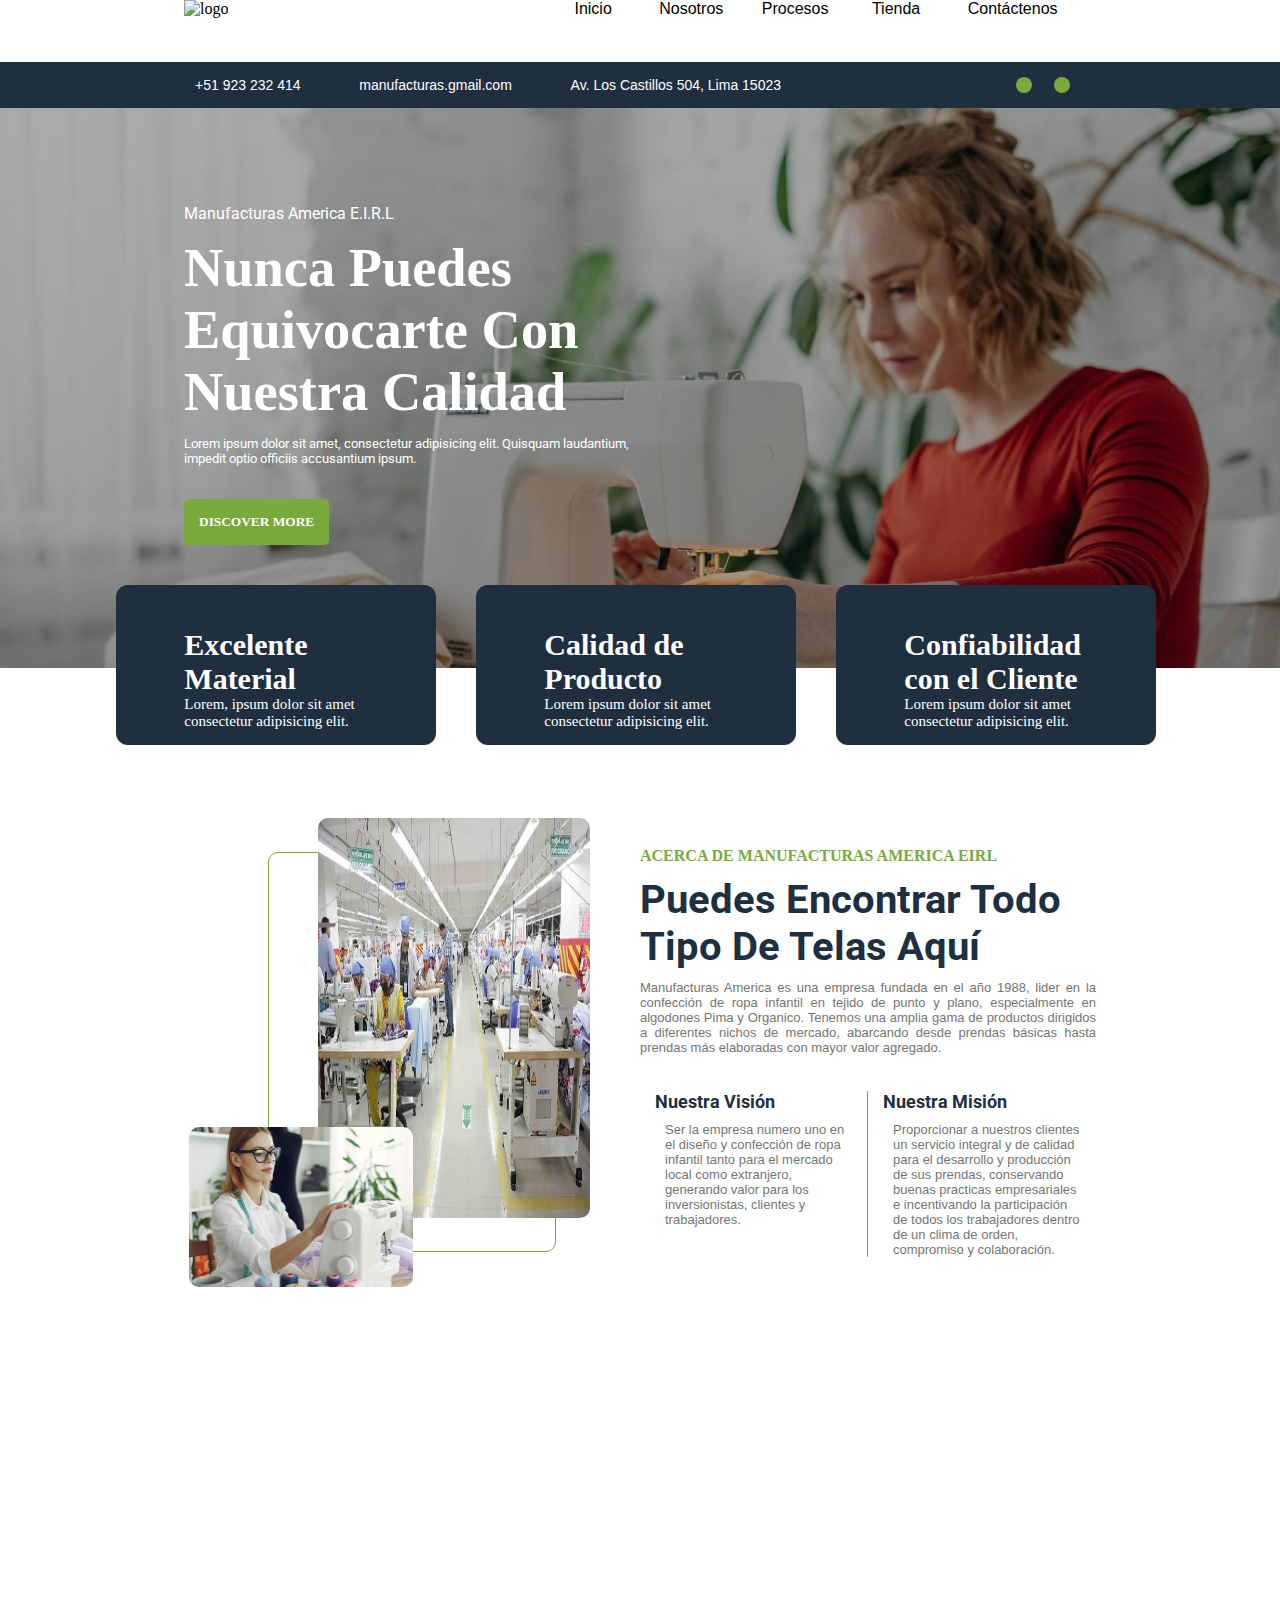
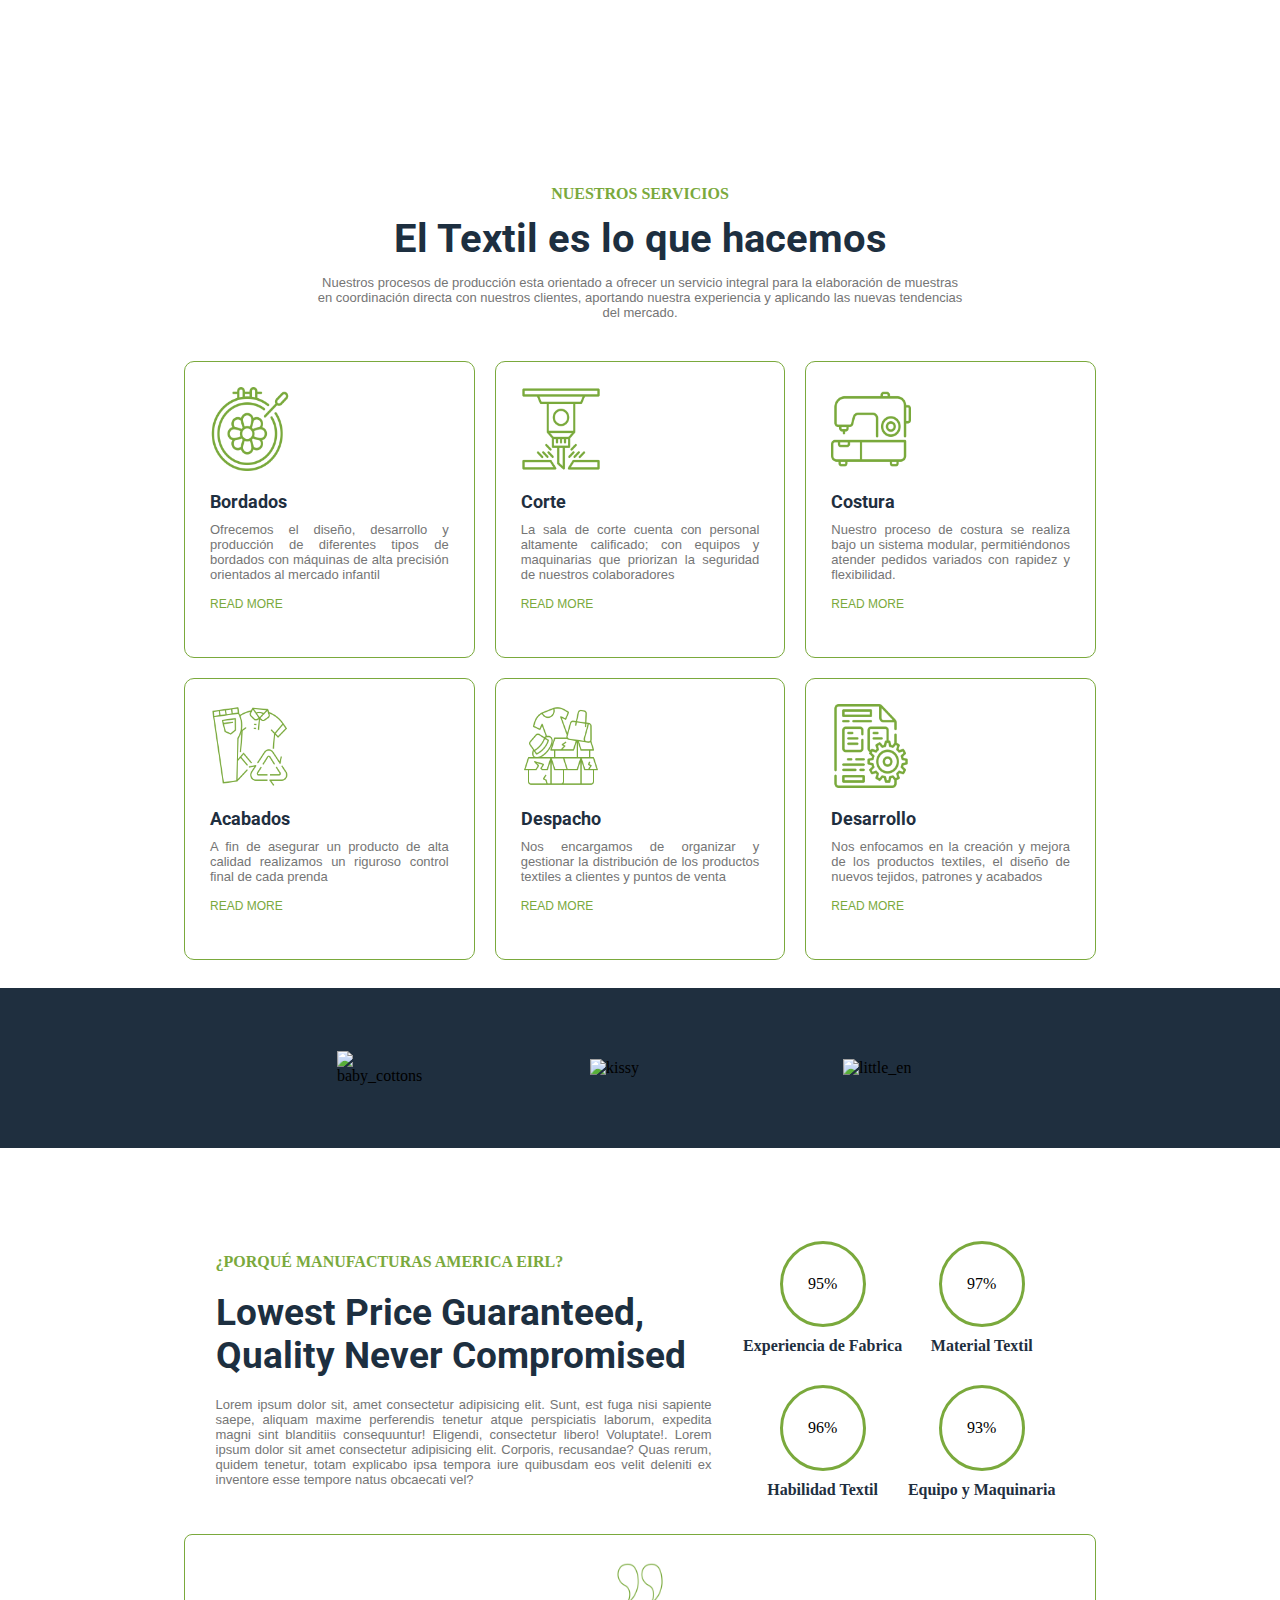
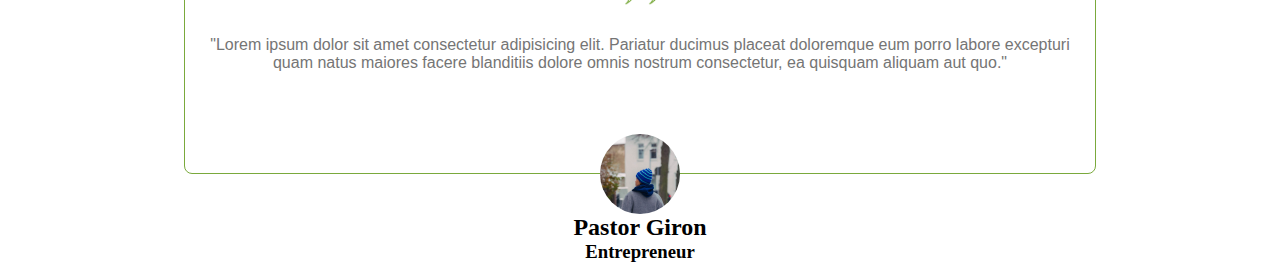
==== index.html @ d5b66b64 "Penultimos cambios 22-05" ====
<!DOCTYPE html>
<html lang="es">
<head>
    <meta charset="UTF-8">
    <meta name="viewport" content="width=device-width, initial-scale=1.0">
    <title>Manufacturas America EIRL</title>
    <link rel="icon" type="image/png" href="./pics/logo-man.png">
    <link rel="stylesheet" href="style.css">
    <link rel="preconnect" href="https://fonts.googleapis.com">
    <link rel="preconnect" href="https://fonts.gstatic.com" crossorigin>
    <link href="https://fonts.googleapis.com/css2?family=Roboto:wght@400;500&display=swap" rel="stylesheet">
    <link href="https://fonts.googleapis.com/css2?family=Montserrat:ital,wght@0,100..900;1,100..900&family=Ubuntu+Sans:ital,wght@0,100..800;1,100..800&display=swap" rel="stylesheet">
    <script src="https://kit.fontawesome.com/326d6d93eb.js" crossorigin="anonymous"></script>
</head>
<body>
    <header class="header">
        <div class="box-right">
            <nav class="nav-right">
                <figure class="card-logo">
                    <img class="img" src="./pics/logotipo.png" alt="logo">
                </figure>
                <ul class="menu-horizontal">
                    <li><a class="primary" href="#">Inicio</a></li>
                    <li><a class="primary" href="#nosotros">Nosotros</a></li>
                    <li>
                        <a class="secondary" href="#procesos">Procesos<i class="fa-solid fa-chevron-down"></i></a>
                        <ul class="menu-vertical">
                            <li><a href="#">Bordados</a></li>
                            <li><a href="#">Corte</a></li>
                            <li><a href="#">Costura</a></li>
                            <li><a href="#">Acabados</a></li>
                            <li><a href="#">Despacho</a></li>
                            <li><a href="#">Desarrollo</a></li>
                        </ul>
                    </li>
                    <li><a class="primary" href="#">Tienda</a></li>
                    <li><a class="primary" href="#">Contáctenos</a></li>
                </ul>
            </nav>
        </div>
        <div class="box-left">
            <nav class="nav-left">
                <div class="info-details">
                    <ul class="op-found">
                        <li><i class="fa-solid fa-phone"></i>+51 923 232 414</li>
                        <li><i class="fa-regular fa-envelope"></i>manufacturas.gmail.com</li>
                        <li><i class="fa-solid fa-location-dot"></i>Av. Los Castillos 504, Lima 15023</li>
                    </ul>
                </div>
                <div class="social-details">
                    <a href="#"><i class="fa-brands fa-twitter"></i></a>
                    <a href="#"><i class="fa-brands fa-facebook"></i></a>
                </div>
            </nav>
        </div>
    </header>
    <main class="main">
        <section class="first-part">
            <section class="one-box">
                <div class="descrip-left">
                    <h2>Manufacturas America E.I.R.L</h2>
                    <h1>Nunca Puedes Equivocarte Con Nuestra Calidad</h1>
                    <p class="p-one">Lorem ipsum dolor sit amet, consectetur adipisicing elit. Quisquam laudantium, impedit optio officiis accusantium ipsum.</p>
                </div>
                <div class="descrip-right">
                    <button class="initial-button" type="button">DISCOVER MORE</button>
                </div>
                <div class="card-info">
                    <div class="one-info card">
                        <i class="fa-solid fa-wand-magic-sparkles"></i>
                        <div class="front-text">
                            <h1>Excelente Material</h1>
                            <p>Lorem, ipsum dolor sit amet consectetur adipisicing elit. </p>
                        </div>
                    </div>
                    <div class="two-info card">
                        <i class="fa-solid fa-star"></i>
                        <div class="front-text">
                            <h1>Calidad de Producto</h1>
                            <p>Lorem ipsum dolor sit amet consectetur adipisicing elit.</p>
                        </div>
                    </div>
                    <div class="three-info card">
                        <i class="fa-solid fa-leaf"></i>
                        <div class="front-text">
                            <h1>Confiabilidad con el Cliente</h1>
                            <p>Lorem ipsum dolor sit amet consectetur adipisicing elit.</p>
                        </div>
                    </div>
                </div>
            </section>
        </section>
        <section class="two-part" id="nosotros">
            <section class="two-box">
                <div class="card-preview">
                    <figure class="phto1 box">
                        <img class="img" src="./pics/fond_3.jpg" alt="2">
                    </figure>
                    <figure class="phto2 box">
                        <img class="img" src="./pics/fond_2.jpg" alt="3">
                    </figure>
                    <div class="phto3 box"></div>
                </div>
                <div class="card-descrip">
                    <div class="descrip-up">
                        <h2 class="tittle-h2">ACERCA DE MANUFACTURAS AMERICA EIRL</h2>
                        <h1 class="tittle-h1">Puedes Encontrar Todo Tipo De Telas Aquí</h1>
                        <p class="parrafo">Manufacturas America es una empresa fundada en el año 1988, lider en la confección de ropa infantil en tejido de punto y plano, especialmente en algodones Pima y Organico. Tenemos una amplia gama de productos dirigidos a diferentes nichos de mercado, abarcando desde prendas básicas hasta prendas más elaboradas con mayor valor agregado.</p>
                    </div>
                    <div class="descrip-down">
                        <div class="vision my">
                            <h2 class="subtitle">Nuestra Visión</h2>
                            <ul class="info-ame">
                                <i class="fa-regular fa-circle-check"></i>
                                <p>Ser la empresa numero uno en el diseño y confección de ropa infantil tanto para el mercado local como extranjero, generando valor para los inversionistas, clientes y trabajadores.</p>
                            </ul>
                        </div>
                        <div class="mision my">
                            <h2 class="subtitle">Nuestra Misión</h2>
                            <ul class="info-ame">
                                <i class="fa-regular fa-circle-check"></i>
                                <p>Proporcionar a nuestros clientes un servicio integral y de calidad para el desarrollo y producción de sus prendas, conservando buenas practicas empresariales e incentivando la participación de todos los trabajadores dentro de un clima de orden, compromiso y colaboración.</p>
                            </ul>
                        </div>
                    </div>
                </div>
            </section>
        </section>
        <section class="three-part">
            <div class="counter-info">
                <h1>Our Industry In Number</h1>
                <div class="box-counter">
                    <i class="fa-solid fa-plus"></i>
                    <h2 class="counter" data-target="3000">0</h2>
                    <h3>Completed Project</h3>
                </div>
                <div class="box-counter">
                    <i class="fa-solid fa-plus"></i>
                    <h2 class="counter" data-target="80">0</h2>
                    <h3>Export Country</h3>
                </div>
                <div class="box-counter">
                    <i class="fa-solid fa-plus"></i>
                    <h2 class="counter" data-target="2500">0</h2>
                    <h3>Satisfied Customer</h3>
                </div>
            </div>
        </section>
        <section class="four-part" id="procesos">
            <div class="service-info">
                <h2 class="tittle-h2">NUESTROS SERVICIOS</h2>
                <h1 class="tittle-h1">El Textil es lo que hacemos</h1>
                <p class="parrafo">Nuestros procesos de producción esta orientado a ofrecer un servicio integral para la elaboración de muestras en coordinación directa con nuestros clientes, aportando nuestra experiencia y aplicando las nuevas tendencias del mercado.</p>
            </div>
            <div class="box-areas">
                <div class="container">
                    <figure class="img-area">
                        <img src="./pics/bordado.png" alt="bordado">
                    </figure>
                    <h2 class="subtitle">Bordados</h2>
                    <div class="descrip-area">
                        <p class="parrafo">Ofrecemos el diseño, desarrollo y producción de diferentes tipos de bordados con máquinas de alta precisión orientados al mercado infantil</p>
                        <a href="#">READ MORE <i class="fa-regular fa-circle-right"></i></a>
                    </div>
                </div>
                <div class="container">
                    <figure class="img-area">
                        <img src="./pics/corte.png" alt="corte">
                    </figure>
                    <h2 class="subtitle">Corte</h2>
                    <div class="descrip-area">
                        <p class="parrafo">La sala de corte cuenta con personal altamente calificado; con equipos y maquinarias que priorizan la seguridad de nuestros colaboradores</p>
                        <a href="#">READ MORE <i class="fa-regular fa-circle-right"></i></a>
                    </div>
                </div>
                <div class="container">
                    <figure class="img-area">
                        <img src="./pics/costura.png" alt="costura">
                    </figure>
                    <h2 class="subtitle">Costura</h2>
                    <div class="descrip-area">
                        <p class="parrafo">Nuestro proceso de costura se realiza bajo un sistema modular, permitiéndonos atender pedidos variados con rapidez y flexibilidad.</p>
                        <a href="#">READ MORE <i class="fa-regular fa-circle-right"></i></a>
                    </div>
                </div>
                <div class="container">
                    <figure class="img-area">
                        <img src="./pics/acabados.png" alt="acabados">
                    </figure>
                    <h2 class="subtitle">Acabados</h2>
                    <div class="descrip-area">
                        <p class="parrafo">A fin de asegurar un producto de alta calidad realizamos un riguroso control final de cada prenda</p>
                        <a href="#">READ MORE <i class="fa-regular fa-circle-right"></i></a>
                    </div>
                </div>
                <div class="container">
                    <figure class="img-area">
                        <img src="./pics/despacho.png" alt="despacho">
                    </figure>
                    <h2 class="subtitle">Despacho</h2>
                    <div class="descrip-area">
                        <p class="parrafo">Nos encargamos de organizar y gestionar la distribución de los productos textiles a clientes y puntos de venta</p>
                        <a href="#">READ MORE <i class="fa-regular fa-circle-right"></i></a>
                    </div>
                </div>
                <div class="container">
                    <figure class="img-area">
                        <img src="./pics/desarrollo.png" alt="desarrollo">
                    </figure>
                    <h2 class="subtitle">Desarrollo</h2>
                    <div class="descrip-area">
                        <p class="parrafo">Nos enfocamos en la creación y mejora de los productos textiles, el diseño de nuevos tejidos, patrones y acabados</p>
                        <a href="#">READ MORE <i class="fa-regular fa-circle-right"></i></a>
                    </div>
                </div>
            </div>
        </section>
        <section class="five-part">
            <div class="container-clients">
                <figure class="card-client">
                    <img src="./pics/baby_cottons.png" alt="baby_cottons">
                </figure>
                <figure class="card-client">
                    <img src="./pics/kissy.png" alt="kissy">
                </figure>
                <figure class="card-client">
                    <img src="./pics/little_en.png" alt="little_en">
                </figure>
            </div>
        </section>
        <section class="six-part">
            <article class="container-caract">
                <div class="caract-box">
                    <h2 class="tittle-h2">¿PORQUÉ MANUFACTURAS AMERICA EIRL?</h2>
                    <h1 class="tittle-h1">Lowest Price Guaranteed, Quality Never Compromised</h1>
                    <p class="parrafo">Lorem ipsum dolor sit, amet consectetur adipisicing elit. Sunt, est fuga nisi sapiente saepe, aliquam maxime perferendis tenetur atque perspiciatis laborum, expedita magni sint blanditiis consequuntur! Eligendi, consectetur libero! Voluptate!. Lorem ipsum dolor sit amet consectetur adipisicing elit. Corporis, recusandae? Quas rerum, quidem tenetur, totam explicabo ipsa tempora iure quibusdam eos velit deleniti ex inventore esse tempore natus obcaecati vel?</p>
                </div>
                <div class="caract-porcent">
                    <div class="porcent">
                        <li>95%</li>
                        <h2 class="tittle-h2">Experiencia de Fabrica</h2>
                    </div>
                    <div class="porcent">
                        <li>97%</li>
                        <h2 class="tittle-h2">Material Textil</h2>
                    </div>
                    <div class="porcent">
                        <li>96%</li>
                        <h2 class="tittle-h2">Habilidad Textil</h2>
                    </div>
                    <div class="porcent">
                        <li>93%</li>
                        <h2 class="tittle-h2">Equipo y Maquinaria</h2>
                    </div>
                </div>
            </article>
            <article class="container-coments">
                <div class="box-coments">
                    <figure class="icon-coments">
                        <img src="./pics/comilla.png" alt="comillas">
                    </figure>
                    <p class="parrafo">"Lorem ipsum dolor sit amet consectetur adipisicing elit. Pariatur ducimus placeat doloremque eum porro labore excepturi quam natus maiores facere blanditiis dolore omnis nostrum consectetur, ea quisquam aliquam aut quo."</p>
                    <div class="card-person">
                        <figure class="figure-person">
                            <img src="./pics/pastore.jpg" alt="admi">
                        </figure>
                        <h2>Pastor Giron</h2>
                        <h3>Entrepreneur</h3>
                    </div>
                </div>
            </article>
        </section>
    </main>
    <footer class="footer"></footer>
    <script src="./script.js"></script>
</body>
</html>
---- style.css ----
:root {
    --main-color: #1F2F3F;
    --main-two-color: #7AA93C;
}

* {
    margin: 0;
    padding: 0;
    box-sizing: border-box;
    list-style: none;
}

html {
    font-size: 62.5;
    scroll-behavior: smooth;
}

.header {
    display: flex;
    justify-content: center;
}
/* Primer nav */
.box-left {
    width: 100%;
    padding: 10px;
    display: grid;
    margin-top: 62px;
    background-color: var(--main-color);
    place-content: center;
}

.nav-left {
    width: 57rem;
    padding: 5px;
    display: flex;
    color: white;
    justify-content: space-between;
    align-items: center;
}
.social-details {
    width: 6rem;
    display: flex;
    justify-content: space-evenly;
    align-items: center;
}
.social-details a{
    font-size: 15px;
    color: white;
    background-color: var(--main-two-color);
    border-radius: 50%;
    padding: 8px;
}
.op-found {
    display: flex;
    justify-content: space-between;
    width: 37rem;
    font-family: "Ubuntu", sans-serif;
    font-size: 14px;
}
.fa-phone, .fa-envelope, .fa-location-dot {
    margin-right: 6px;
}

/* Segundo nav */
.box-right {
    width: 100%;
    height: 3.8em;
    position: fixed;
    top: 0;
    background-color: white;
    z-index: 5;
}
.nav-right {
    display: flex;
    margin: 0 auto;
    justify-content: space-between;
    width: 57rem;
}

.card-logo {
    width: 12rem;
}
.menu-horizontal {
    width: 35rem;
    display: flex;
    justify-content: space-evenly;
    align-items: center;
    font-family: 'Poppins', sans-serif;
}
.menu-horizontal .primary {
    color: black;
    position: relative;
    padding: 0 9px;

    transition: 0.3s;
}
.menu-horizontal .primary:after {
    content: "";
    position: absolute;
    background-color: var(--main-two-color);
    height: 3px;
    width: 0;
    left: 0;
    bottom: -10px;

    transition: 0.3s;
}
.menu-vertical {
    position: absolute;
    display: none;
    bottom: -240.7px;
    width: 105px;
    height: 240px;
    border-top: 3px solid var(--main-two-color);
    background-color: var(--main-color);
}
.menu-vertical li a {
    display: block;
    padding: 10px;
    color: white;
}
.secondary {
    padding-bottom: 25px;
}
.secondary .fa-chevron-down {
    margin-left: 5px;
    transition: all 0.3s ease-out;
}
.secondary .fa-chevron-down:hover {
    transform: rotateY(-180deg);
}

/* Bloque main */
.main {
    display: grid;
    place-items: center;
}
/*first body*/
.first-part{
    background-image: linear-gradient(rgba(4, 5, 9, 0.3),
    rgba(4, 5, 9, 0.4)), url(./pics/fond-textil.jpg);
    background-size: cover;
    background-repeat: no-repeat;
    background-position: center;
    background-attachment: fixed;
    width: 100%;
    height: 35em;
    display: grid;
    place-items: center;
}

.one-box {
    width: 57rem;
    position: relative;
}
.descrip-left {
    width: 30rem;
    height: 18em;
    display: flex;
    color: white;
    flex-direction: column;
    justify-content: space-evenly;
    margin-bottom: 20px;
}
.descrip-left h2 {
    font-family: 'Roboto';
    font-size: 16px;
    font-weight: 400;
}
.descrip-left h1 {
    font-size: 3.4em;
    font-family: "Ubuntu Sans";
}
.p-one {
    font-family: 'Roboto';
    font-size: 13px;
}

.descrip-right {
    width: 20rem;
    display: flex;
    justify-content: space-between;
    align-items: center;
    padding-right: 10px;
    margin-bottom: 40px;
}
.initial-button {
    background-color: var(--main-two-color);
    padding: 15px;
    border: 0;
    border-radius: 5px;
    font-weight: bold;
    font-family: 'Segoe UI';
    cursor: pointer;
    color: white;
}

.card-info {
    width: 70em;
    position: absolute;
    right: -100px;
    display: flex;
    justify-content: space-evenly;
}
.card {
    width: 20em;
    height: 10em;
    background-color: var(--main-color);
    border-radius: 12px;
    display: flex;
    justify-content: space-evenly;
    align-items: center;
    color: white;
}
.card .fa-solid {
    font-size: 25px;
    color: var(--main-two-color);
    margin-left: 15px;
}
.front-text {
    font-size: 15px;
    display: flex;
    width: 15em;
    height: 5em;
    flex-direction: column;
    justify-content: space-evenly;
}

/* second body */
.two-part {
    display: grid;
    place-items: center;
    width: 57em;
    height: 48em;
}
.two-box {
    display: flex;
    height: 30rem;
}

.card-preview {
    width: 50%;
    display: flex;
    justify-content: center;
    align-items: center;
    flex-direction: column;
    position: relative;
}
.box {
    position: absolute;
    border-radius: 10px;
    overflow: hidden;
}

.phto1 {
    top: 315px;
    left: 5px;
    width: 14em;
    height: 10em;
    z-index: 3;
}
.phto2 {
    top: 6px;
    right: 50px;
    width: 17em;
    height: 25em;
    z-index: 2;
}
.phto3 {
    width: 18em;
    height: 25em;
    border: 1px solid var(--main-two-color);
}

.card-descrip {
    width: 50%;
    display: flex;
    flex-direction: column;
    justify-content: space-evenly;
}

.descrip-up {
    height: 13em;
    display: flex;
    flex-direction: column;
    justify-content: space-between;
}
.tittle-h2 {
    color: var(--main-two-color);
    font-size: 16px;
}
.tittle-h1 {
    font-size: 40px;
    font-family: 'Roboto';
    color: #1D2F40;
}
.parrafo {
    text-align: justify;
    font-size: 13px;
    font-family: Helvetica;
    color: #757575;
}

.descrip-down {
    display: flex;
}
.my {
    width: 50%;
    padding: 0px 15px;
}
.subtitle {
    margin-bottom: 10px;
    font-size: 18px;
    font-family: 'Roboto';
    color: var(--main-color);
}
.vision {
    border-right: 1px solid var(--main-two-color);
}
.info-ame {
    display: flex;
    justify-content: space-evenly;
    font-family: Helvetica;
    font-size: 13px;
    color: #757575;
}
.fa-circle-check {
    margin-right: 10px;
    color: var(--main-two-color);
}

/* three part */
.three-part {
    background-image: linear-gradient(rgba(4, 5, 9, 0.2),
    rgba(4, 5, 9, 0.3)), url(./pics/fond_4.jpg);
    background-size: cover;
    background-repeat: no-repeat;
    background-position: center;
    background-attachment: fixed;
    width: 100%;
    height: 18em;
    display: grid;
    place-items: center;
}
.counter-info {
    margin: 0 auto;
    width: 57em;
    display: flex;
    justify-content: space-evenly;
    align-items: center;
    color: white;
}
.counter-info h1 {
    width: 6em;
    font-size: 40px;
    font-family: 'Roboto';
    font-weight: 500;
}
.box-counter {
    display: flex;
    flex-direction: column;
    align-items: center;
    position: relative;
    padding: 15px;
    font-size: 19px;
    font-family: Helvetica;

    transition: all 0.5s ease-in-out;
}
.box-counter
.fa-plus {
    color: var(--main-two-color);
    position: absolute;
    right: 45px;
    top: 10px;
}

/* four part */
.four-part {
    width: 57em;
    height: 54em;
    display: flex;
    flex-direction: column;
    justify-content: space-evenly;
}

.service-info {
    height: 10em;
    text-align: center;
    display: flex;
    flex-direction: column;
    justify-content: space-evenly;
    align-items: center;
    margin-top: 20px;
}
.service-info .parrafo {
    text-align: center;
    width: 50em;
}
.box-areas {
    display: grid;
    gap: 20px;
    grid-template-columns: repeat(3, 1fr);
}
.container {
    border: 1px solid var(--main-two-color);
    border-radius: 10px;
    display: grid;
    grid-template-rows: repeat(3,0.5fr);
    padding: 25px;

    transition: 0.4s;
}
.img-area {
    width: 5em;
    margin-bottom: 20px;
    filter: invert(61%) sepia(51%) saturate(519%) hue-rotate(44deg) brightness(90%) contrast(84%);
}
.descrip-area {
    display: flex;
    flex-direction: column;
}
.descrip-area a {
    margin-top: 15px;
    color: var(--main-two-color);
    font-size: 12px;
    font-family: 'Helvetica';
}

/* five part */
.five-part {
    width: 100%;
    height: 10em;
    display: grid;
    place-items: center;
    background-color: var(--main-color);
}
.container-clients {
    /* border: 2px solid red; */
    margin: 0 auto;
    width: 57em;
    display: flex;
    justify-content: space-evenly;
    align-items: center;
}
.card-client {
    width: 100px;
}

/* six part */
.six-part {
    width: 57rem;
    height: 44em;
    display: flex;
    flex-direction: column;
    justify-content: center;
}
.container-caract {
    width: 56.8em;
    height: 18em;
    display: flex;
    justify-content: space-evenly;
}
.caract-box {
    width: 31em;
    display: flex;
    flex-direction: column;
    justify-content: center;
    gap: 20px;
}
.caract-porcent {
    display: grid;
    align-items: center;
    grid-template-columns: repeat(2, 1fr);
}
.porcent {
    display: flex;
    flex-direction: column;
    align-items: center;
    text-align: center;
}
.porcent li {
    border: 3px solid var(--main-two-color);
    padding: 40px;
    display: flex;
    justify-content: center;
    align-items: center;
    width: 4em;
    height: 5em;
    border-radius: 50%;
}
.porcent .tittle-h2 {
    color: var(--main-color);
    margin-top: 10px;
    font-size: 16px;
}
.caract-box .tittle-h1 {
    font-size: 37px;
}
.container-coments {
    margin-top: 20px;
}
.box-coments {
    border: 1px solid var(--main-two-color);
    border-radius: 8px;
    display: flex;
    height: 15em;
    position: relative;
    padding: 22px;
    flex-direction: column;
    align-items: center;
}
.card-person {
    display: flex;
    align-items: center;
    flex-direction: column;
    position: absolute;
    bottom: -90px;
}
.card-person img {
    object-fit: cover;
}
.figure-person {
    width: 5em;
    height: 5em;
    border-radius: 50%;
    overflow: hidden;
}
.icon-coments {
    width: 50px;
    filter: invert(61%) sepia(51%) saturate(519%) hue-rotate(44deg) brightness(90%) contrast(84%);
    margin-bottom: 25px;
}
.box-coments .parrafo {
    text-align: center;
    font-size: 16px;
}

.container:hover {
    border: 1px solid black;
}
.descrip-area a:hover {
    color: black;
}
.menu-horizontal a:hover
.menu-horizontal a.active {
    color: var(--main-two-color);
}
.menu-horizontal a:hover:after {
    width: 100%;
}
.menu-horizontal a:hover {
    color: var(--main-two-color);
}
.menu-horizontal li:hover .menu-vertical {
    display: block;
}

img {
    width: 100%;
    height: 100%;
}

a {
    text-decoration: none;
    color: black;
}
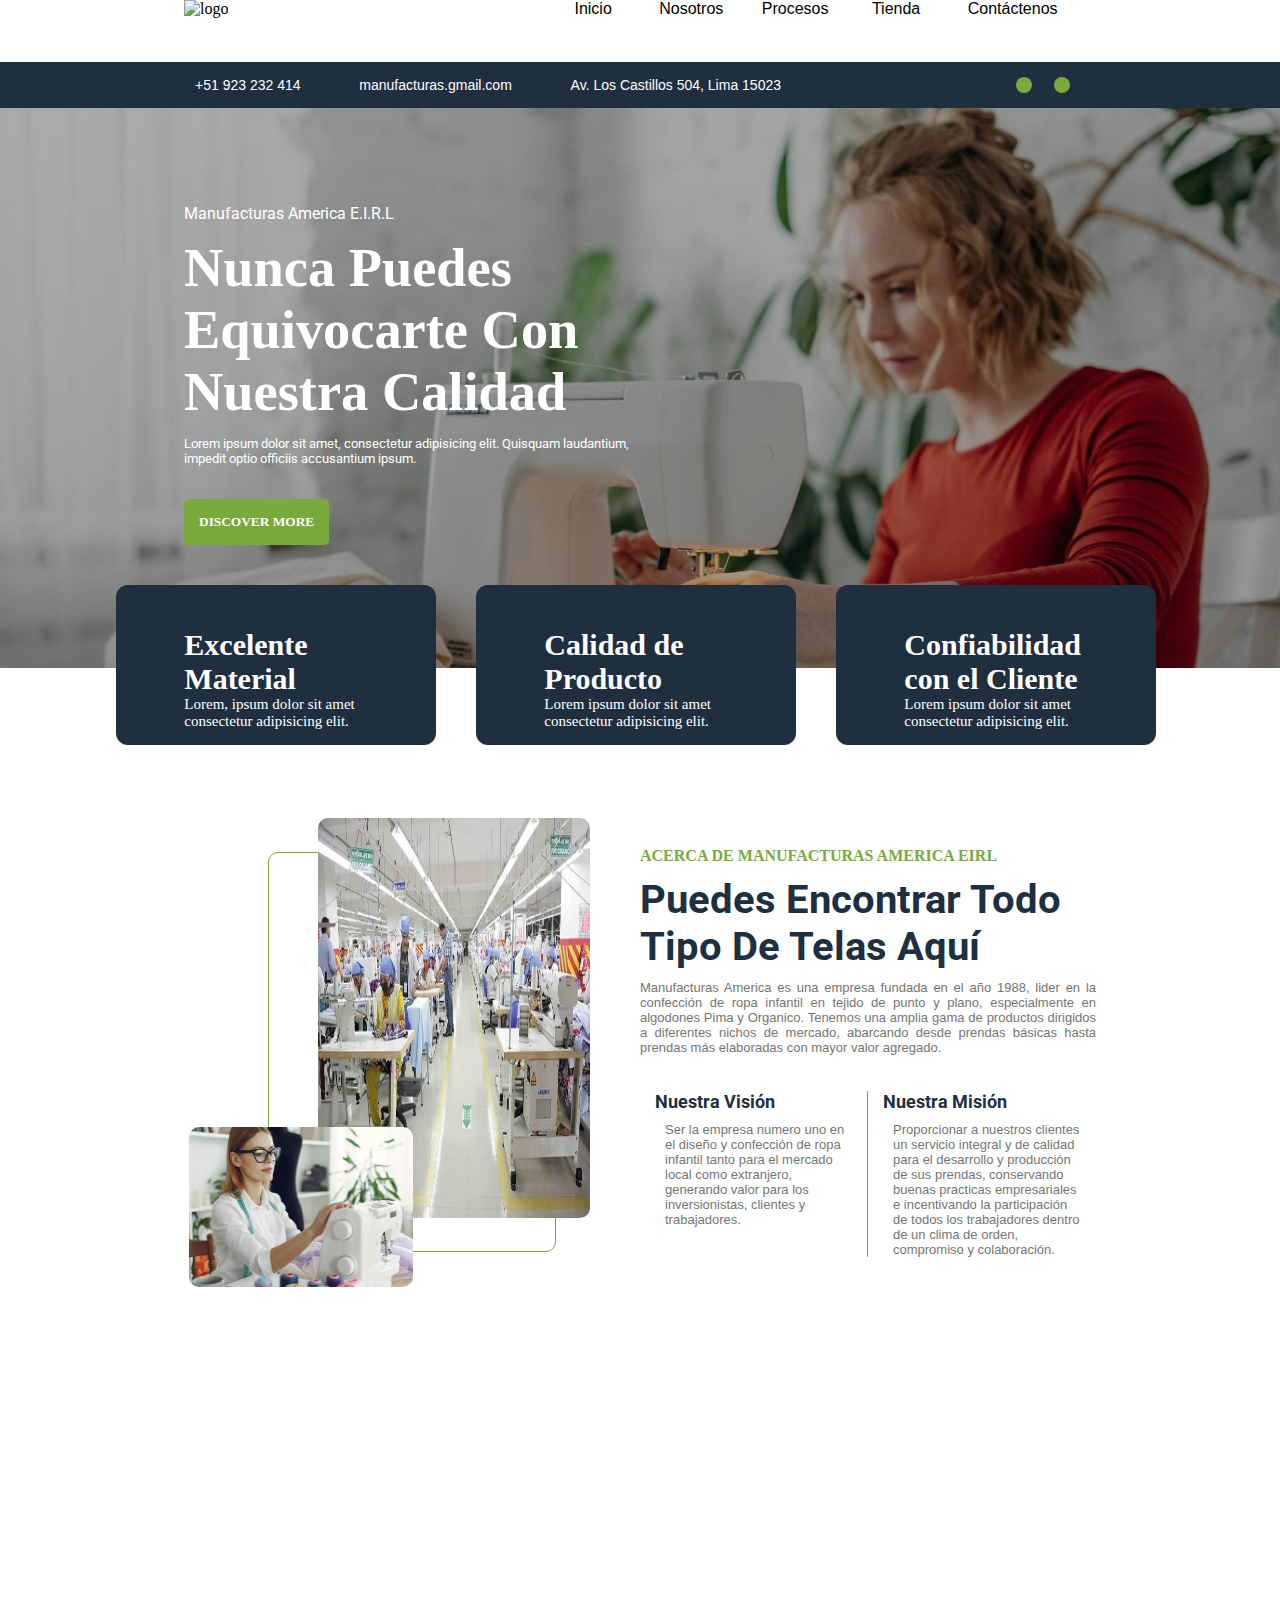
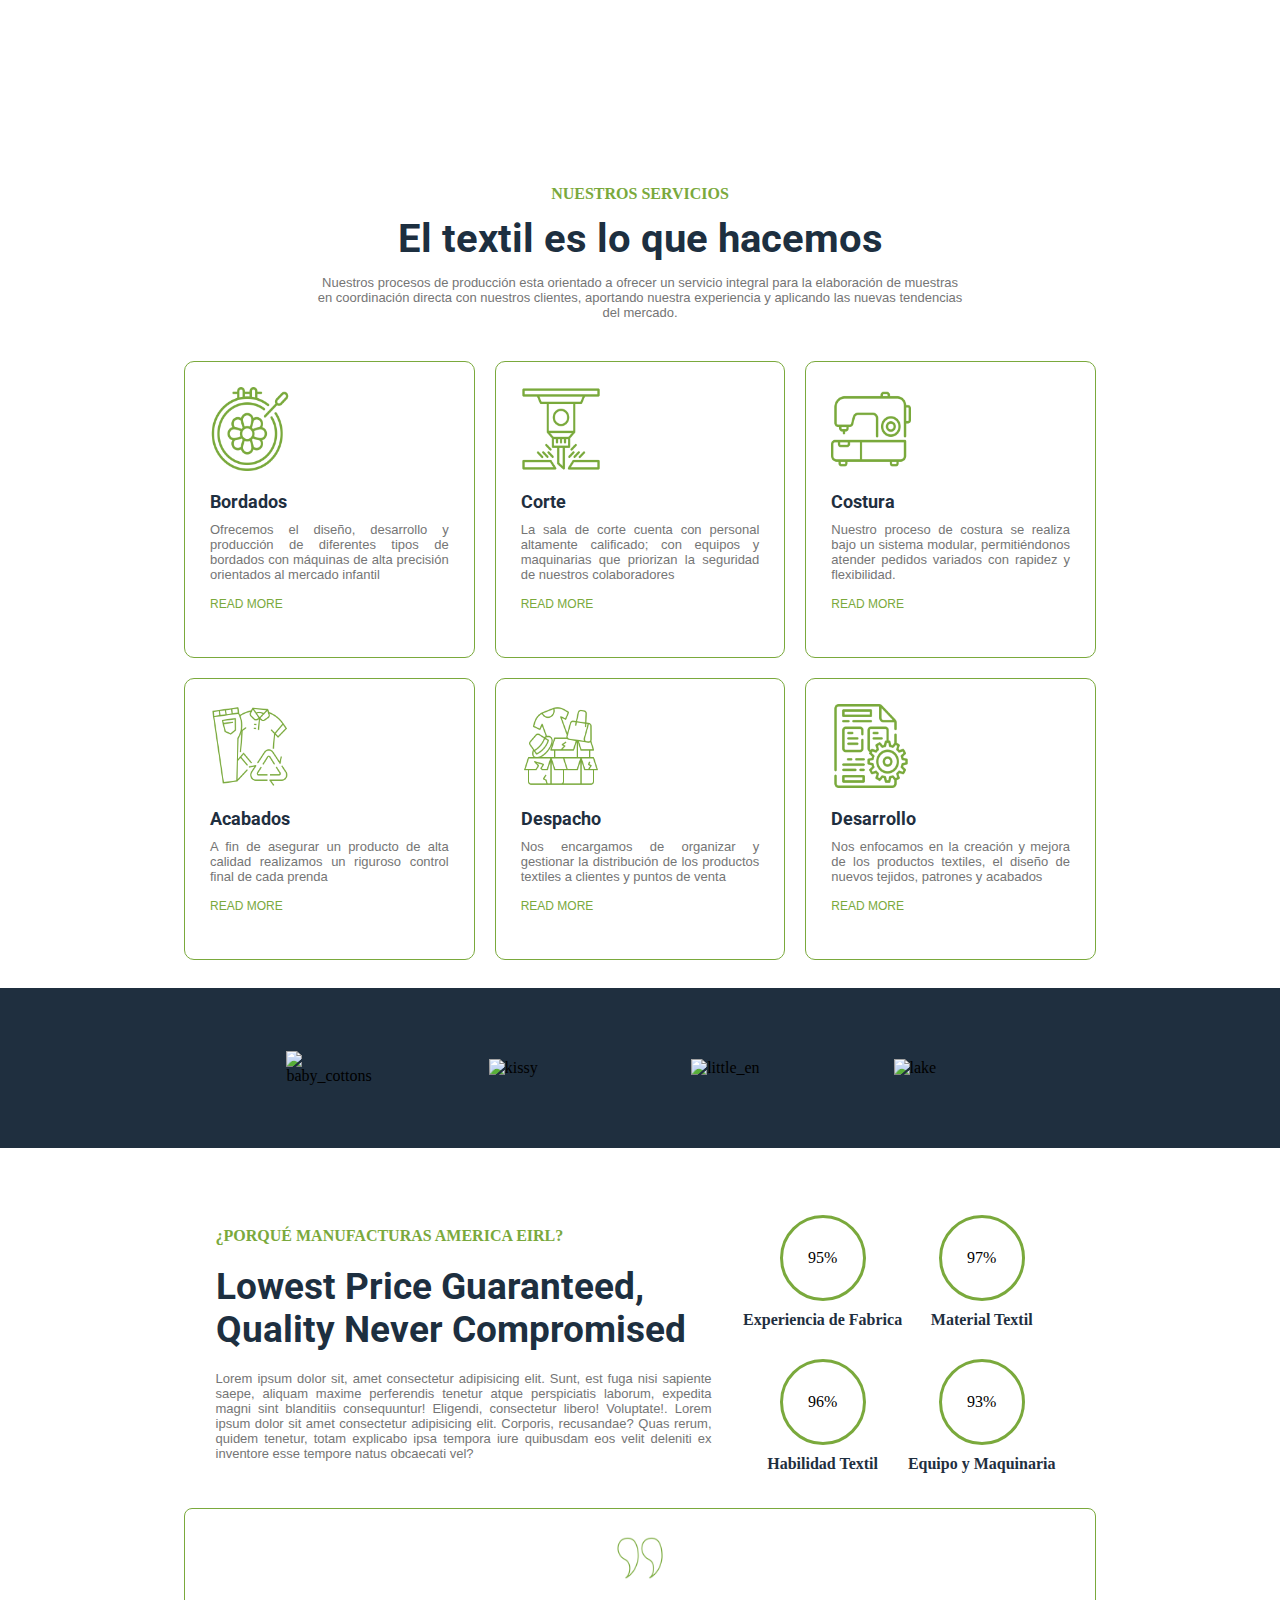
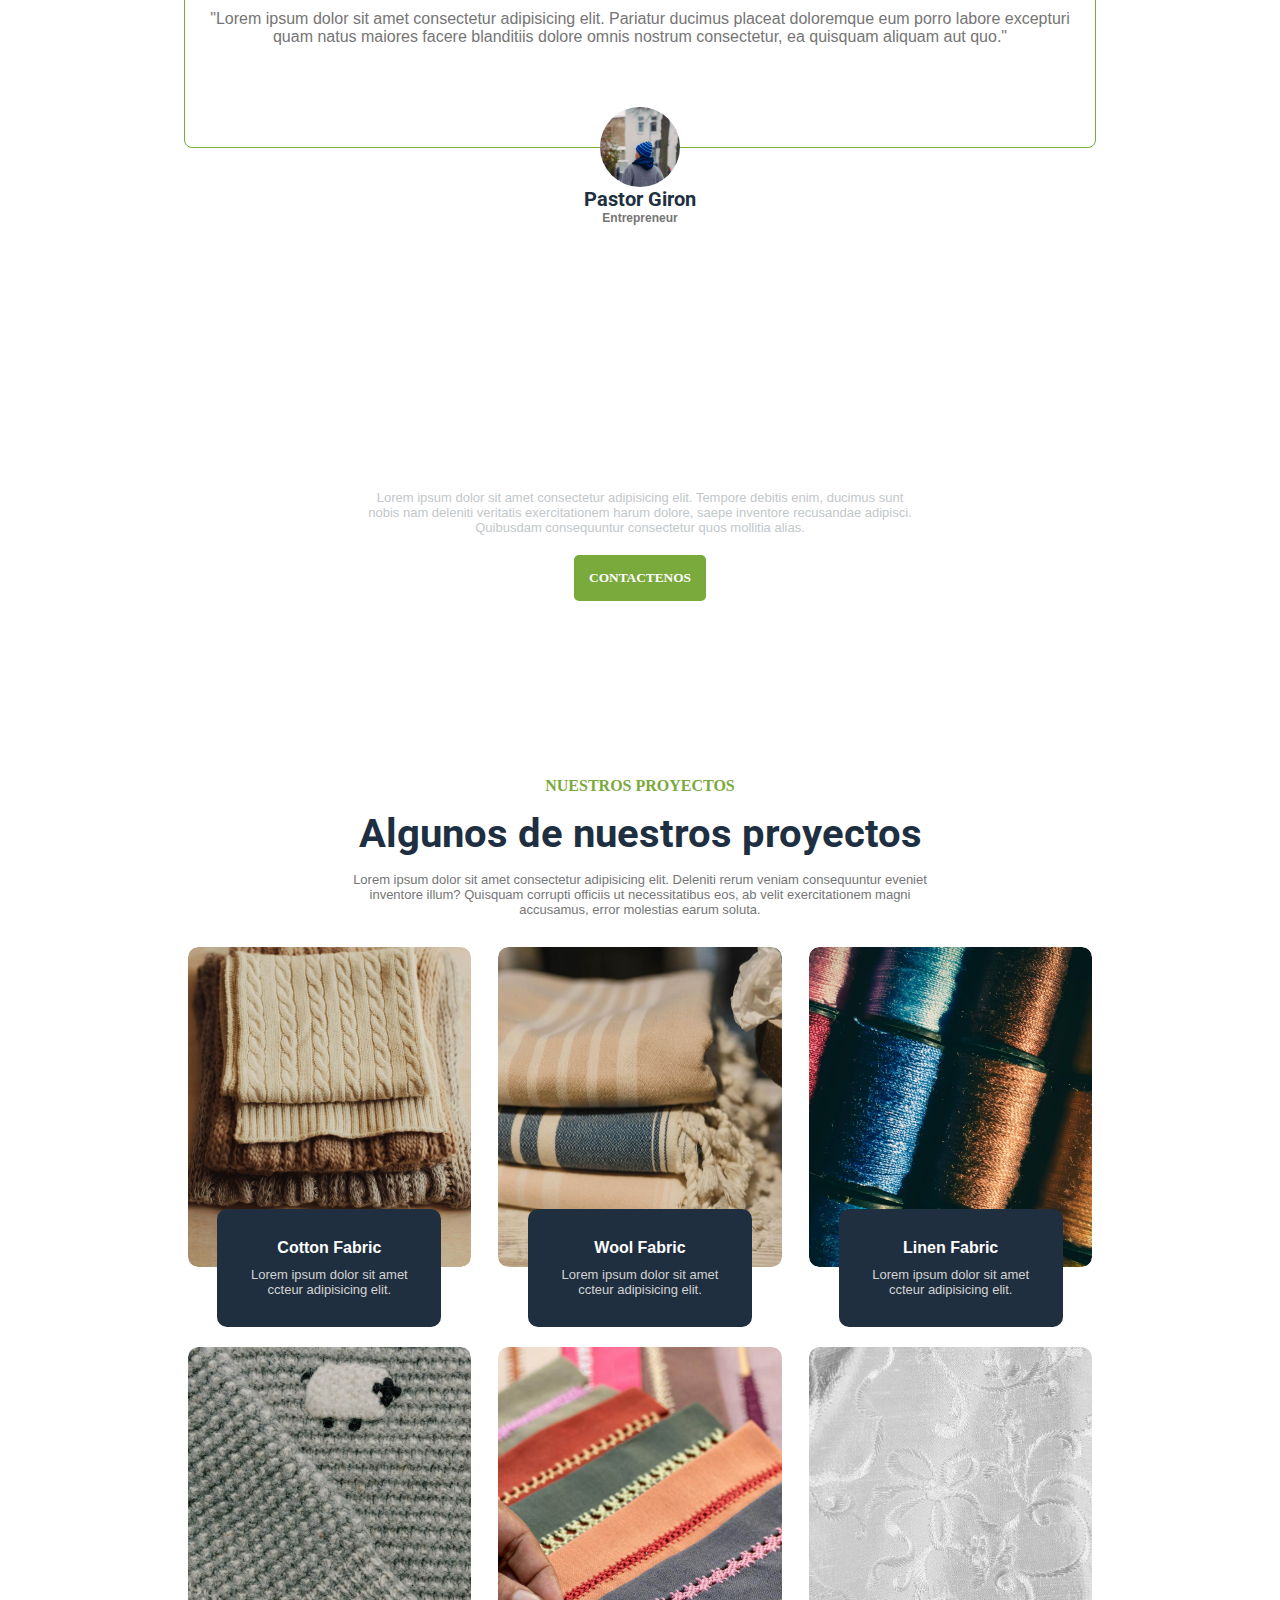
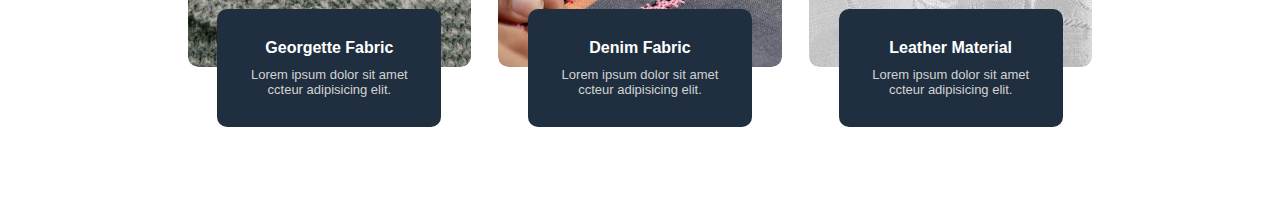
==== commit 4d778cbf: "Penultimos cambios - finish main 23-05" ====
--- a/index.html
+++ b/index.html
@@ -128,29 +128,29 @@
         </section>
         <section class="three-part">
             <div class="counter-info">
-                <h1>Our Industry In Number</h1>
+                <h1>Nuestro Trabajo en Números</h1>
                 <div class="box-counter">
                     <i class="fa-solid fa-plus"></i>
                     <h2 class="counter" data-target="3000">0</h2>
-                    <h3>Completed Project</h3>
+                    <h3>Proyectos Completados</h3>
                 </div>
                 <div class="box-counter">
                     <i class="fa-solid fa-plus"></i>
                     <h2 class="counter" data-target="80">0</h2>
-                    <h3>Export Country</h3>
+                    <h3>Paises Exportados</h3>
                 </div>
                 <div class="box-counter">
                     <i class="fa-solid fa-plus"></i>
                     <h2 class="counter" data-target="2500">0</h2>
-                    <h3>Satisfied Customer</h3>
+                    <h3>Clientes Satisfechos</h3>
                 </div>
             </div>
         </section>
         <section class="four-part" id="procesos">
             <div class="service-info">
                 <h2 class="tittle-h2">NUESTROS SERVICIOS</h2>
-                <h1 class="tittle-h1">El Textil es lo que hacemos</h1>
-                <p class="parrafo">Nuestros procesos de producción esta orientado a ofrecer un servicio integral para la elaboración de muestras en coordinación directa con nuestros clientes, aportando nuestra experiencia y aplicando las nuevas tendencias del mercado.</p>
+                <h1 class="tittle-h1">El textil es lo que hacemos</h1>
+                <p class="parrafito">Nuestros procesos de producción esta orientado a ofrecer un servicio integral para la elaboración de muestras en coordinación directa con nuestros clientes, aportando nuestra experiencia y aplicando las nuevas tendencias del mercado.</p>
             </div>
             <div class="box-areas">
                 <div class="container">
@@ -225,6 +225,9 @@
                 </figure>
                 <figure class="card-client">
                     <img src="./pics/little_en.png" alt="little_en">
+                </figure>
+                <figure class="card-client">
+                    <img src="./pics/lake.png" alt="lake">
                 </figure>
             </div>
         </section>
@@ -259,19 +262,93 @@
                     <figure class="icon-coments">
                         <img src="./pics/comilla.png" alt="comillas">
                     </figure>
-                    <p class="parrafo">"Lorem ipsum dolor sit amet consectetur adipisicing elit. Pariatur ducimus placeat doloremque eum porro labore excepturi quam natus maiores facere blanditiis dolore omnis nostrum consectetur, ea quisquam aliquam aut quo."</p>
+                    <p class="parrafito">"Lorem ipsum dolor sit amet consectetur adipisicing elit. Pariatur ducimus placeat doloremque eum porro labore excepturi quam natus maiores facere blanditiis dolore omnis nostrum consectetur, ea quisquam aliquam aut quo."</p>
                     <div class="card-person">
                         <figure class="figure-person">
                             <img src="./pics/pastore.jpg" alt="admi">
                         </figure>
-                        <h2>Pastor Giron</h2>
-                        <h3>Entrepreneur</h3>
+                        <h2 class="tittle-h1">Pastor Giron</h2>
+                        <h3 class="parrafo">Entrepreneur</h3>
                     </div>
                 </div>
             </article>
         </section>
+        <section class="seven-part">
+            <article class="container-contc">
+                <h1 class="tittle-h1">Consulta con nosotros el material adecuado para tu proyecto.</h1>
+                <p class="parrafito">Lorem ipsum dolor sit amet consectetur adipisicing elit. Tempore debitis enim, ducimus sunt nobis nam deleniti veritatis exercitationem harum dolore, saepe inventore recusandae adipisci. Quibusdam consequuntur consectetur quos mollitia alias.</p>
+                <button type="button" class="initial-button">CONTACTENOS</button>
+            </article>
+        </section>
+        <section class="eight-part">
+            <article class="container-tela">
+                <div class="box-descrip-tela">
+                    <h2 class="tittle-h2">NUESTROS PROYECTOS</h2>
+                    <h1 class="tittle-h1">Algunos de nuestros proyectos</h1>
+                    <p class="parrafo">Lorem ipsum dolor sit amet consectetur adipisicing elit. Deleniti rerum veniam consequuntur eveniet inventore illum? Quisquam corrupti officiis ut necessitatibus eos, ab velit exercitationem magni accusamus, error molestias earum soluta.</p>
+                </div>
+                <div class="box-type-tela">
+                    <div class="card-tela">
+                        <figure class="box-tela-img">
+                            <img src="./pics/telas/t1.jpg" alt="t1">
+                        </figure>
+                        <div class="descrip-tela">
+                            <h2 class="tittle-h2">Cotton Fabric</h2>
+                            <p class="parrafito">Lorem ipsum dolor sit amet ccteur adipisicing elit.</p>
+                        </div>
+                    </div>
+                    <div class="card-tela">
+                        <figure class="box-tela-img">
+                            <img src="./pics/telas/t2.jpg" alt="t2">
+                        </figure>
+                        <div class="descrip-tela">
+                            <h2 class="tittle-h2">Wool Fabric</h2>
+                            <p class="parrafito">Lorem ipsum dolor sit amet ccteur adipisicing elit.</p>
+                        </div>
+                    </div>
+                    <div class="card-tela">
+                        <figure class="box-tela-img">
+                            <img src="./pics/telas/t3.jpg" alt="t3">
+                        </figure>
+                        <div class="descrip-tela">
+                            <h2 class="tittle-h2">Linen Fabric</h2>
+                            <p class="parrafito">Lorem ipsum dolor sit amet ccteur adipisicing elit.</p>
+                        </div>
+                    </div>
+                    <div class="card-tela">
+                        <figure class="box-tela-img">
+                            <img src="./pics/telas/t4.jpg" alt="t4">
+                        </figure>
+                        <div class="descrip-tela">
+                            <h2 class="tittle-h2">Georgette Fabric</h2>
+                            <p class="parrafito">Lorem ipsum dolor sit amet ccteur adipisicing elit.</p>
+                        </div>
+                    </div>
+                    <div class="card-tela">
+                        <figure class="box-tela-img">
+                            <img src="./pics/telas/t5.jpg" alt="t5">
+                        </figure>
+                        <div class="descrip-tela">
+                            <h2 class="tittle-h2">Denim Fabric</h2>
+                            <p class="parrafito">Lorem ipsum dolor sit amet ccteur adipisicing elit.</p>
+                        </div>
+                    </div>
+                    <div class="card-tela">
+                        <figure class="box-tela-img">
+                            <img src="./pics/telas/t6.jpg" alt="t6">
+                        </figure>
+                        <div class="descrip-tela">
+                            <h2 class="tittle-h2">Leather Material</h2>
+                            <p class="parrafito">Lorem ipsum dolor sit amet ccteur adipisicing elit.</p>
+                        </div>
+                    </div>
+                </div>
+            </article>
+        </section>
     </main>
-    <footer class="footer"></footer>
+    <footer class="footer">
+        
+    </footer>
     <script src="./script.js"></script>
 </body>
 </html>--- a/style.css
+++ b/style.css
@@ -285,21 +285,6 @@
     flex-direction: column;
     justify-content: space-between;
 }
-.tittle-h2 {
-    color: var(--main-two-color);
-    font-size: 16px;
-}
-.tittle-h1 {
-    font-size: 40px;
-    font-family: 'Roboto';
-    color: #1D2F40;
-}
-.parrafo {
-    text-align: justify;
-    font-size: 13px;
-    font-family: Helvetica;
-    color: #757575;
-}
 
 .descrip-down {
     display: flex;
@@ -351,7 +336,7 @@
     color: white;
 }
 .counter-info h1 {
-    width: 6em;
+    width: 9em;
     font-size: 40px;
     font-family: 'Roboto';
     font-weight: 500;
@@ -362,16 +347,21 @@
     align-items: center;
     position: relative;
     padding: 15px;
-    font-size: 19px;
+    gap: 5px;
+    font-size: 20px;
     font-family: Helvetica;
+    text-align: center;
 
     transition: all 0.5s ease-in-out;
+}
+.box-counter h3 {
+    font-size: 18px;
 }
 .box-counter
 .fa-plus {
     color: var(--main-two-color);
     position: absolute;
-    right: 45px;
+    right: 25px;
     top: 10px;
 }
 
@@ -386,15 +376,13 @@
 
 .service-info {
     height: 10em;
-    text-align: center;
     display: flex;
     flex-direction: column;
     justify-content: space-evenly;
     align-items: center;
     margin-top: 20px;
 }
-.service-info .parrafo {
-    text-align: center;
+.service-info .parrafito {
     width: 50em;
 }
 .box-areas {
@@ -450,7 +438,7 @@
 /* six part */
 .six-part {
     width: 57rem;
-    height: 44em;
+    height: 47em;
     display: flex;
     flex-direction: column;
     justify-content: center;
@@ -499,6 +487,7 @@
 }
 .container-coments {
     margin-top: 20px;
+    margin-bottom: 100px;
 }
 .box-coments {
     border: 1px solid var(--main-two-color);
@@ -515,10 +504,13 @@
     align-items: center;
     flex-direction: column;
     position: absolute;
-    bottom: -90px;
+    bottom: -78px;
 }
 .card-person img {
     object-fit: cover;
+}
+.card-person .tittle-h1 {
+    font-size: 20px;
 }
 .figure-person {
     width: 5em;
@@ -531,11 +523,117 @@
     filter: invert(61%) sepia(51%) saturate(519%) hue-rotate(44deg) brightness(90%) contrast(84%);
     margin-bottom: 25px;
 }
-.box-coments .parrafo {
+.box-coments .parrafito {
+    font-size: 16px;
+}
+.card-person .parrafo {
+    font-size: 12px;
+}
+
+/* seven part */
+.seven-part {
+    width: 100%;
+    height: 25em;
+    background-image: linear-gradient(rgba(0, 0, 0, 0.5), rgba(0, 0, 0, 0.5)), url(./pics/team.jpeg);
+    background-size: cover;
+    background-repeat: no-repeat;
+    background-position: center;
+    background-attachment: fixed;
+    display: flex;
+    justify-content: center;
     text-align: center;
-    font-size: 16px;
-}
-
+}
+.container-contc {
+    width: 35em;
+    display: flex;
+    flex-direction: column;
+    align-items: center;
+    justify-content: center;
+    gap: 20px;
+}
+.container-contc .tittle-h1 {
+    color: white;
+    font-size: 30px;
+}
+.container-contc .parrafito {
+    color: #c2c7ca;
+}
+
+/* eight part */
+.eight-part {
+    width: 57rem;
+}
+.container-tela {
+    height: 69em;
+    display: flex;
+    flex-direction: column;
+    justify-content: center;
+}
+.box-descrip-tela {
+    display: flex;
+    flex-direction: column;
+    align-items: center;
+    gap: 15px;
+    margin-bottom: 30px;
+}
+.box-descrip-tela .parrafo {
+    width: 45em;
+    text-align: center;
+}
+.box-type-tela {
+    display: grid;
+    grid-template-columns: repeat(3, 1fr);
+    flex-wrap: wrap;
+    gap: 20px;
+}
+.card-tela {
+    display: flex;
+    flex-direction: column;
+    align-items: center;
+    position: relative;
+    margin-bottom: 60px;
+}
+.box-tela-img {
+    width: 17.7em;
+    height: 20em;
+    overflow: hidden;
+    border-radius: 10px;
+}
+.box-tela-img img {
+    object-fit: cover;
+    border-radius: 10px;
+    background-position: center;
+
+    transition: all 0.3s ease-in-out;
+}
+.descrip-tela {
+    width: 14em;
+    padding: 30px 20px;
+    color: white;
+    bottom: -60px;
+    position: absolute;
+    background-color: var(--main-color);
+    border-radius: 10px;
+    text-align: center;
+}
+.descrip-tela .tittle-h2 {
+    color: white;
+    margin-bottom: 10px;
+    font-weight: 700;
+    font-family: Helvetica;
+}
+.descrip-tela .parrafito {
+    color: lightgray;
+}
+
+.card-tela:hover .parrafito {
+    color: white;
+}
+.box-tela-img:hover img {
+    -webkit-transform: scale(1.1);
+    transform: scale(1.1);
+    filter: contrast(120%);
+}
 .container:hover {
     border: 1px solid black;
 }
@@ -556,12 +654,33 @@
     display: block;
 }
 
+.tittle-h2 {
+    color: var(--main-two-color);
+    font-size: 16px;
+}
+.tittle-h1 {
+    font-size: 40px;
+    font-family: 'Roboto';
+    color: #1D2F40;
+}
+.parrafo {
+    text-align: justify;
+    font-size: 13px;
+    font-family: Helvetica;
+    color: #757575;
+}
+.parrafito {
+    text-align: center;
+    font-size: 13px;
+    font-family: Helvetica;
+    color: #757575;
+}
+
 img {
     width: 100%;
     height: 100%;
 }
-
 a {
     text-decoration: none;
-    color: black;
+    color:black;
 }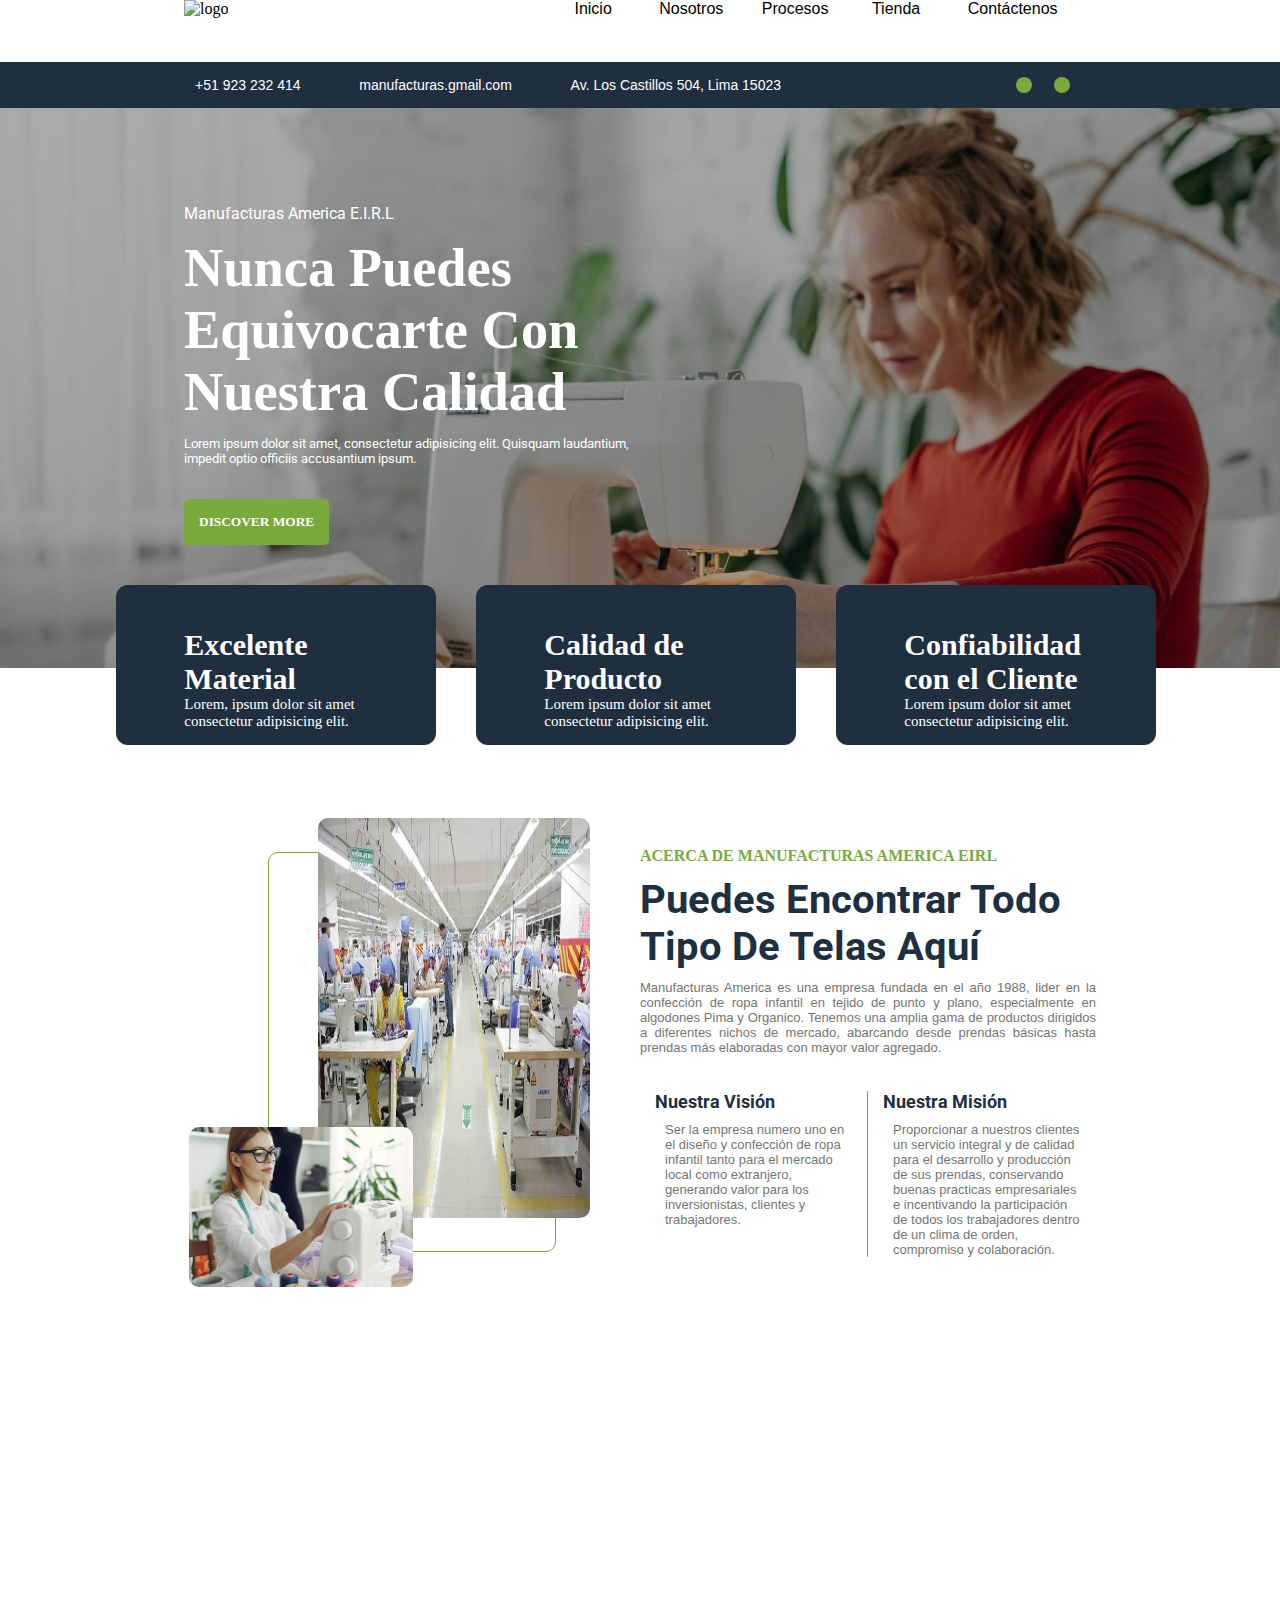
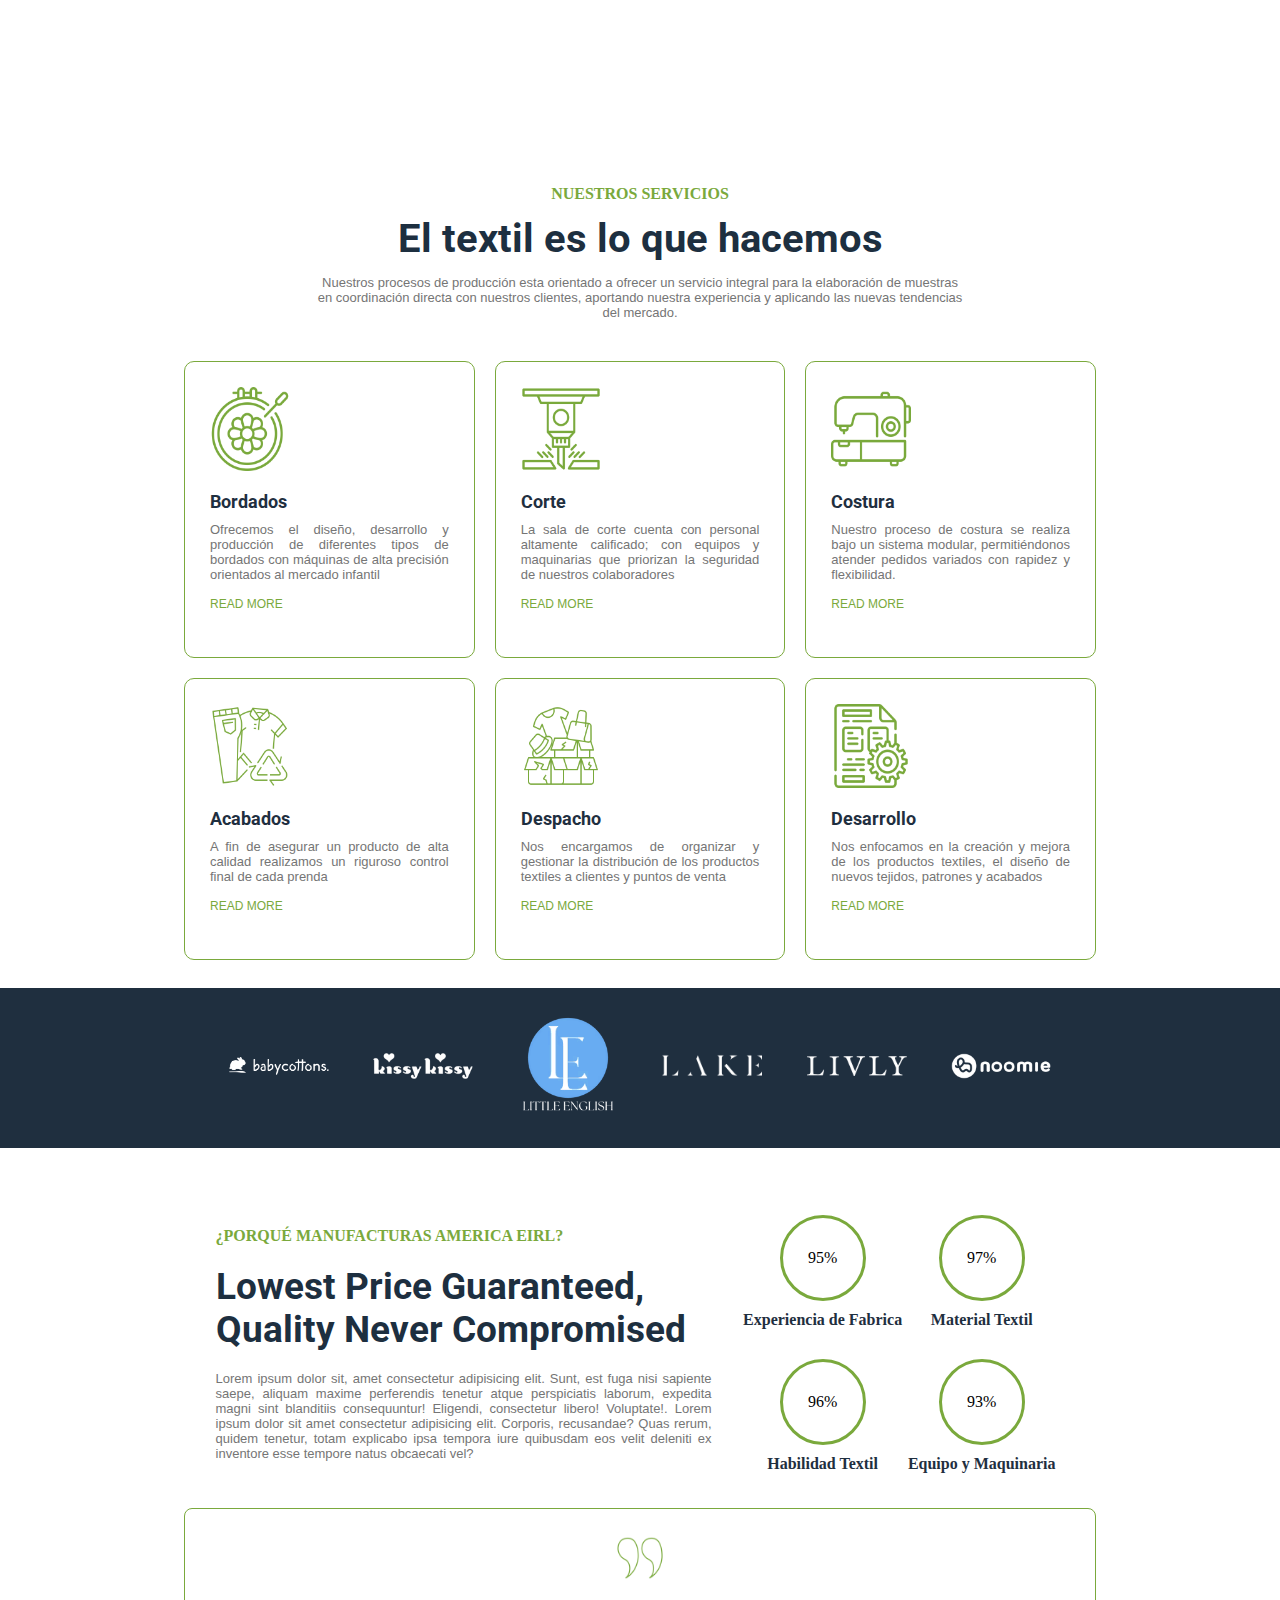
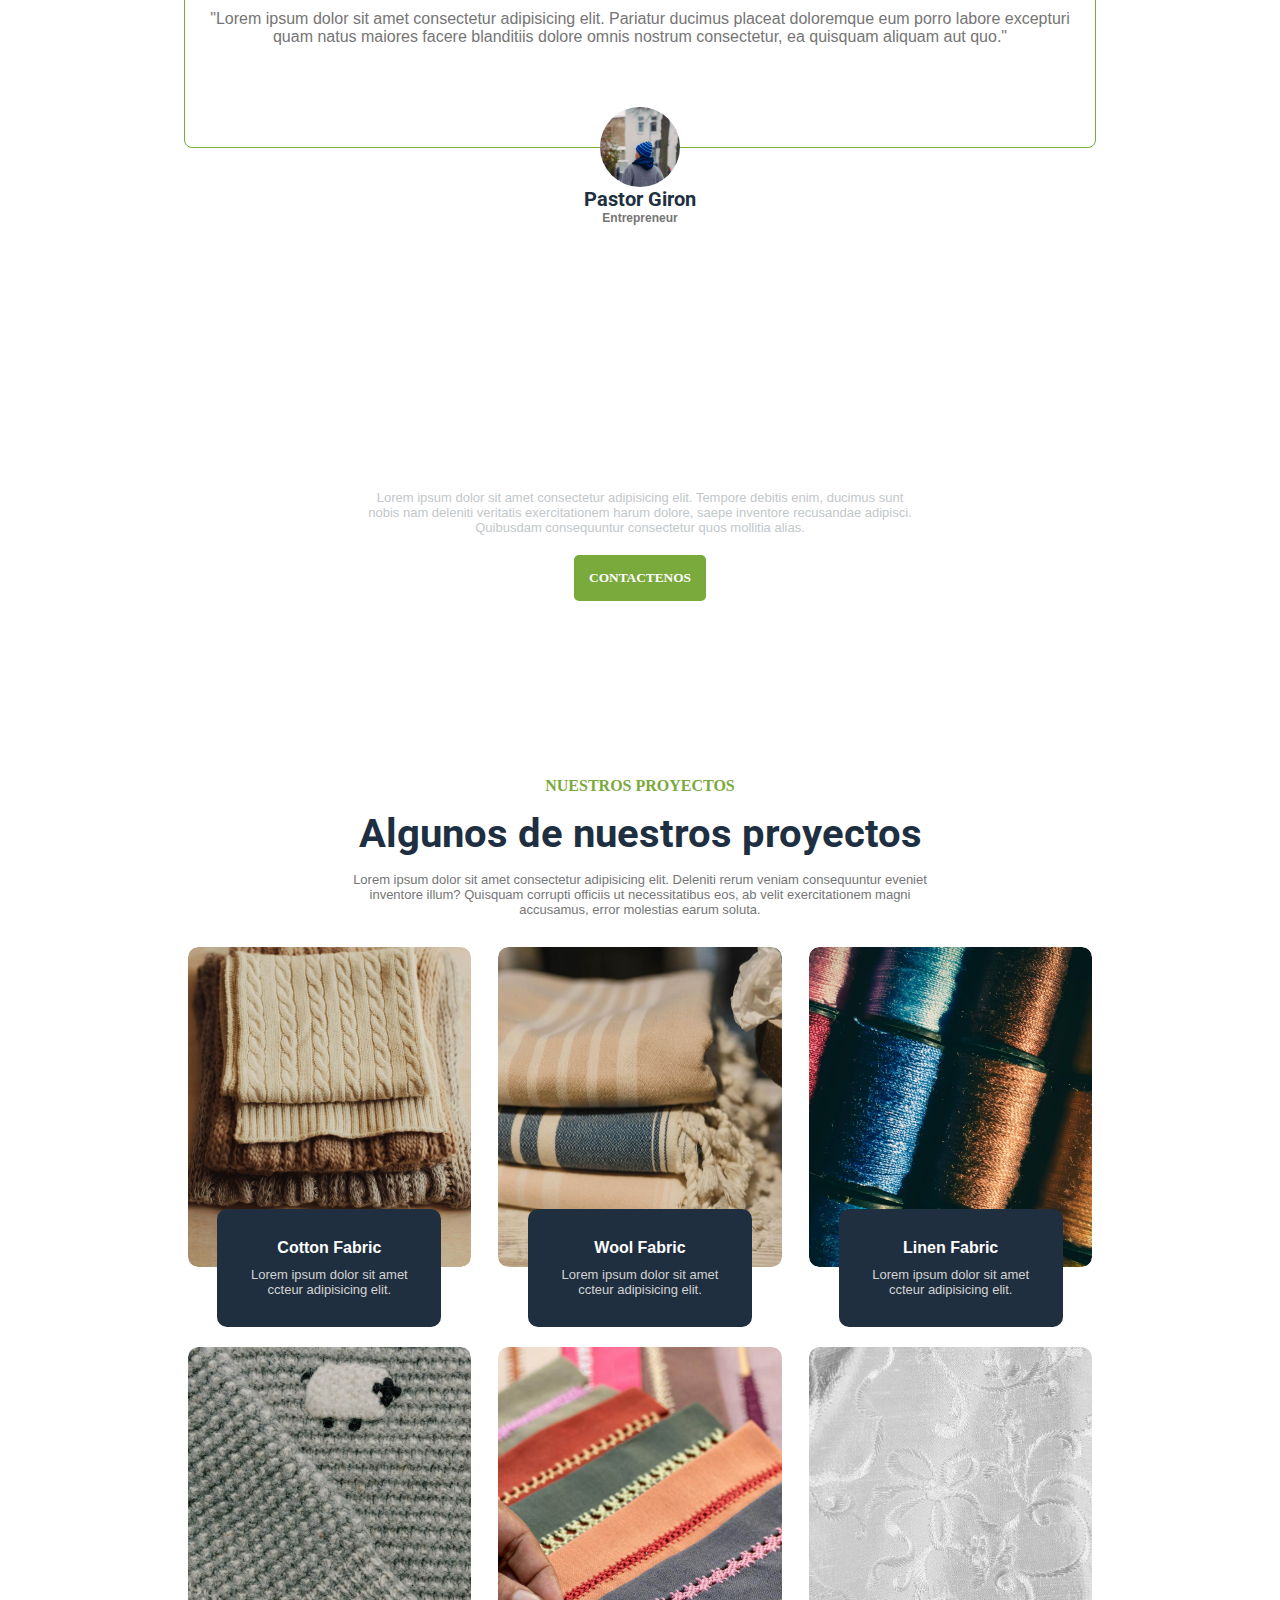
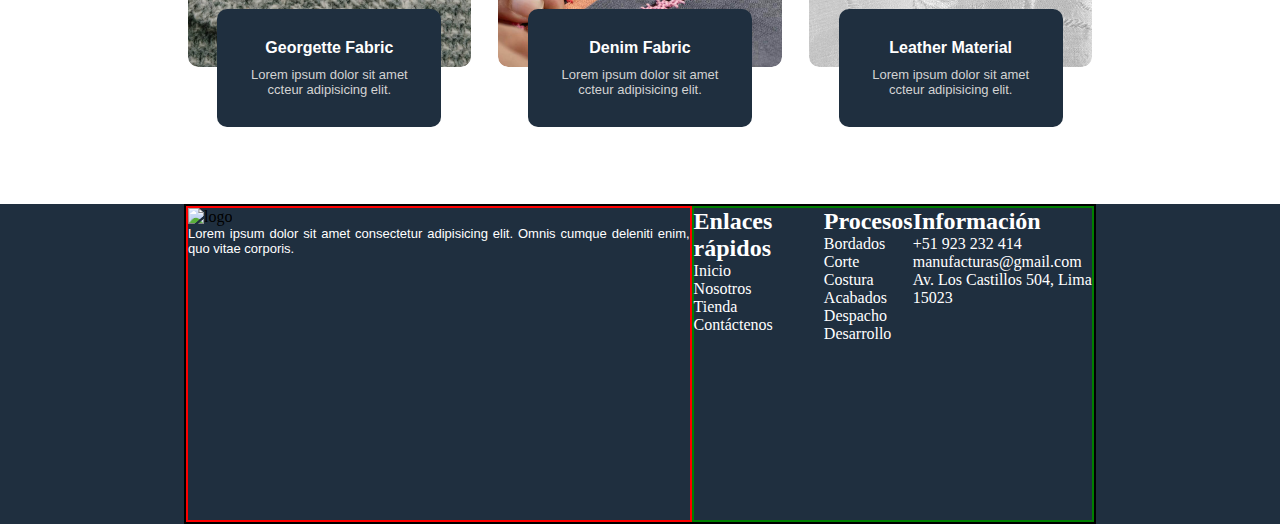
==== commit 0e38843f: "Last changes 23-05" ====
--- a/index.html
+++ b/index.html
@@ -155,7 +155,7 @@
             <div class="box-areas">
                 <div class="container">
                     <figure class="img-area">
-                        <img src="./pics/bordado.png" alt="bordado">
+                        <img src="./pics/iconos/bordado.png" alt="bordado">
                     </figure>
                     <h2 class="subtitle">Bordados</h2>
                     <div class="descrip-area">
@@ -165,7 +165,7 @@
                 </div>
                 <div class="container">
                     <figure class="img-area">
-                        <img src="./pics/corte.png" alt="corte">
+                        <img src="./pics/iconos/corte.png" alt="corte">
                     </figure>
                     <h2 class="subtitle">Corte</h2>
                     <div class="descrip-area">
@@ -175,7 +175,7 @@
                 </div>
                 <div class="container">
                     <figure class="img-area">
-                        <img src="./pics/costura.png" alt="costura">
+                        <img src="./pics/iconos/costura.png" alt="costura">
                     </figure>
                     <h2 class="subtitle">Costura</h2>
                     <div class="descrip-area">
@@ -185,7 +185,7 @@
                 </div>
                 <div class="container">
                     <figure class="img-area">
-                        <img src="./pics/acabados.png" alt="acabados">
+                        <img src="./pics/iconos/acabados.png" alt="acabados">
                     </figure>
                     <h2 class="subtitle">Acabados</h2>
                     <div class="descrip-area">
@@ -195,7 +195,7 @@
                 </div>
                 <div class="container">
                     <figure class="img-area">
-                        <img src="./pics/despacho.png" alt="despacho">
+                        <img src="./pics/iconos/despacho.png" alt="despacho">
                     </figure>
                     <h2 class="subtitle">Despacho</h2>
                     <div class="descrip-area">
@@ -205,7 +205,7 @@
                 </div>
                 <div class="container">
                     <figure class="img-area">
-                        <img src="./pics/desarrollo.png" alt="desarrollo">
+                        <img src="./pics/iconos/desarrollo.png" alt="desarrollo">
                     </figure>
                     <h2 class="subtitle">Desarrollo</h2>
                     <div class="descrip-area">
@@ -218,16 +218,28 @@
         <section class="five-part">
             <div class="container-clients">
                 <figure class="card-client">
-                    <img src="./pics/baby_cottons.png" alt="baby_cottons">
-                </figure>
-                <figure class="card-client">
-                    <img src="./pics/kissy.png" alt="kissy">
-                </figure>
-                <figure class="card-client">
-                    <img src="./pics/little_en.png" alt="little_en">
-                </figure>
-                <figure class="card-client">
-                    <img src="./pics/lake.png" alt="lake">
+                    <img src="./pics/marcas/baby_cottons.png" alt="baby_cottons">
+                </figure>
+                <figure class="card-client">
+                    <img src="./pics/marcas/kissy.png" alt="kissy">
+                </figure>
+                <figure class="card-client">
+                    <img src="./pics/marcas/little_en.png" alt="little_en">
+                </figure>
+                <figure class="card-client">
+                    <img src="./pics/marcas/lake.png" alt="lake">
+                </figure>
+                <figure class="card-client">
+                    <img src="./pics/marcas/livly.png" alt="livly">
+                </figure>
+                <figure class="card-client">
+                    <img src="./pics/marcas/baby_nomie.png" alt="baby_nomie">
+                </figure>
+                <!-- <figure class="card-client">
+                    <img src="./pics/marcas/oh_pima.png" alt="pima">
+                </figure>
+                <figure class="card-client">
+                    <img src="./pics/marcas/trousseau.png" alt="trousseau"> -->
                 </figure>
             </div>
         </section>
@@ -260,7 +272,7 @@
             <article class="container-coments">
                 <div class="box-coments">
                     <figure class="icon-coments">
-                        <img src="./pics/comilla.png" alt="comillas">
+                        <img src="./pics/iconos/comilla.png" alt="comillas">
                     </figure>
                     <p class="parrafito">"Lorem ipsum dolor sit amet consectetur adipisicing elit. Pariatur ducimus placeat doloremque eum porro labore excepturi quam natus maiores facere blanditiis dolore omnis nostrum consectetur, ea quisquam aliquam aut quo."</p>
                     <div class="card-person">
@@ -347,7 +359,44 @@
         </section>
     </main>
     <footer class="footer">
-        
+        <article class="container-footer">
+            <div class="info-left">
+                <figure class="card-logo">
+                    <img src="./pics/logotipo.png" alt="logo">
+                </figure>
+                <p class="parrafo">Lorem ipsum dolor sit amet consectetur adipisicing elit. Omnis cumque deleniti enim, quo vitae corporis.</p>
+            </div>
+            <div class="info-right">
+                <div class="box-enlaces">
+                    <h2>Enlaces rápidos</h2>
+                    <ul>
+                        <li><a href="#">Inicio</a></li>
+                        <li><a href="#">Nosotros</a></li>
+                        <li><a href="#">Tienda</a></li>
+                        <li><a href="#">Contáctenos</a></li>
+                    </ul>
+                </div>
+                <div class="box-enlaces">
+                    <h2>Procesos</h2>
+                    <ul>
+                        <li><a href="#">Bordados</a></li>
+                        <li><a href="#">Corte</a></li>
+                        <li><a href="#">Costura</a></li>
+                        <li><a href="#">Acabados</a></li>
+                        <li><a href="#">Despacho</a></li>
+                        <li><a href="#">Desarrollo</a></li>
+                    </ul>
+                </div>
+                <div class="box-enlaces">
+                    <h2>Información</h2>
+                    <ul>
+                        <li>+51 923 232 414</li>
+                        <li>manufacturas@gmail.com</li>
+                        <li>Av. Los Castillos 504, Lima 15023</li>
+                    </ul>
+                </div>
+            </div>
+        </article>
     </footer>
     <script src="./script.js"></script>
 </body>
--- a/style.css
+++ b/style.css
@@ -626,6 +626,37 @@
     color: lightgray;
 }
 
+
+/* pie de pagina */
+.footer {
+    width: 100%;
+    display: flex;
+    background-color: var(--main-color);
+    justify-content: center;
+}
+.container-footer {
+    width: 57rem;
+    height: 20em;
+    display: flex;
+    border: 2px solid black;
+}
+.info-left {
+    display: flex;
+    flex-direction: column;
+    border: 2px solid red;
+}
+.info-left .parrafo {
+    color: white;
+}
+.info-right {
+    border: 2px solid green;
+    display: flex;
+    color: white;
+}
+.info-right a {
+    color: white;
+}
+
 .card-tela:hover .parrafito {
     color: white;
 }
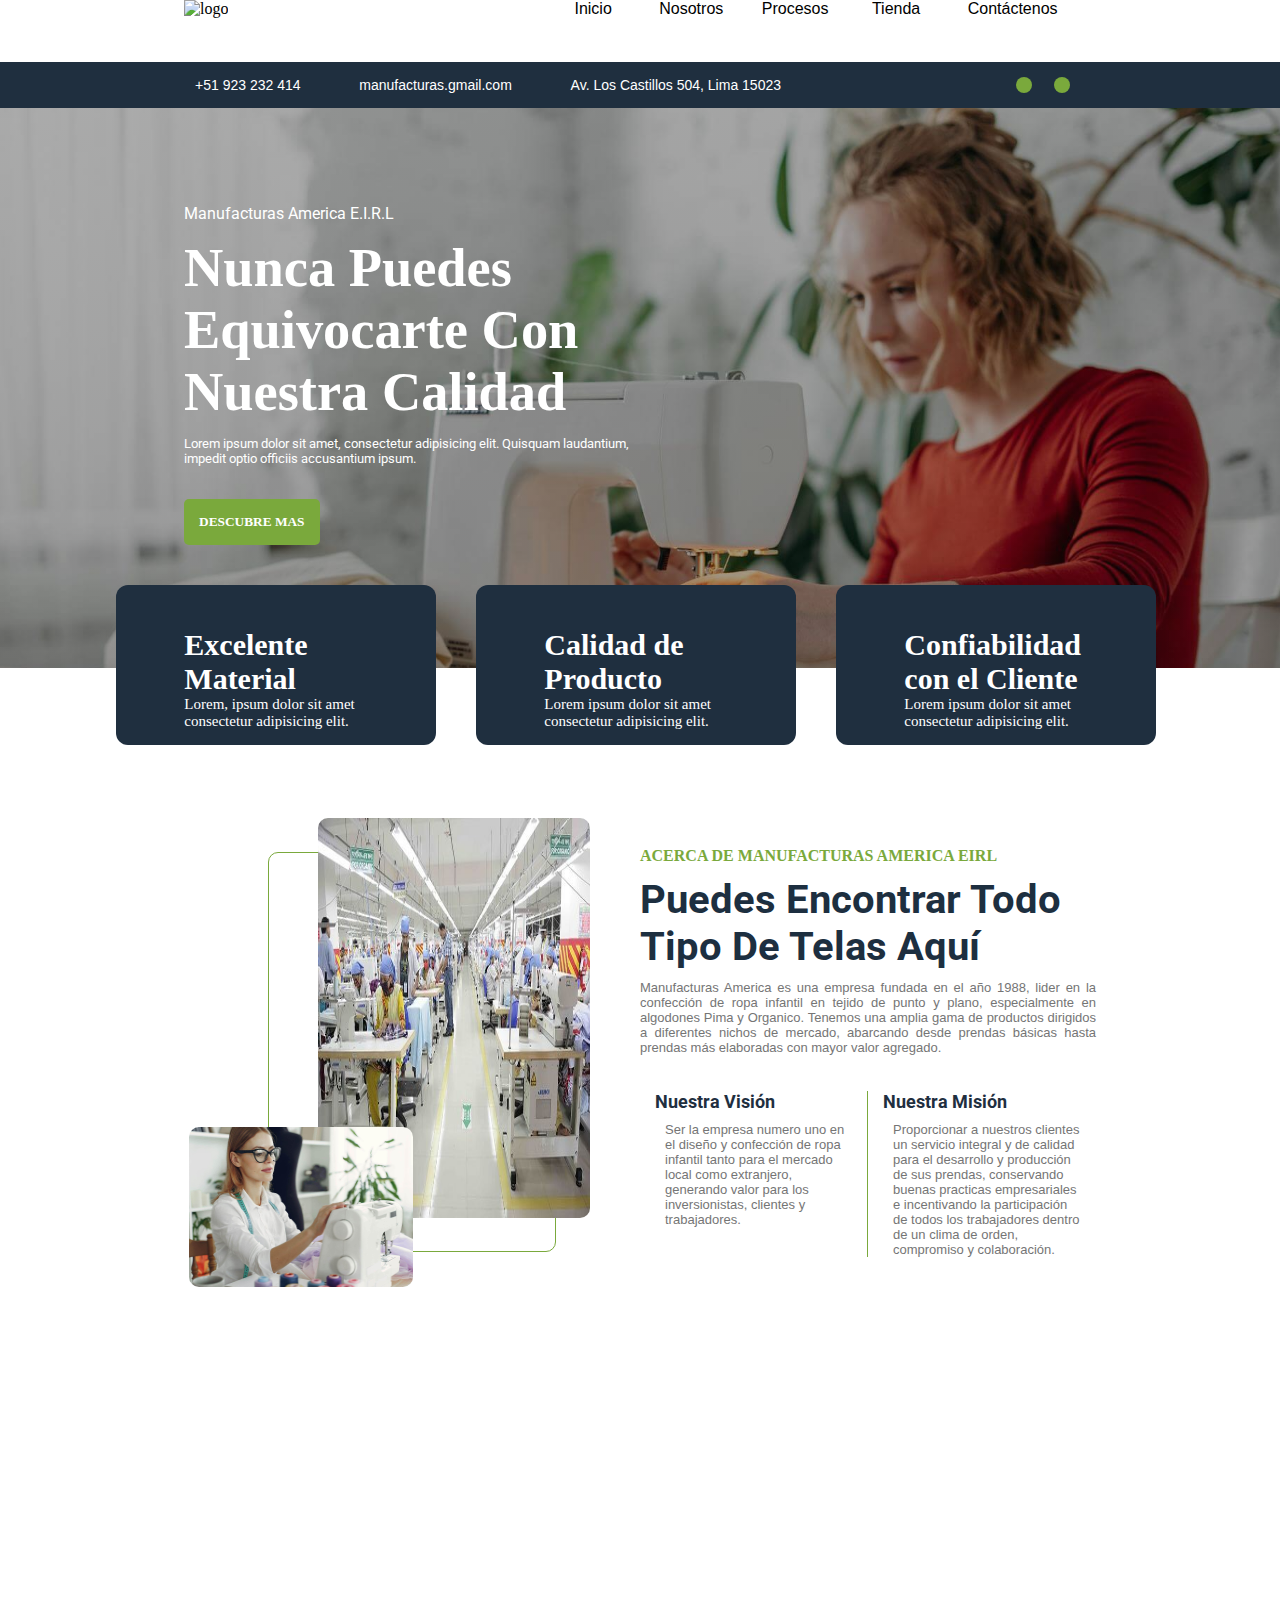
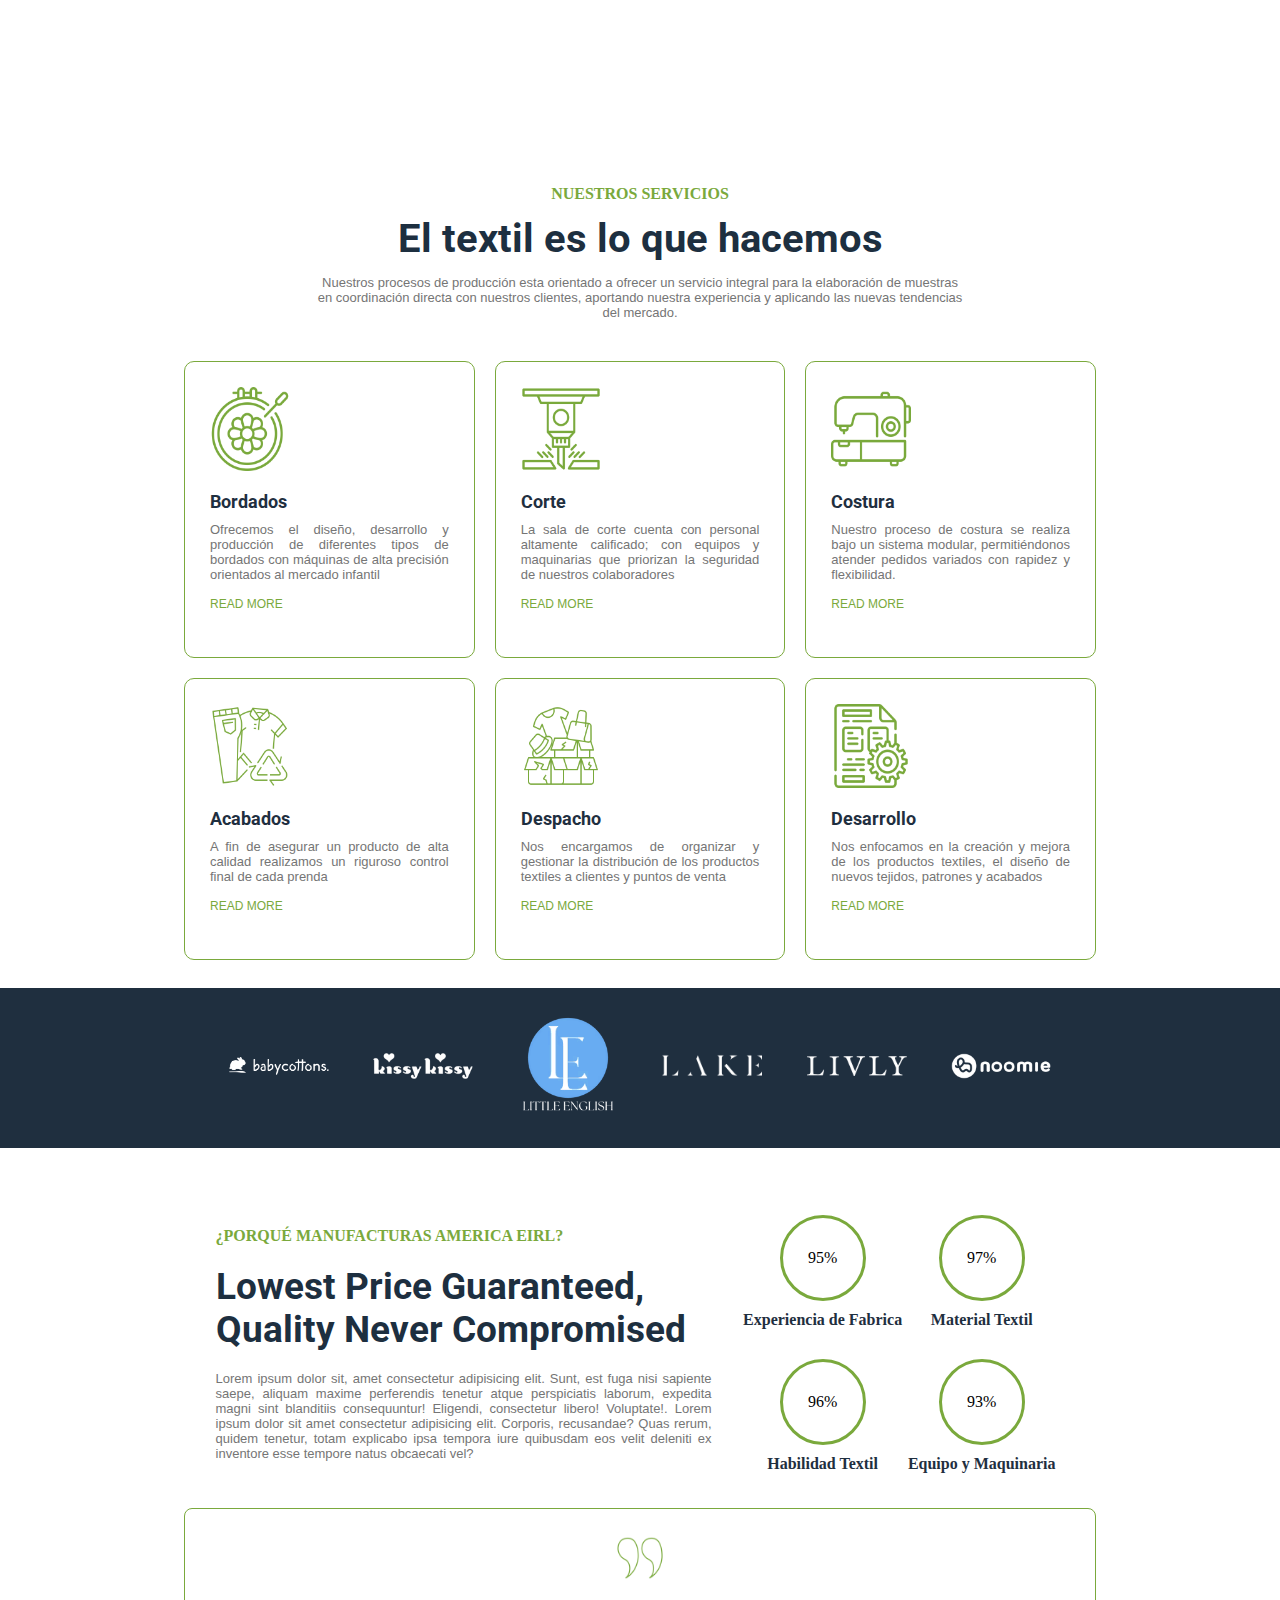
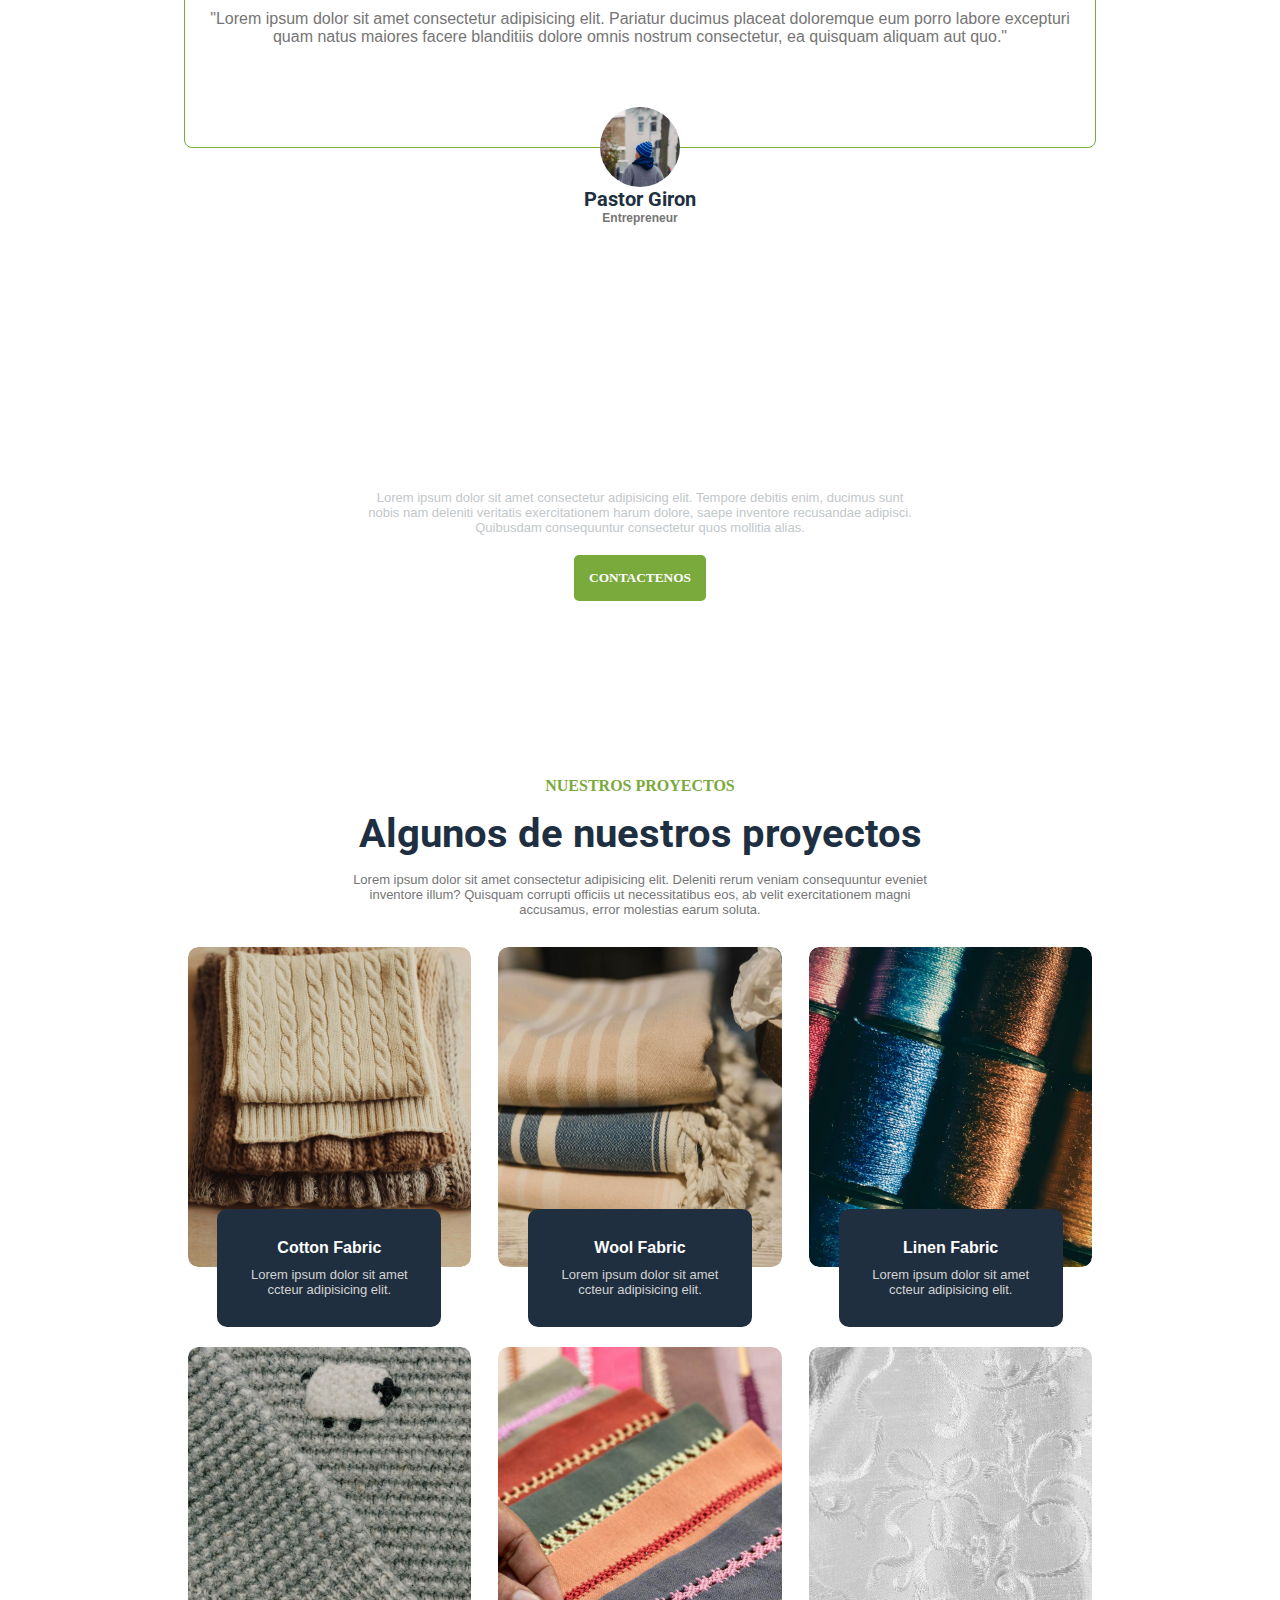
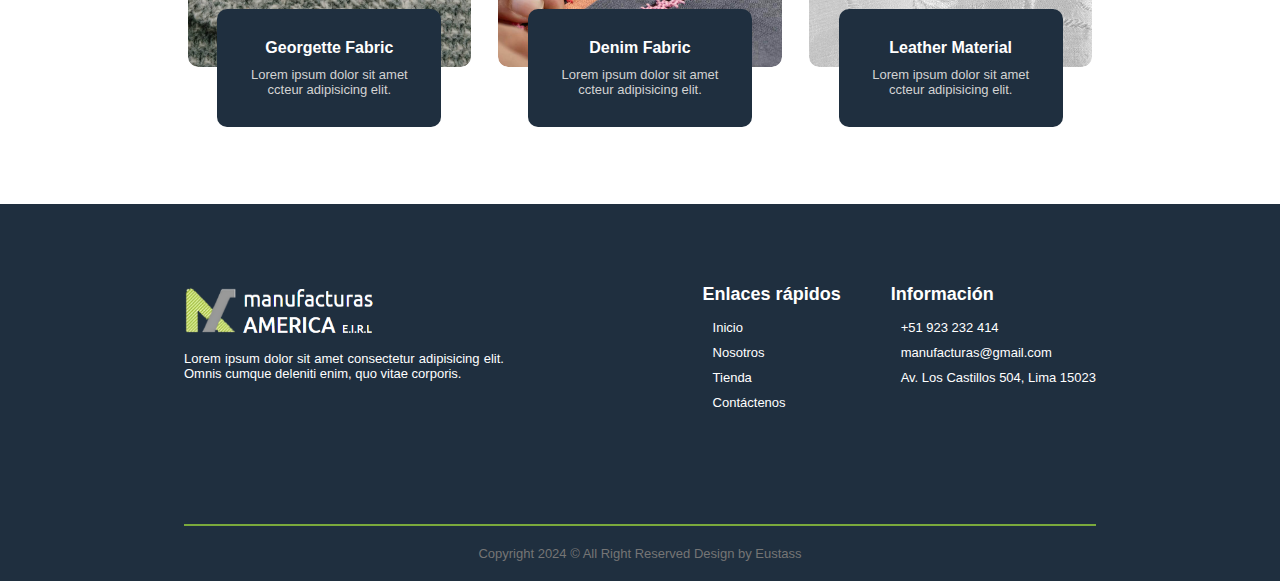
==== commit 4e591cc4: "Penultimos cambios en el archivo index" ====
--- a/index.html
+++ b/index.html
@@ -63,7 +63,7 @@
                     <p class="p-one">Lorem ipsum dolor sit amet, consectetur adipisicing elit. Quisquam laudantium, impedit optio officiis accusantium ipsum.</p>
                 </div>
                 <div class="descrip-right">
-                    <button class="initial-button" type="button">DISCOVER MORE</button>
+                    <button class="initial-button" type="button">DESCUBRE MAS</button>
                 </div>
                 <div class="card-info">
                     <div class="one-info card">
@@ -360,43 +360,35 @@
     </main>
     <footer class="footer">
         <article class="container-footer">
-            <div class="info-left">
+            <div class="info-left f1">
                 <figure class="card-logo">
-                    <img src="./pics/logotipo.png" alt="logo">
+                    <img src="./pics/logotipo-reel.png" alt="logotipo">
                 </figure>
                 <p class="parrafo">Lorem ipsum dolor sit amet consectetur adipisicing elit. Omnis cumque deleniti enim, quo vitae corporis.</p>
             </div>
-            <div class="info-right">
+            <div class="info-right f1">
                 <div class="box-enlaces">
                     <h2>Enlaces rápidos</h2>
-                    <ul>
-                        <li><a href="#">Inicio</a></li>
-                        <li><a href="#">Nosotros</a></li>
-                        <li><a href="#">Tienda</a></li>
-                        <li><a href="#">Contáctenos</a></li>
-                    </ul>
-                </div>
-                <div class="box-enlaces">
-                    <h2>Procesos</h2>
-                    <ul>
-                        <li><a href="#">Bordados</a></li>
-                        <li><a href="#">Corte</a></li>
-                        <li><a href="#">Costura</a></li>
-                        <li><a href="#">Acabados</a></li>
-                        <li><a href="#">Despacho</a></li>
-                        <li><a href="#">Desarrollo</a></li>
+                    <ul class="enlaces">
+                        <li><a href="#"><i class="fa-regular fa-circle-right"></i>Inicio</a></li>
+                        <li><a href="#nosotros"><i class="fa-regular fa-circle-right"></i>Nosotros</a></li>
+                        <li><a href="#"><i class="fa-regular fa-circle-right"></i>Tienda</a></li>
+                        <li><a href="#"><i class="fa-regular fa-circle-right"></i>Contáctenos</a></li>
                     </ul>
                 </div>
                 <div class="box-enlaces">
                     <h2>Información</h2>
-                    <ul>
-                        <li>+51 923 232 414</li>
-                        <li>manufacturas@gmail.com</li>
-                        <li>Av. Los Castillos 504, Lima 15023</li>
+                    <ul class="enlaces">
+                        <li><i class="fa-solid fa-phone"></i>+51 923 232 414</li>
+                        <li><i class="fa-regular fa-envelope"></i>manufacturas@gmail.com</li>
+                        <li><i class="fa-solid fa-location-dot"></i>Av. Los Castillos 504, Lima 15023</li>
                     </ul>
                 </div>
             </div>
         </article>
+        <div class="master">
+            <li class="parrafito">Copyright 2024 © All Right Reserved Design by Eustass</li>
+        </div>
     </footer>
     <script src="./script.js"></script>
 </body>
--- a/style.css
+++ b/style.css
@@ -1,6 +1,7 @@
 :root {
     --main-color: #1F2F3F;
     --main-two-color: #7AA93C;
+    --color-hover-button: #388E3C;
 }
 
 * {
@@ -632,31 +633,66 @@
     width: 100%;
     display: flex;
     background-color: var(--main-color);
-    justify-content: center;
+    align-items: center;
+    flex-direction: column;
 }
 .container-footer {
     width: 57rem;
     height: 20em;
     display: flex;
-    border: 2px solid black;
+    justify-content: space-between;
+}
+.f1 {
+    margin-top: 80px;
 }
 .info-left {
-    display: flex;
-    flex-direction: column;
-    border: 2px solid red;
+    width: 20rem;
+    gap: 14px;
+    display: flex;
+    flex-direction: column;
 }
 .info-left .parrafo {
     color: white;
 }
 .info-right {
-    border: 2px solid green;
-    display: flex;
-    color: white;
+    color: white;
+    display: flex;
+    gap: 50px;
+}
+.box-enlaces h2 {
+    margin-bottom: 15px;
+    font-size: 18px;
+    font-weight: 600;
+    font-family: Helvetica;
+}
+.enlaces {
+    gap: 10px;
+    display: flex;
+    font-family: Helvetica;
+    font-size: 13px;
+    flex-direction: column;
+}
+.enlaces a {
+    transition: all 0.3s ease-in-out;
+}
+.enlaces li i {
+    margin-right: 10px;
+    color: var(--main-two-color);
 }
 .info-right a {
     color: white;
 }
 
+/* yo */
+.master {
+    width: 57rem;
+    padding: 20px 0;
+    border-top: 2px solid var(--main-two-color);
+}
+
+.enlaces li a:hover {
+    color: var(--main-two-color);
+}
 .card-tela:hover .parrafito {
     color: white;
 }
@@ -667,6 +703,9 @@
 }
 .container:hover {
     border: 1px solid black;
+}
+.initial-button:hover {
+    background-color: var(--color-hover-button);
 }
 .descrip-area a:hover {
     color: black;
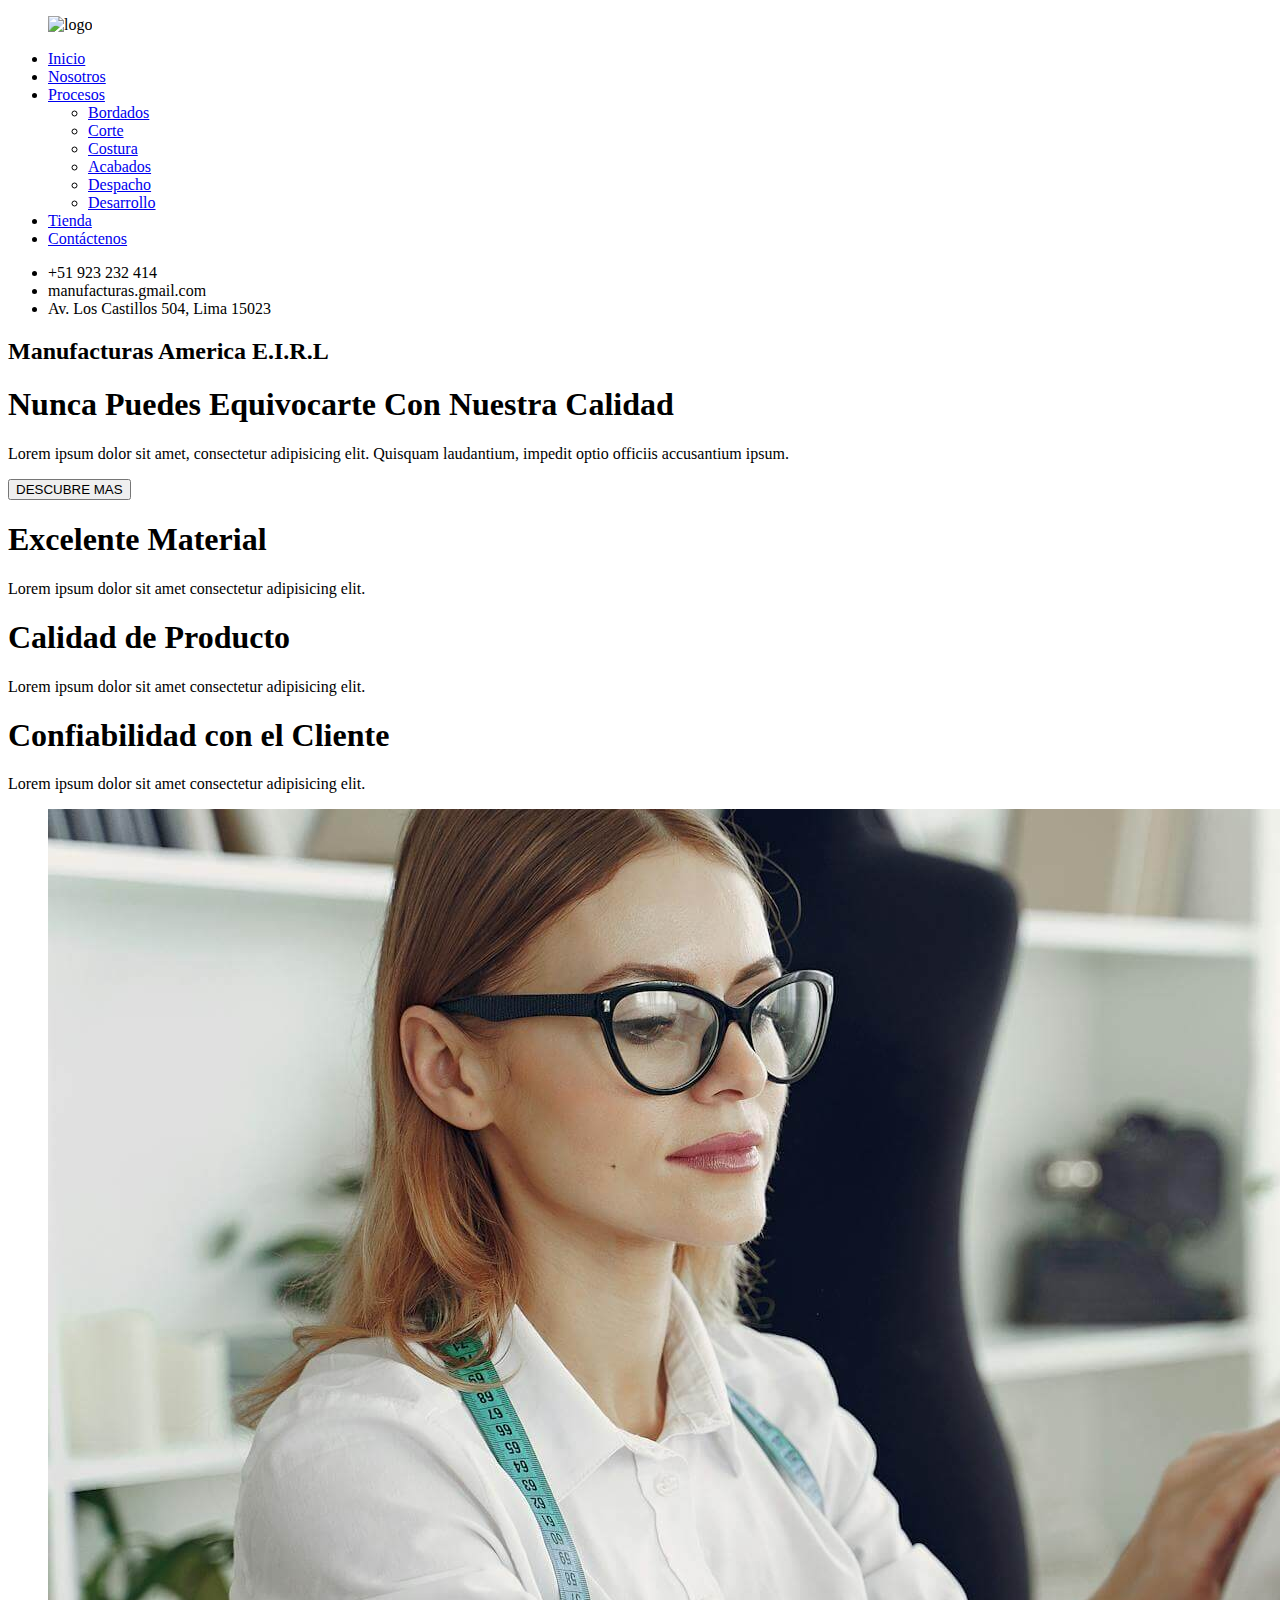
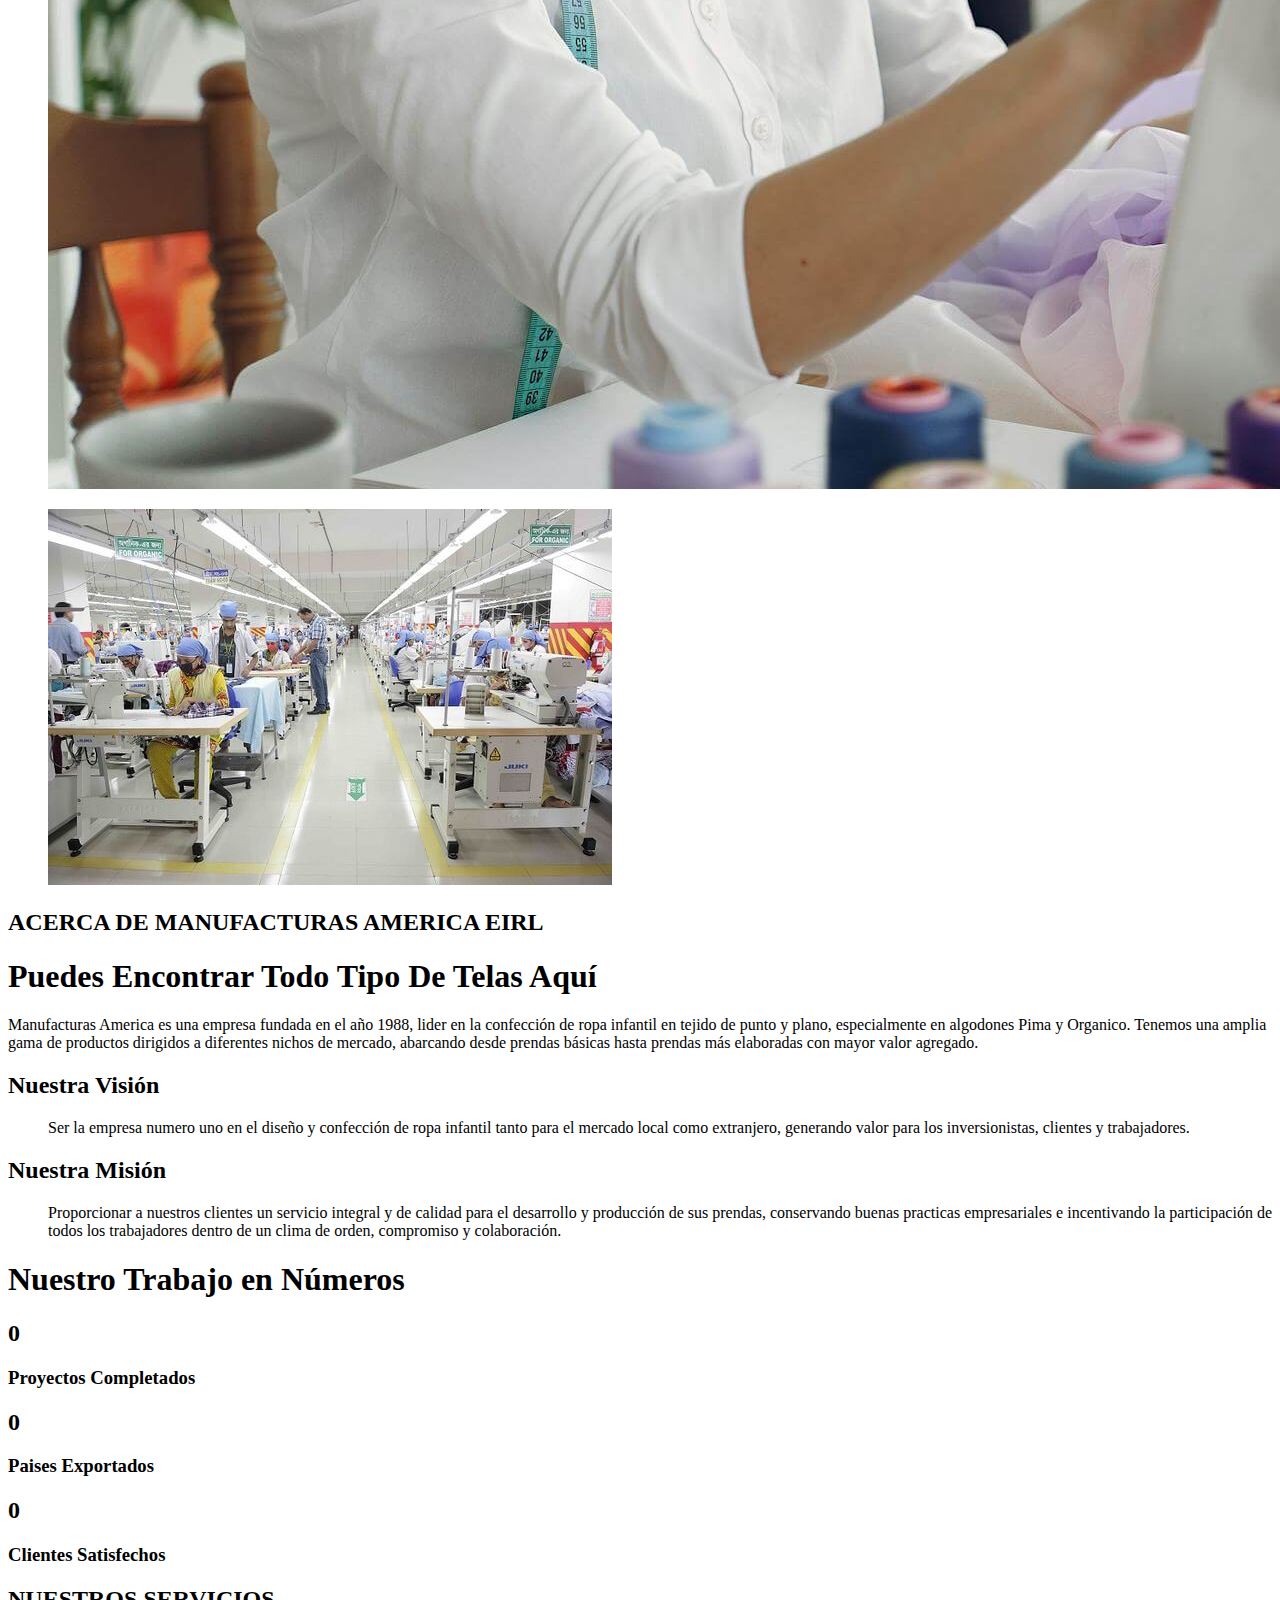
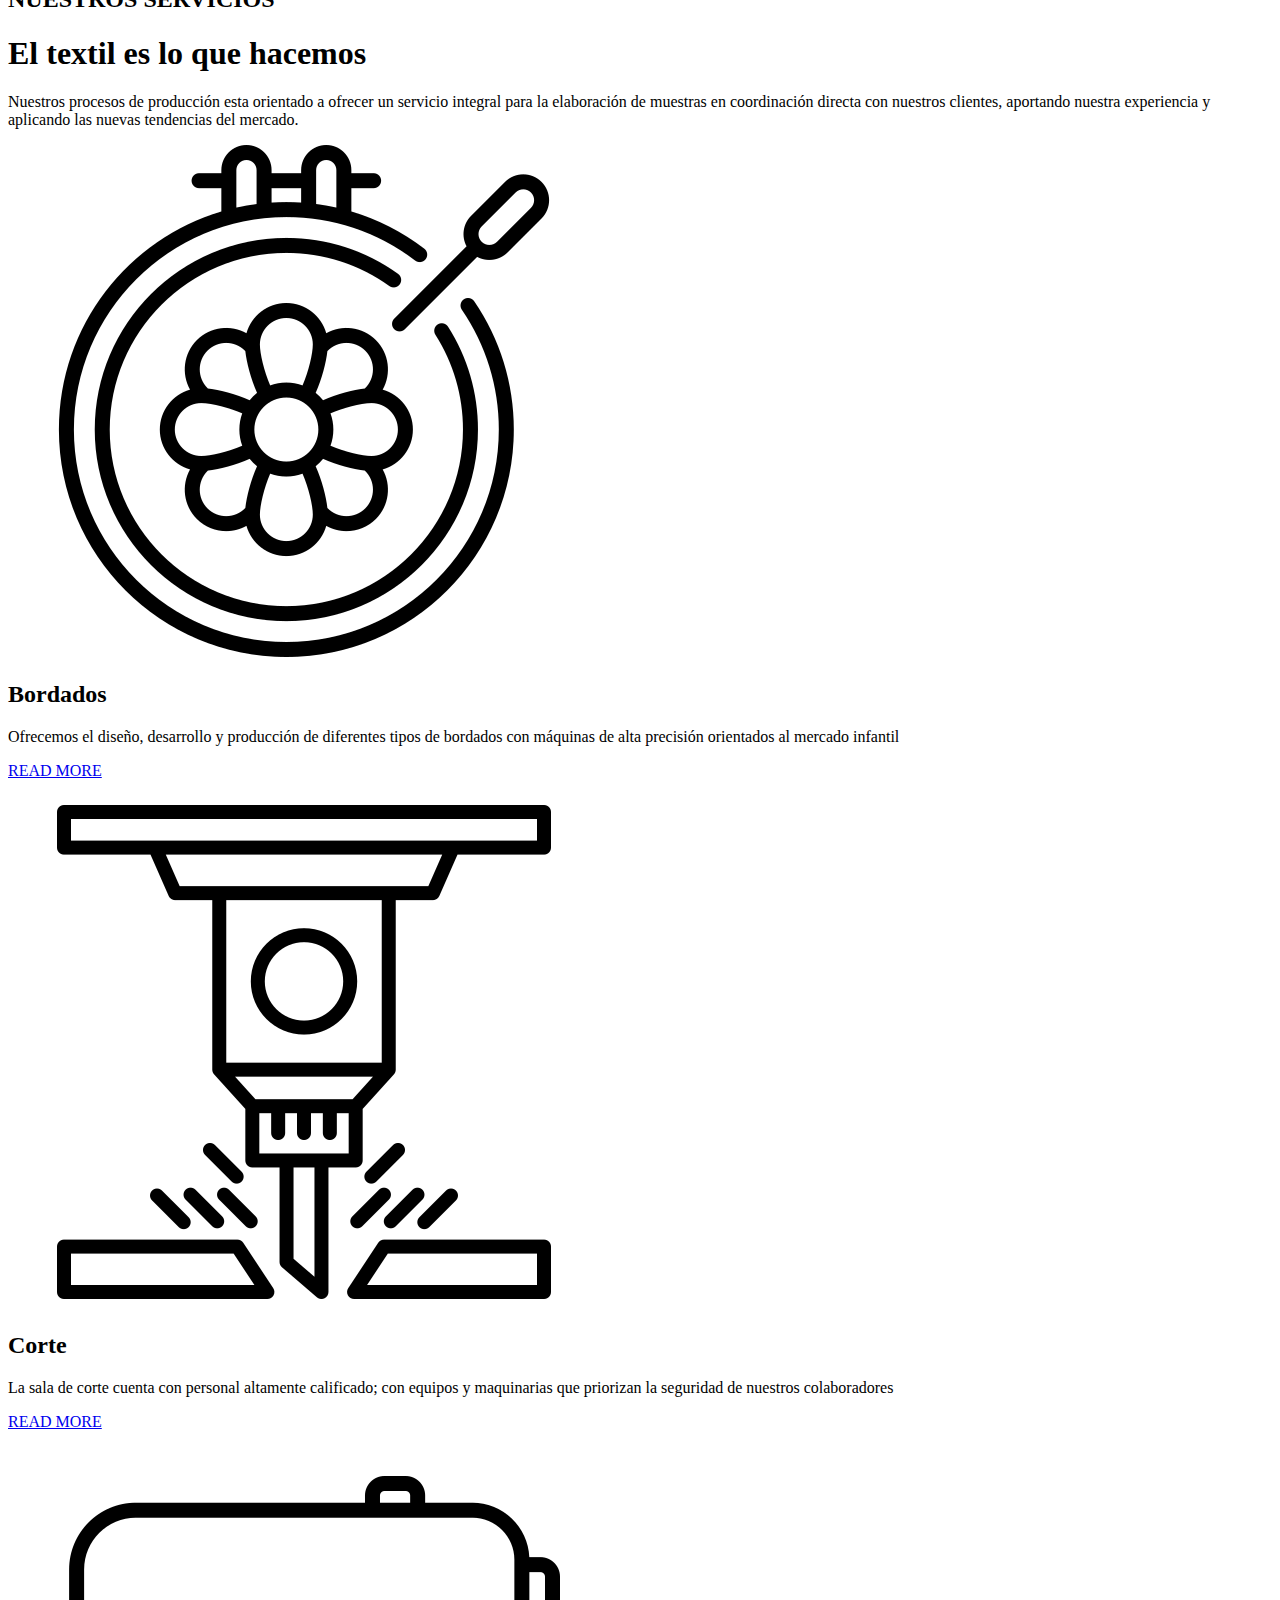
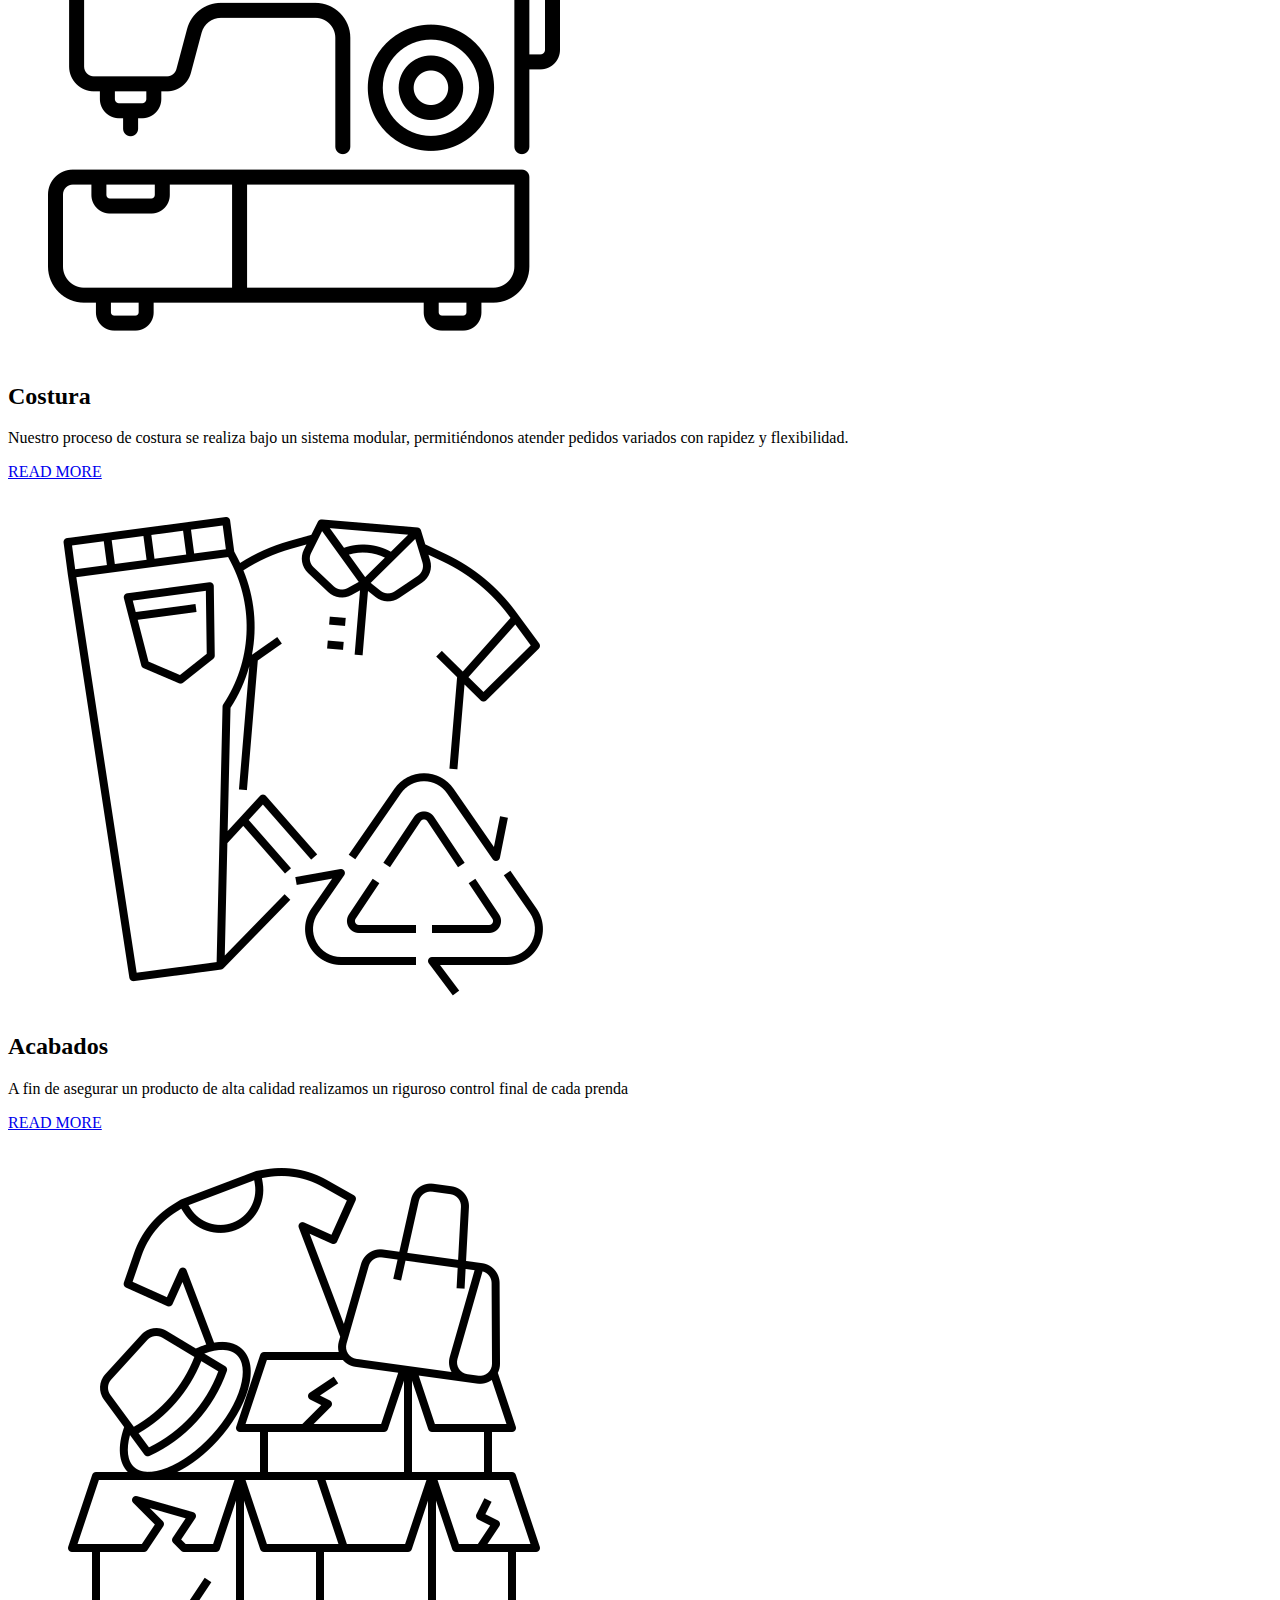
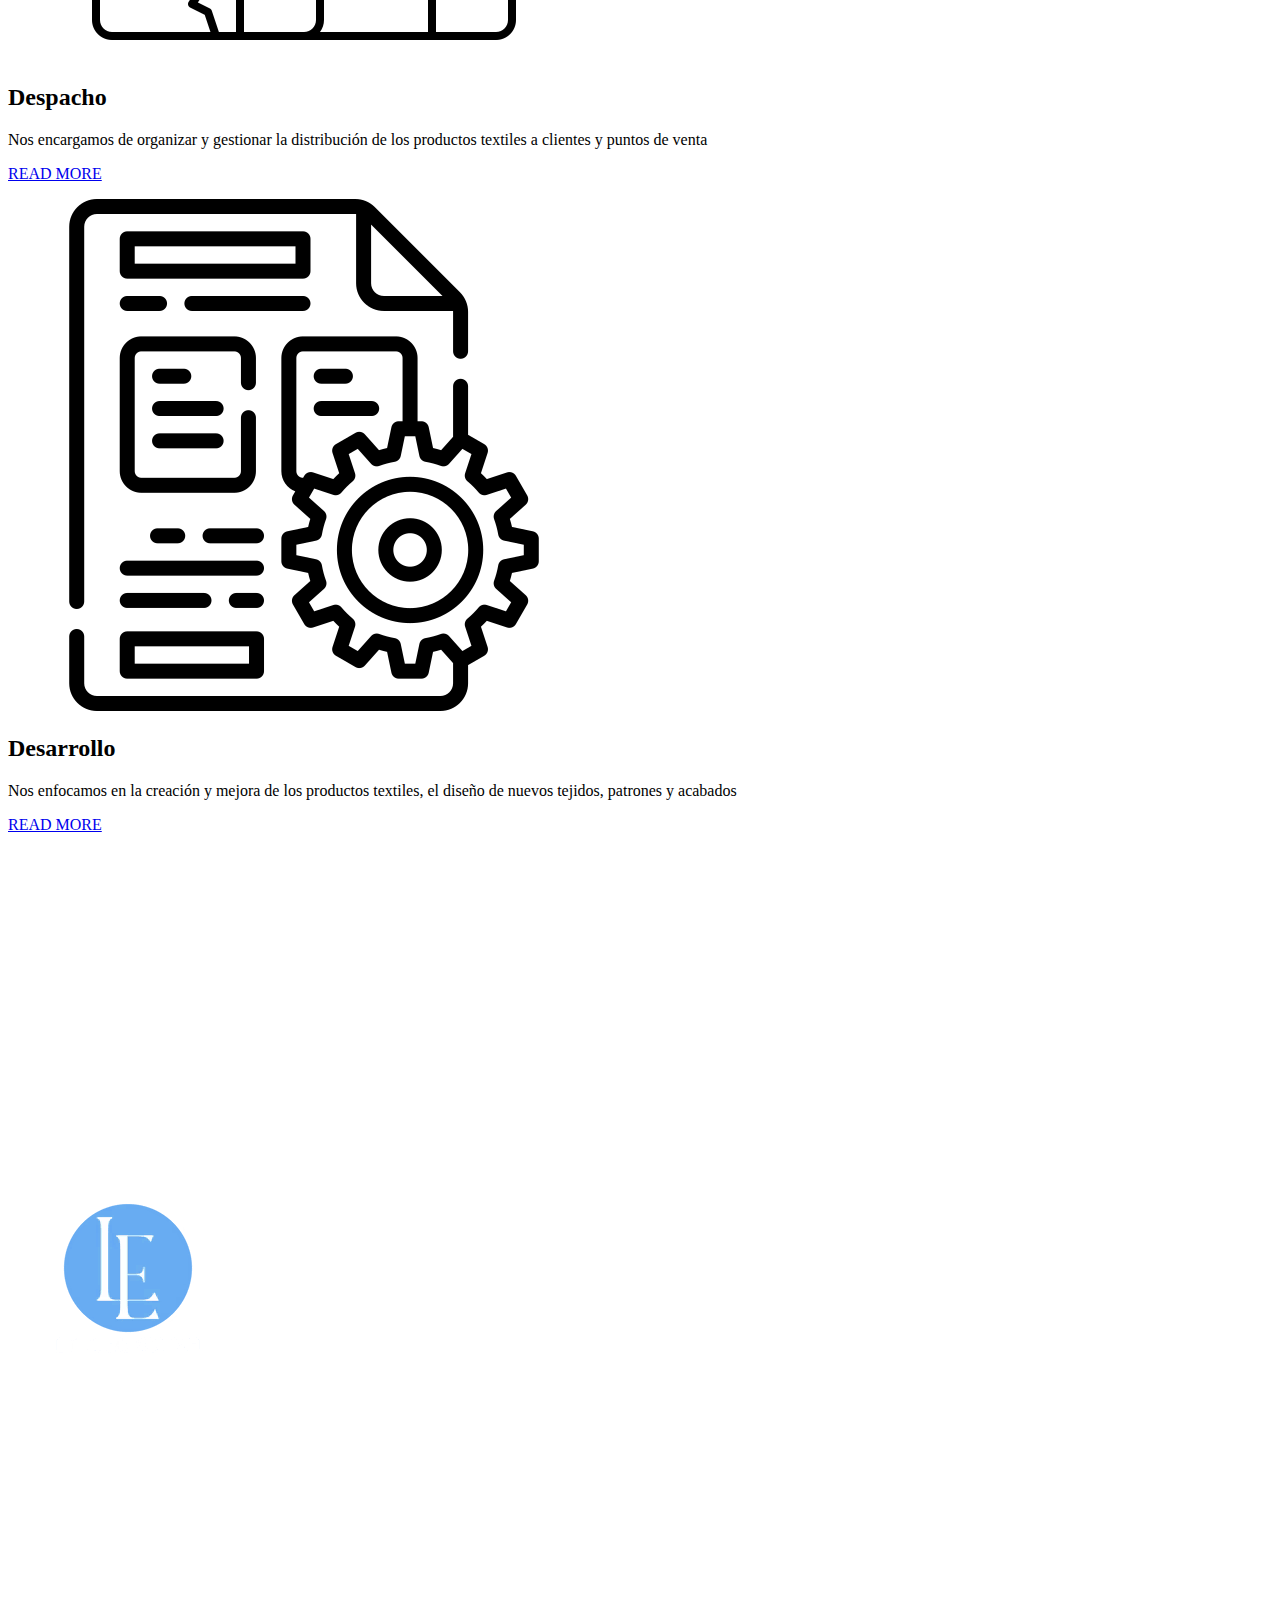
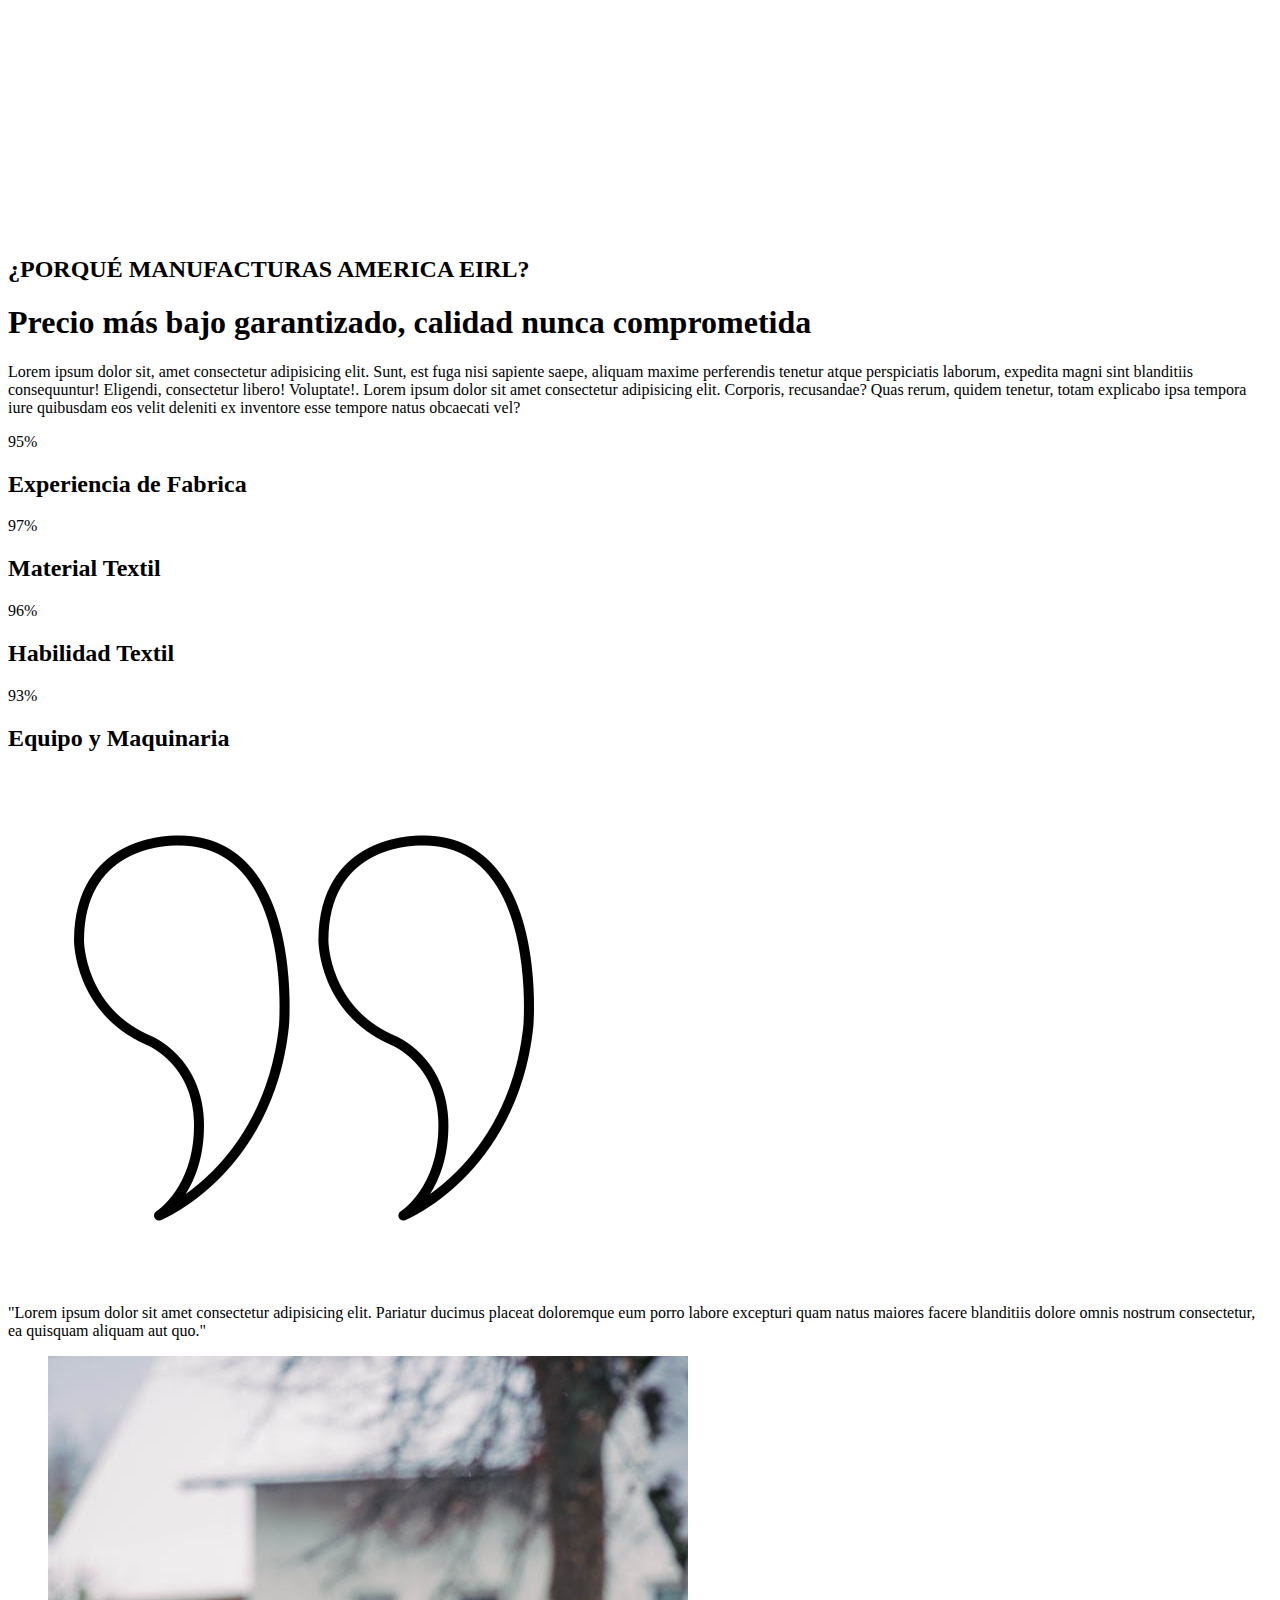
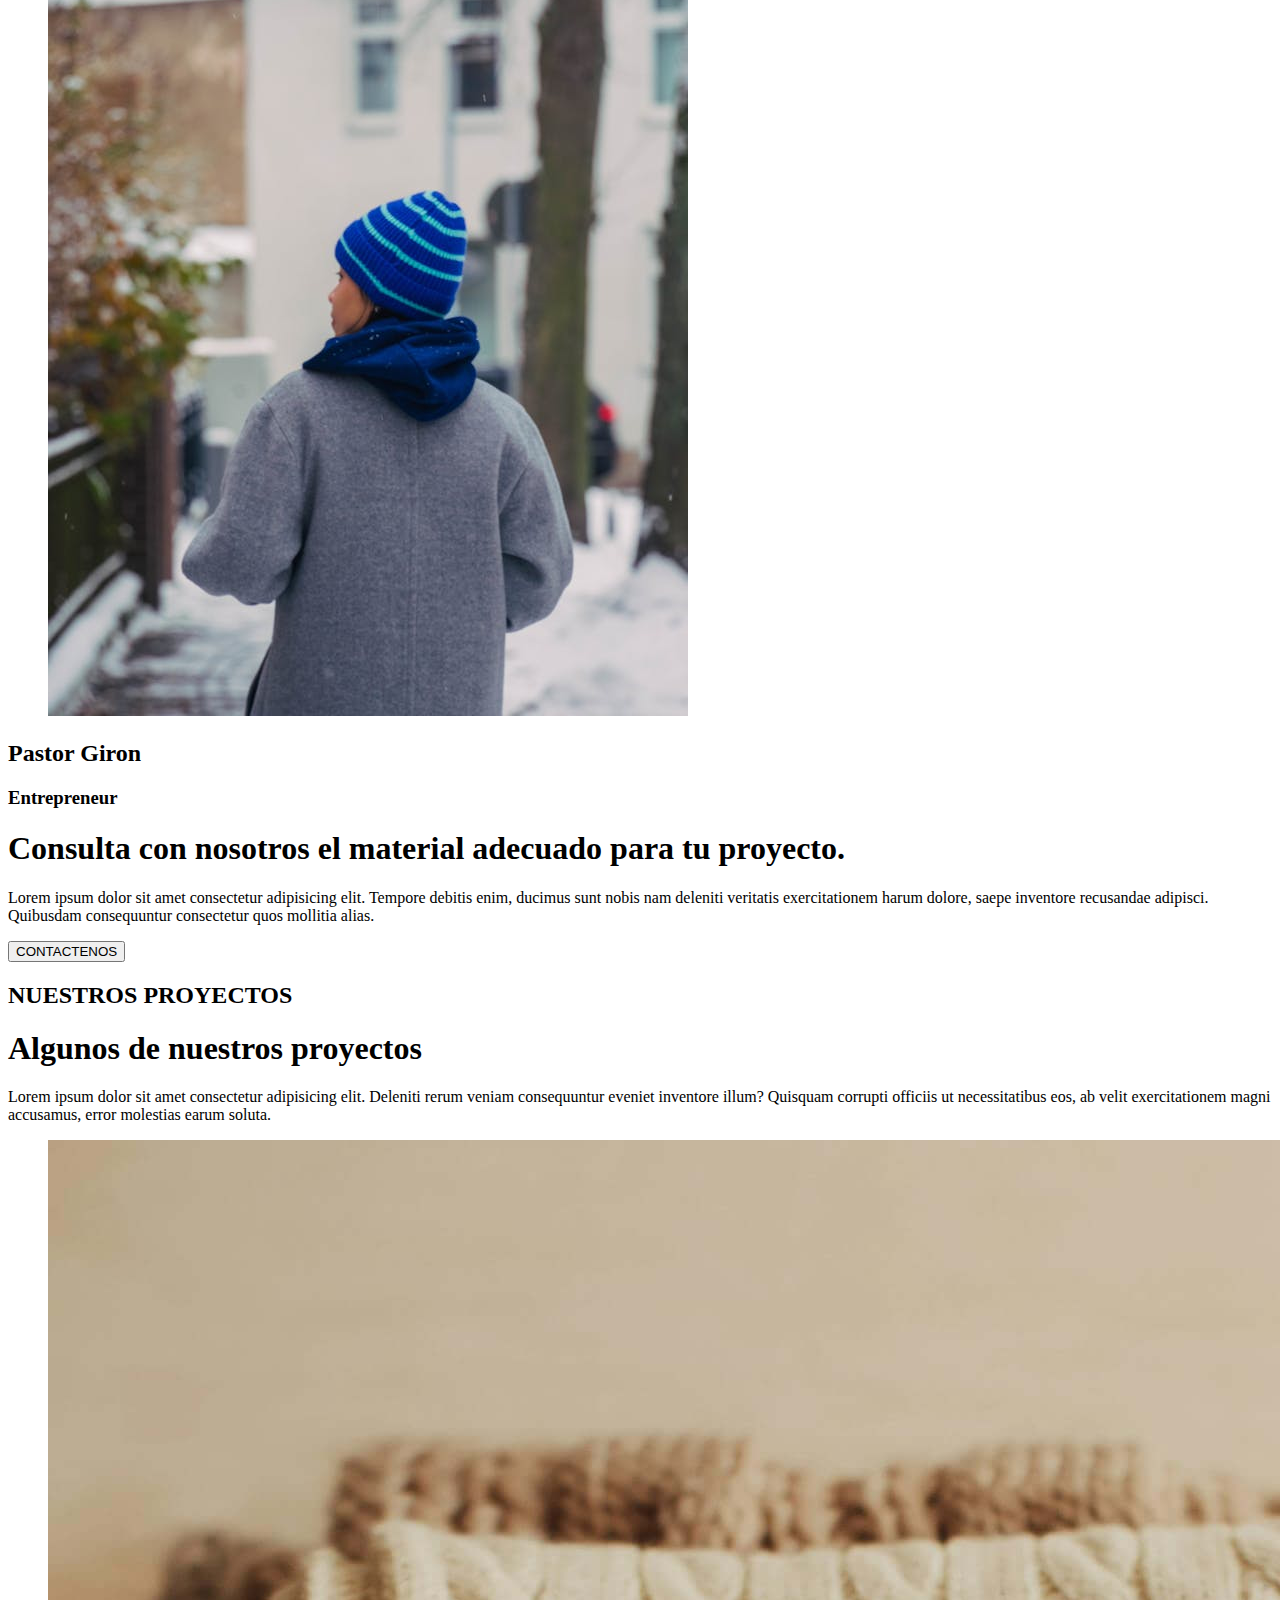
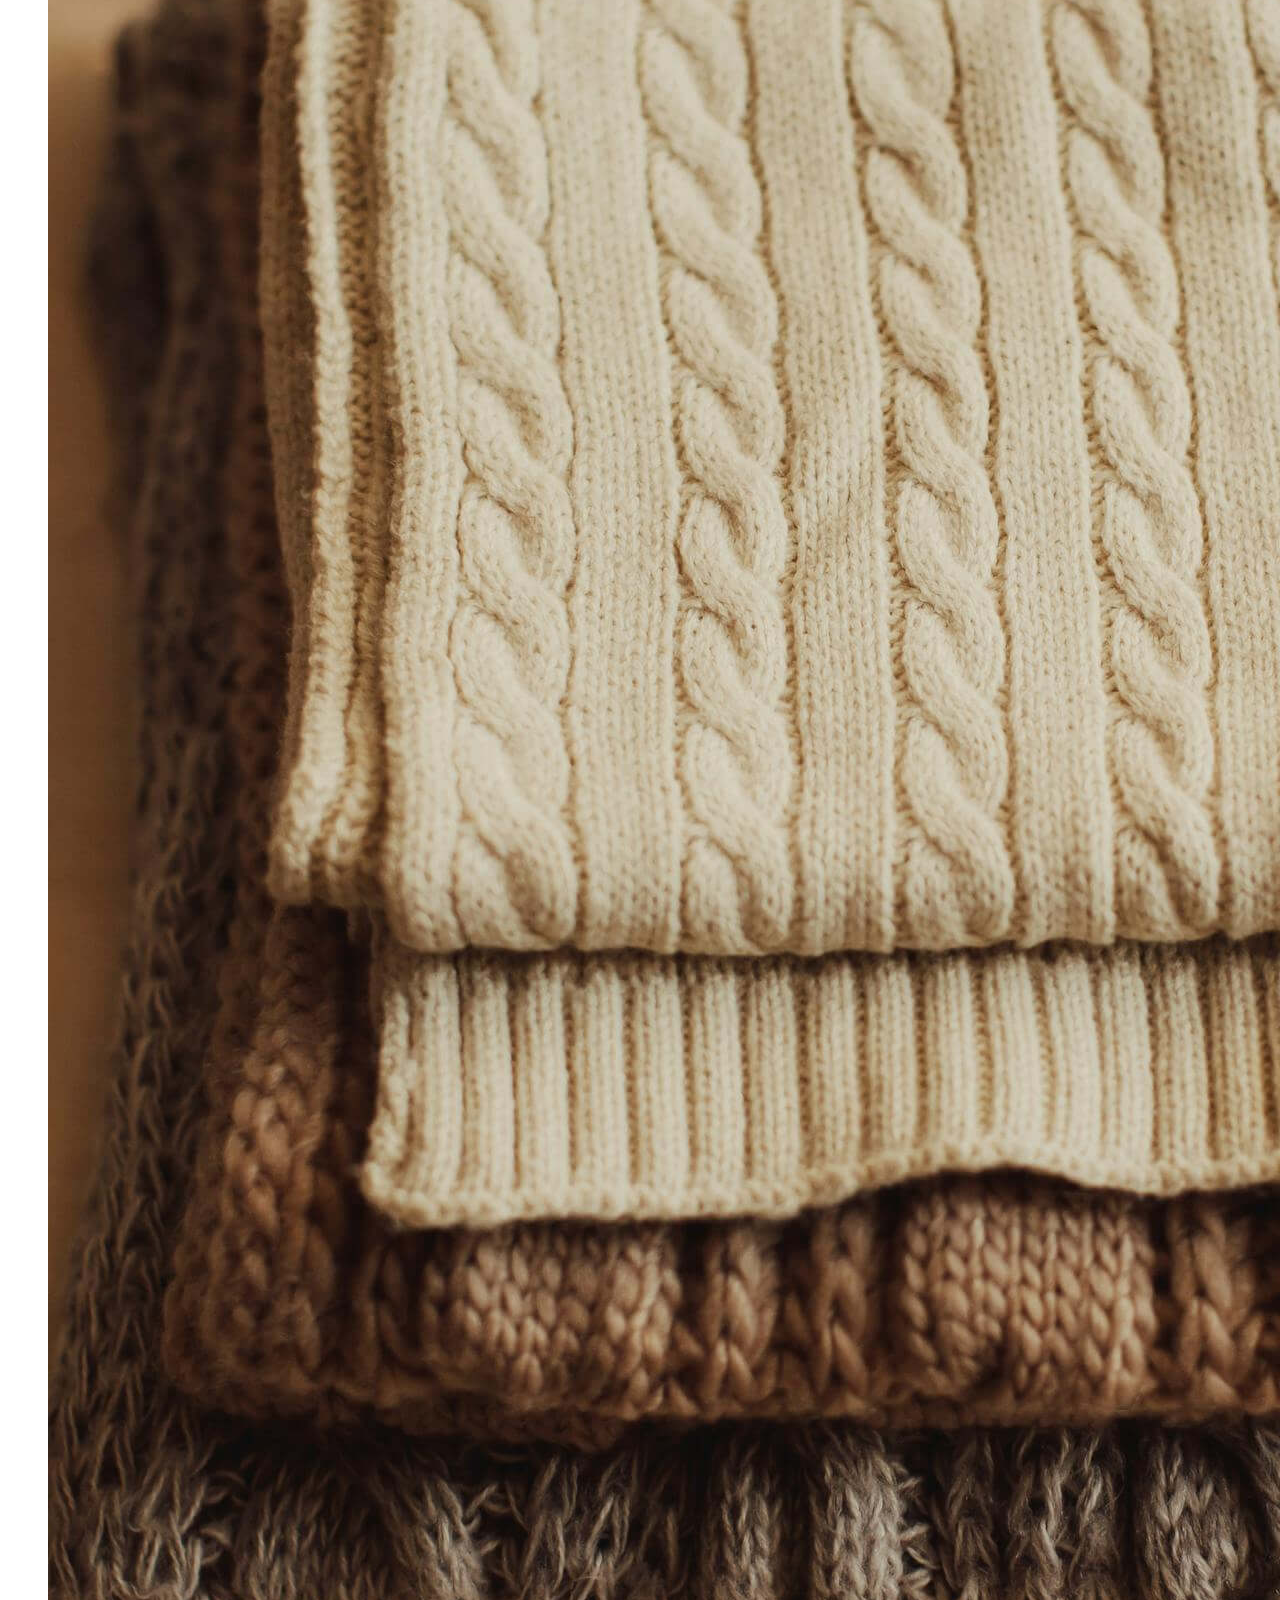
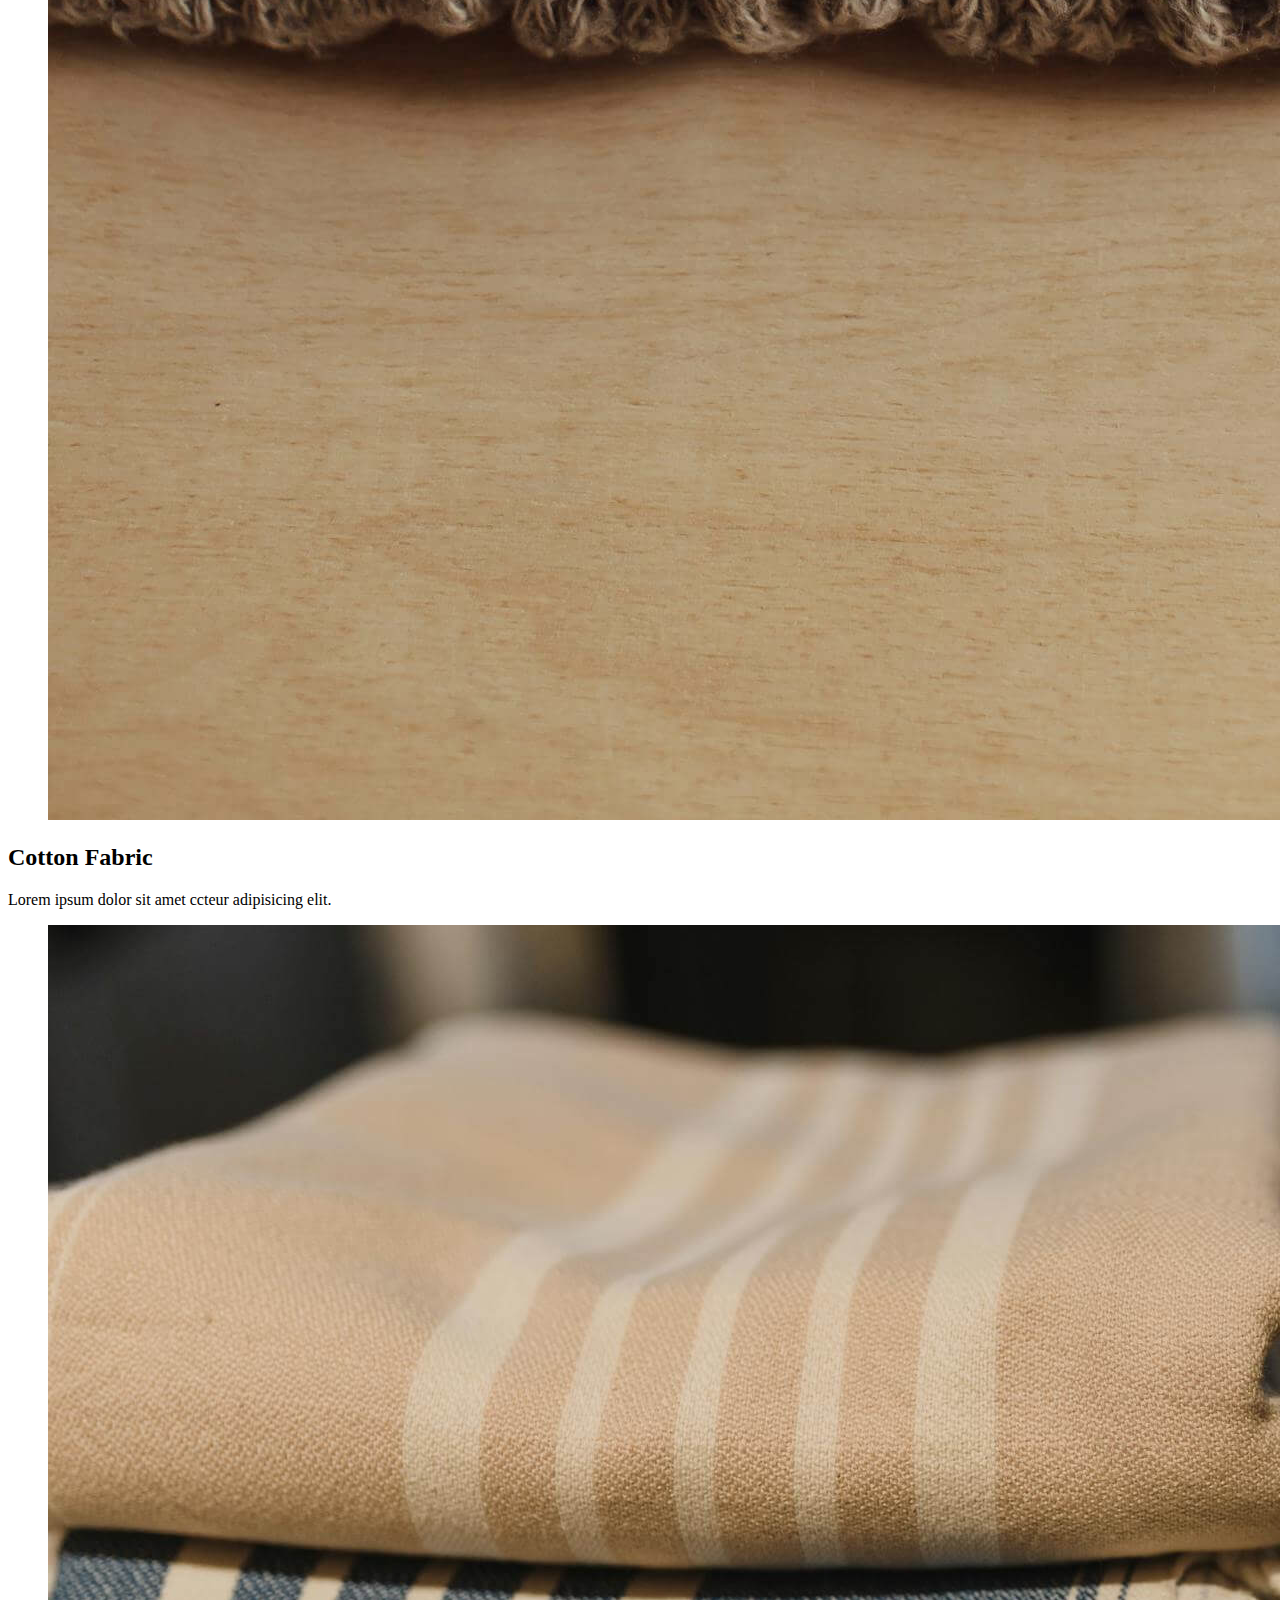
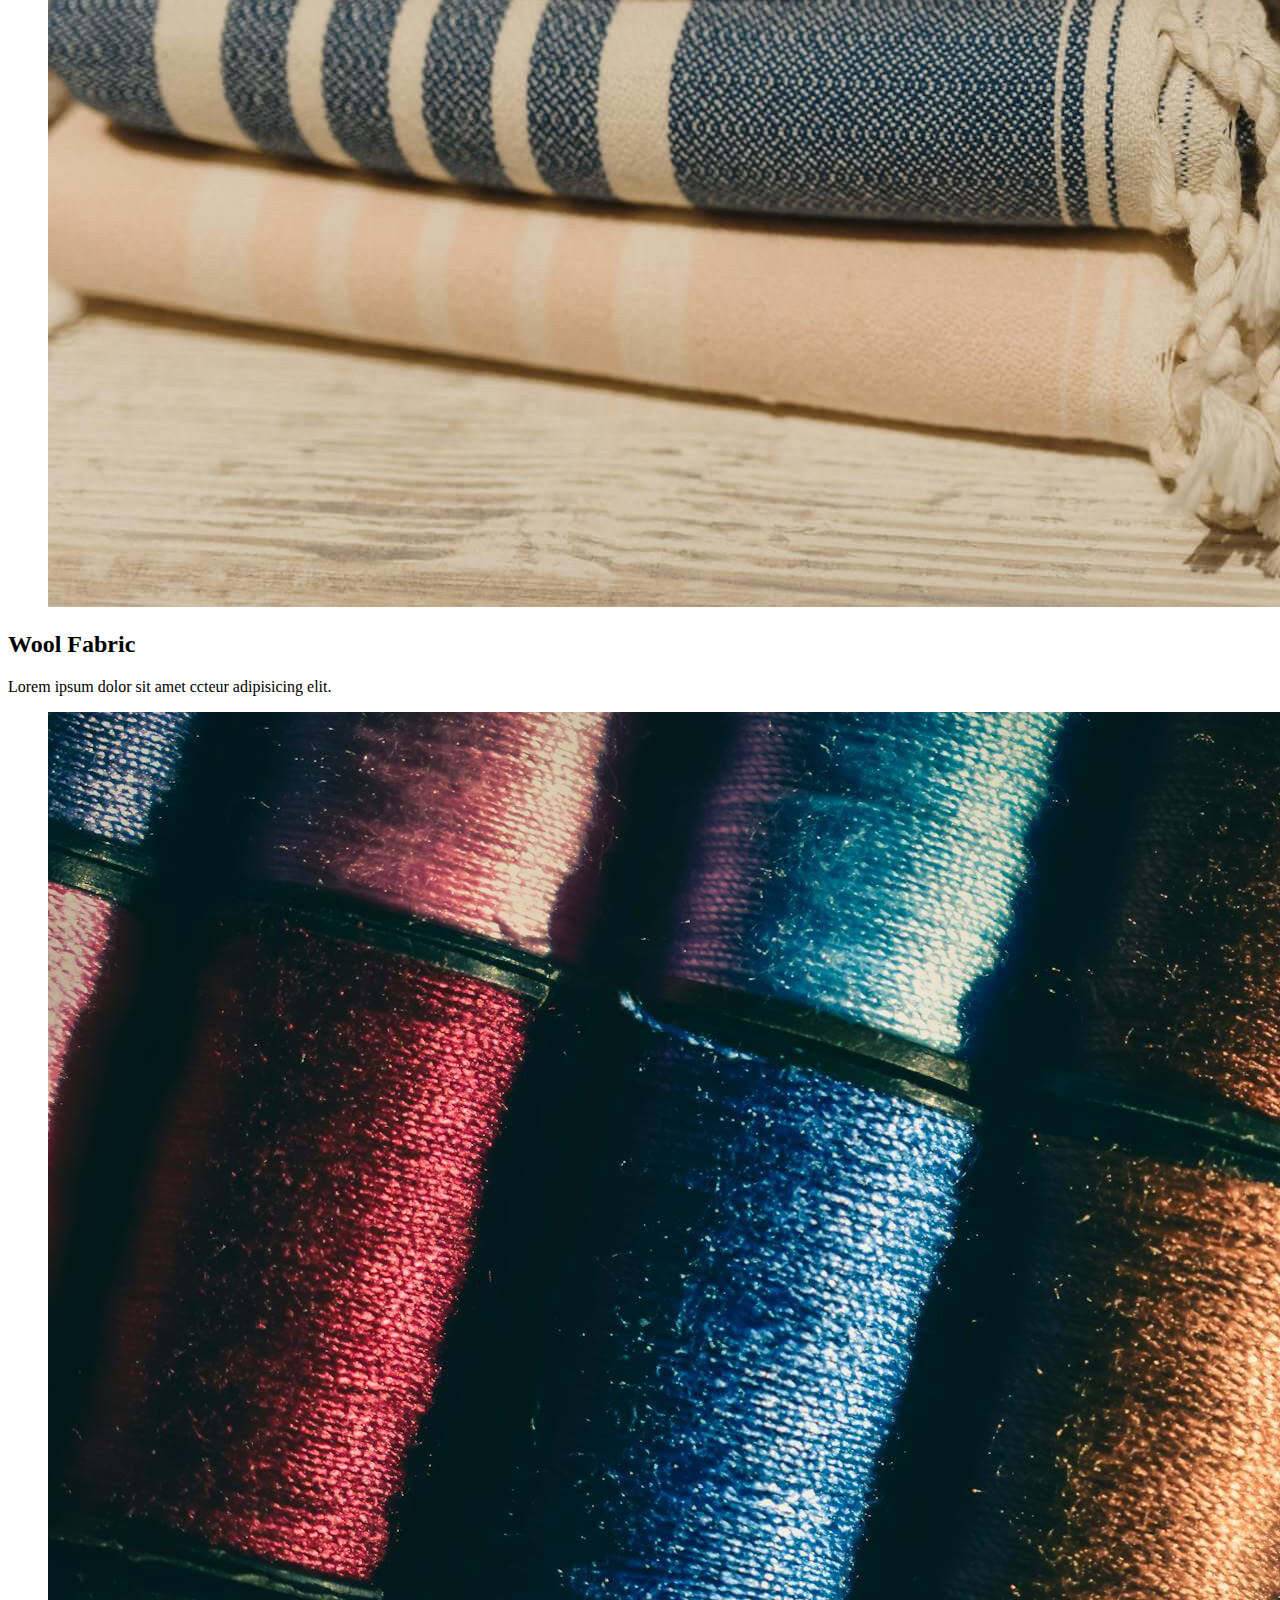
==== commit cab2e557: "Cambios predefenidos 27 - 05" ====
--- a/index.html
+++ b/index.html
@@ -5,11 +5,10 @@
     <meta name="viewport" content="width=device-width, initial-scale=1.0">
     <title>Manufacturas America EIRL</title>
     <link rel="icon" type="image/png" href="./pics/logo-man.png">
-    <link rel="stylesheet" href="style.css">
+    <link rel="stylesheet" href="./styles/style.css">
     <link rel="preconnect" href="https://fonts.googleapis.com">
     <link rel="preconnect" href="https://fonts.gstatic.com" crossorigin>
-    <link href="https://fonts.googleapis.com/css2?family=Roboto:wght@400;500&display=swap" rel="stylesheet">
-    <link href="https://fonts.googleapis.com/css2?family=Montserrat:ital,wght@0,100..900;1,100..900&family=Ubuntu+Sans:ital,wght@0,100..800;1,100..800&display=swap" rel="stylesheet">
+    <link href="https://fonts.googleapis.com/css2?family=PT+Sans:ital,wght@0,400;0,700;1,400;1,700&family=PT+Serif:ital,wght@0,400;0,700;1,400;1,700&display=swap" rel="stylesheet">
     <script src="https://kit.fontawesome.com/326d6d93eb.js" crossorigin="anonymous"></script>
 </head>
 <body>
@@ -25,16 +24,16 @@
                     <li>
                         <a class="secondary" href="#procesos">Procesos<i class="fa-solid fa-chevron-down"></i></a>
                         <ul class="menu-vertical">
-                            <li><a href="#">Bordados</a></li>
-                            <li><a href="#">Corte</a></li>
-                            <li><a href="#">Costura</a></li>
-                            <li><a href="#">Acabados</a></li>
-                            <li><a href="#">Despacho</a></li>
-                            <li><a href="#">Desarrollo</a></li>
+                            <li><a href="./Screens/process.html">Bordados</a></li>
+                            <li><a href="./screens/process.html">Corte</a></li>
+                            <li><a href="./Screens/process.html">Costura</a></li>
+                            <li><a href="./Screens/process.html">Acabados</a></li>
+                            <li><a href="./Screens/process.html">Despacho</a></li>
+                            <li><a href="./Screens/process.html">Desarrollo</a></li>
                         </ul>
                     </li>
-                    <li><a class="primary" href="#">Tienda</a></li>
-                    <li><a class="primary" href="#">Contáctenos</a></li>
+                    <li><a class="primary" href="./Screens/tienda.html">Tienda</a></li>
+                    <li><a class="primary" href="./Screens/contacto.html">Contáctenos</a></li>
                 </ul>
             </nav>
         </div>
@@ -59,32 +58,32 @@
             <section class="one-box">
                 <div class="descrip-left">
                     <h2>Manufacturas America E.I.R.L</h2>
-                    <h1>Nunca Puedes Equivocarte Con Nuestra Calidad</h1>
-                    <p class="p-one">Lorem ipsum dolor sit amet, consectetur adipisicing elit. Quisquam laudantium, impedit optio officiis accusantium ipsum.</p>
+                    <h1 class="tittle-h1">Nunca Puedes Equivocarte Con Nuestra Calidad</h1>
+                    <p class="parrafo">Lorem ipsum dolor sit amet, consectetur adipisicing elit. Quisquam laudantium, impedit optio officiis accusantium ipsum.</p>
                 </div>
                 <div class="descrip-right">
                     <button class="initial-button" type="button">DESCUBRE MAS</button>
                 </div>
                 <div class="card-info">
-                    <div class="one-info card">
+                    <div class="card">
                         <i class="fa-solid fa-wand-magic-sparkles"></i>
                         <div class="front-text">
-                            <h1>Excelente Material</h1>
-                            <p>Lorem, ipsum dolor sit amet consectetur adipisicing elit. </p>
-                        </div>
-                    </div>
-                    <div class="two-info card">
+                            <h1 class="tittle-h2">Excelente Material</h1>
+                            <p class="parrafo">Lorem ipsum dolor sit amet consectetur adipisicing elit. </p>
+                        </div>
+                    </div>
+                    <div class="card">
                         <i class="fa-solid fa-star"></i>
                         <div class="front-text">
-                            <h1>Calidad de Producto</h1>
-                            <p>Lorem ipsum dolor sit amet consectetur adipisicing elit.</p>
-                        </div>
-                    </div>
-                    <div class="three-info card">
+                            <h1 class="tittle-h2">Calidad de Producto</h1>
+                            <p class="parrafo">Lorem ipsum dolor sit amet consectetur adipisicing elit.</p>
+                        </div>
+                    </div>
+                    <div class="card">
                         <i class="fa-solid fa-leaf"></i>
                         <div class="front-text">
-                            <h1>Confiabilidad con el Cliente</h1>
-                            <p>Lorem ipsum dolor sit amet consectetur adipisicing elit.</p>
+                            <h1 class="tittle-h2">Confiabilidad con el Cliente</h1>
+                            <p class="parrafo">Lorem ipsum dolor sit amet consectetur adipisicing elit.</p>
                         </div>
                     </div>
                 </div>
@@ -128,7 +127,7 @@
         </section>
         <section class="three-part">
             <div class="counter-info">
-                <h1>Nuestro Trabajo en Números</h1>
+                <h1 class="tittle-h1">Nuestro Trabajo en Números</h1>
                 <div class="box-counter">
                     <i class="fa-solid fa-plus"></i>
                     <h2 class="counter" data-target="3000">0</h2>
@@ -237,9 +236,9 @@
                 </figure>
                 <!-- <figure class="card-client">
                     <img src="./pics/marcas/oh_pima.png" alt="pima">
-                </figure>
-                <figure class="card-client">
-                    <img src="./pics/marcas/trousseau.png" alt="trousseau"> -->
+                </figure> -->
+                <figure class="card-client">
+                    <img src="./pics/marcas/trousseau.png" alt="trousseau">
                 </figure>
             </div>
         </section>
@@ -247,7 +246,7 @@
             <article class="container-caract">
                 <div class="caract-box">
                     <h2 class="tittle-h2">¿PORQUÉ MANUFACTURAS AMERICA EIRL?</h2>
-                    <h1 class="tittle-h1">Lowest Price Guaranteed, Quality Never Compromised</h1>
+                    <h1 class="tittle-h1">Precio más bajo garantizado, calidad nunca comprometida</h1>
                     <p class="parrafo">Lorem ipsum dolor sit, amet consectetur adipisicing elit. Sunt, est fuga nisi sapiente saepe, aliquam maxime perferendis tenetur atque perspiciatis laborum, expedita magni sint blanditiis consequuntur! Eligendi, consectetur libero! Voluptate!. Lorem ipsum dolor sit amet consectetur adipisicing elit. Corporis, recusandae? Quas rerum, quidem tenetur, totam explicabo ipsa tempora iure quibusdam eos velit deleniti ex inventore esse tempore natus obcaecati vel?</p>
                 </div>
                 <div class="caract-porcent">
@@ -289,7 +288,7 @@
             <article class="container-contc">
                 <h1 class="tittle-h1">Consulta con nosotros el material adecuado para tu proyecto.</h1>
                 <p class="parrafito">Lorem ipsum dolor sit amet consectetur adipisicing elit. Tempore debitis enim, ducimus sunt nobis nam deleniti veritatis exercitationem harum dolore, saepe inventore recusandae adipisci. Quibusdam consequuntur consectetur quos mollitia alias.</p>
-                <button type="button" class="initial-button">CONTACTENOS</button>
+                <button type="button" class="initial-button" onclick="location.href='./Screens/contacto.html'">CONTACTENOS</button>
             </article>
         </section>
         <section class="eight-part">
@@ -372,8 +371,8 @@
                     <ul class="enlaces">
                         <li><a href="#"><i class="fa-regular fa-circle-right"></i>Inicio</a></li>
                         <li><a href="#nosotros"><i class="fa-regular fa-circle-right"></i>Nosotros</a></li>
-                        <li><a href="#"><i class="fa-regular fa-circle-right"></i>Tienda</a></li>
-                        <li><a href="#"><i class="fa-regular fa-circle-right"></i>Contáctenos</a></li>
+                        <li><a href="../Screens/tienda.html"><i class="fa-regular fa-circle-right"></i>Tienda</a></li>
+                        <li><a href="../Screens/contacto.html"><i class="fa-regular fa-circle-right"></i>Contáctenos</a></li>
                     </ul>
                 </div>
                 <div class="box-enlaces">
@@ -381,7 +380,7 @@
                     <ul class="enlaces">
                         <li><i class="fa-solid fa-phone"></i>+51 923 232 414</li>
                         <li><i class="fa-regular fa-envelope"></i>manufacturas@gmail.com</li>
-                        <li><i class="fa-solid fa-location-dot"></i>Av. Los Castillos 504, Lima 15023</li>
+                        <li><i class="fa-solid fa-location-arrow"></i>Av. Los Castillos 504, Lima 15023</li>
                     </ul>
                 </div>
             </div>
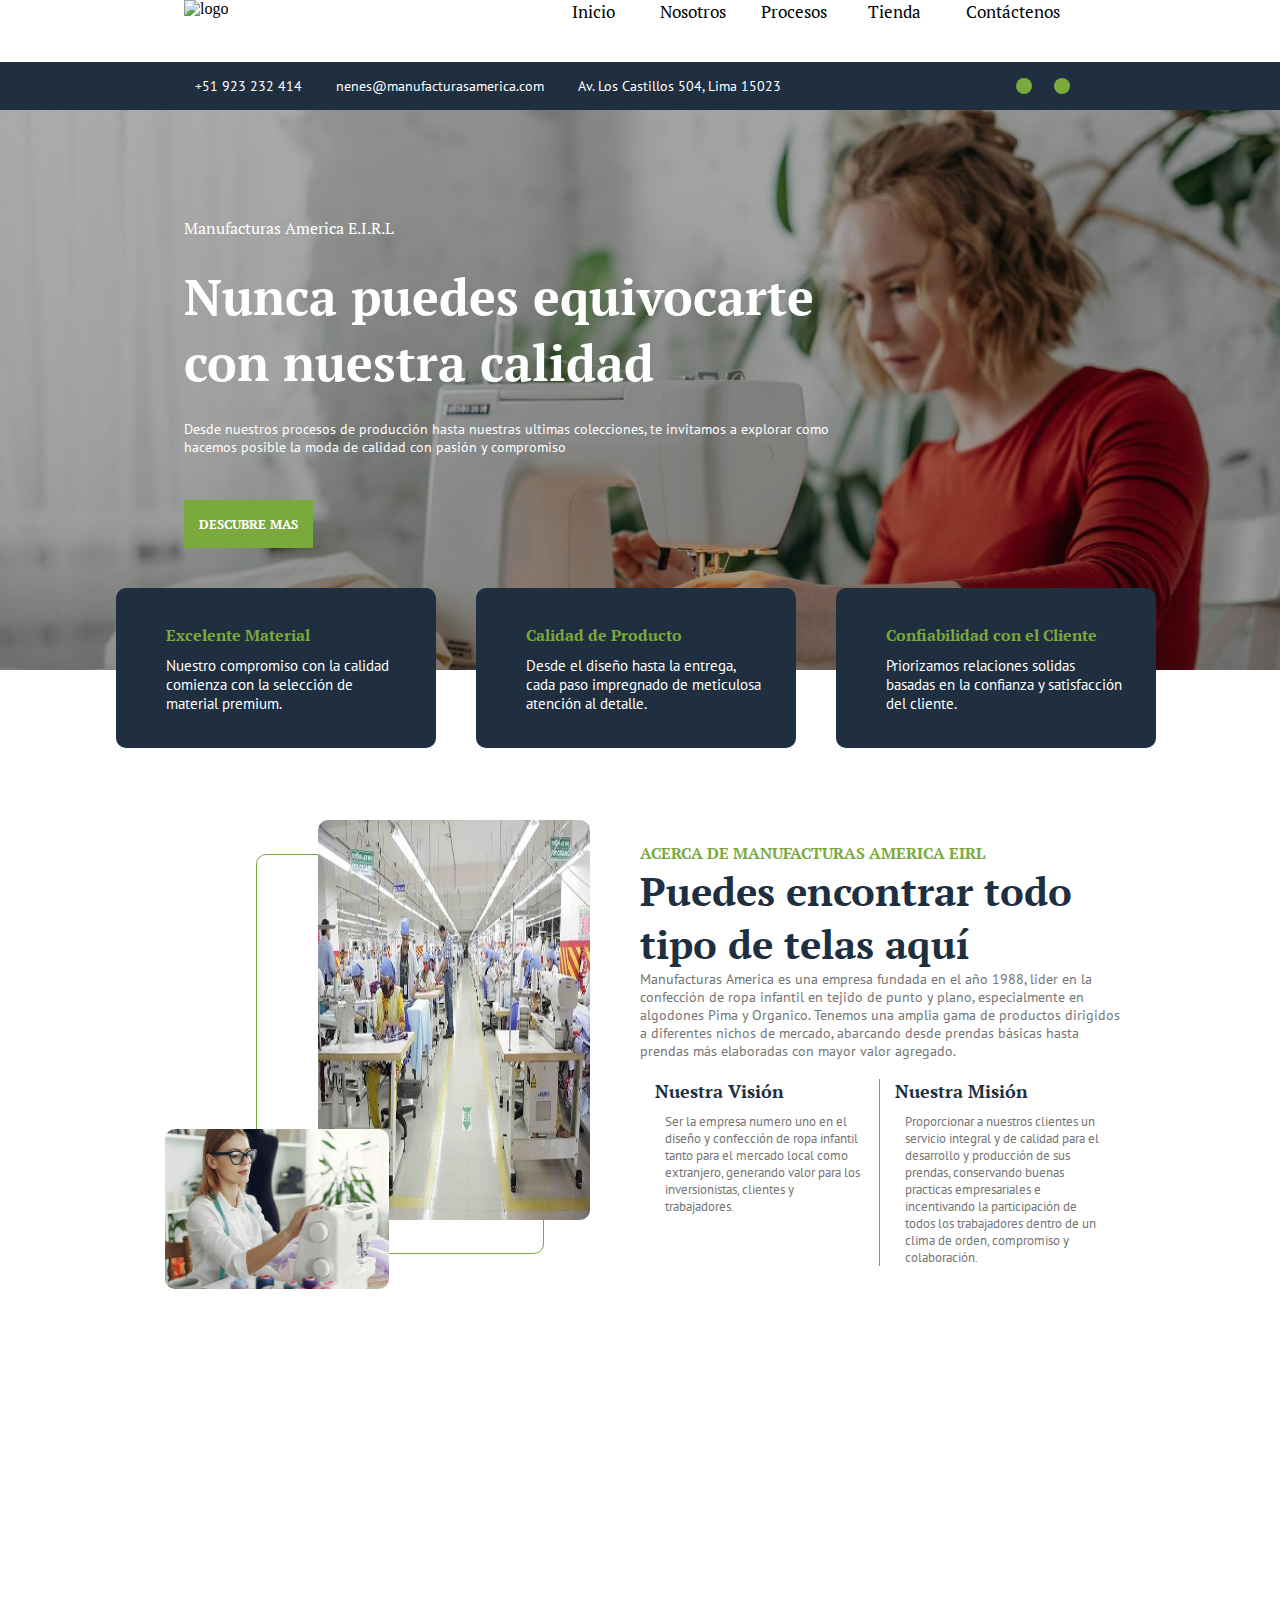
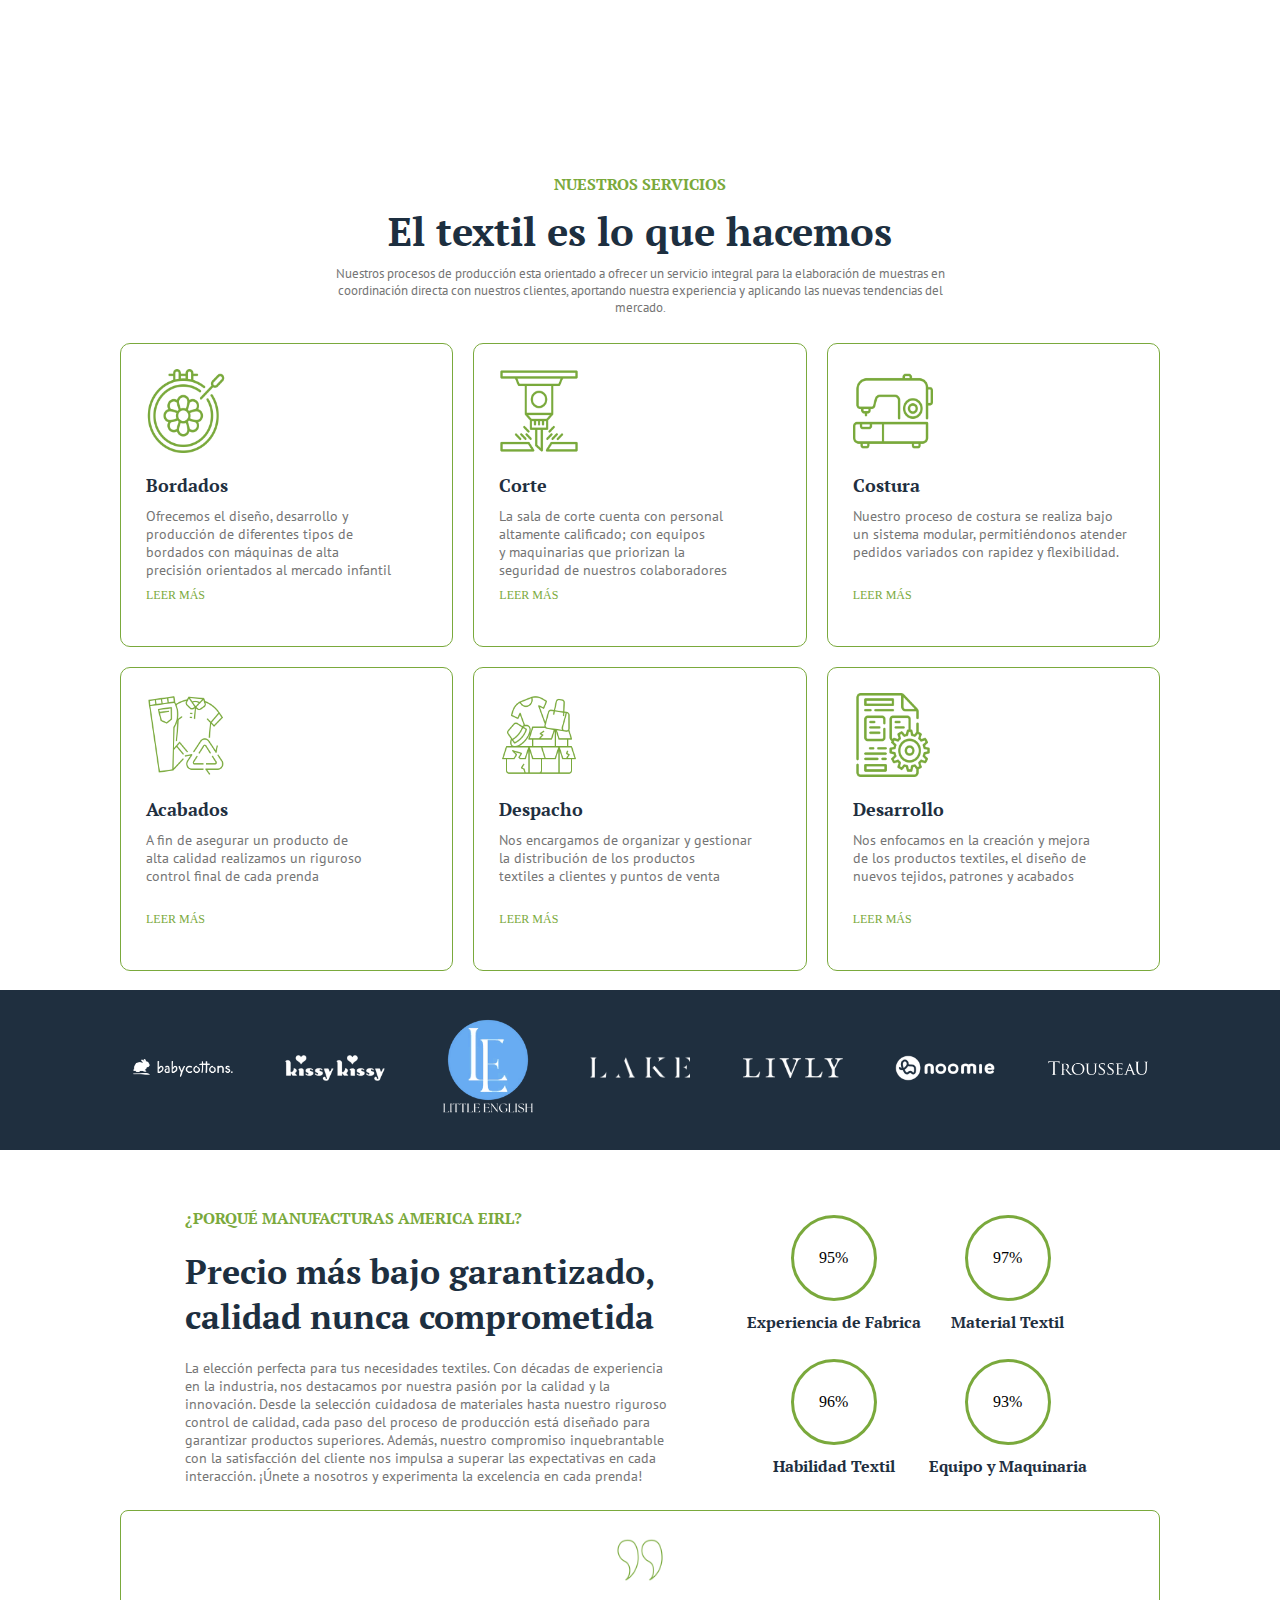
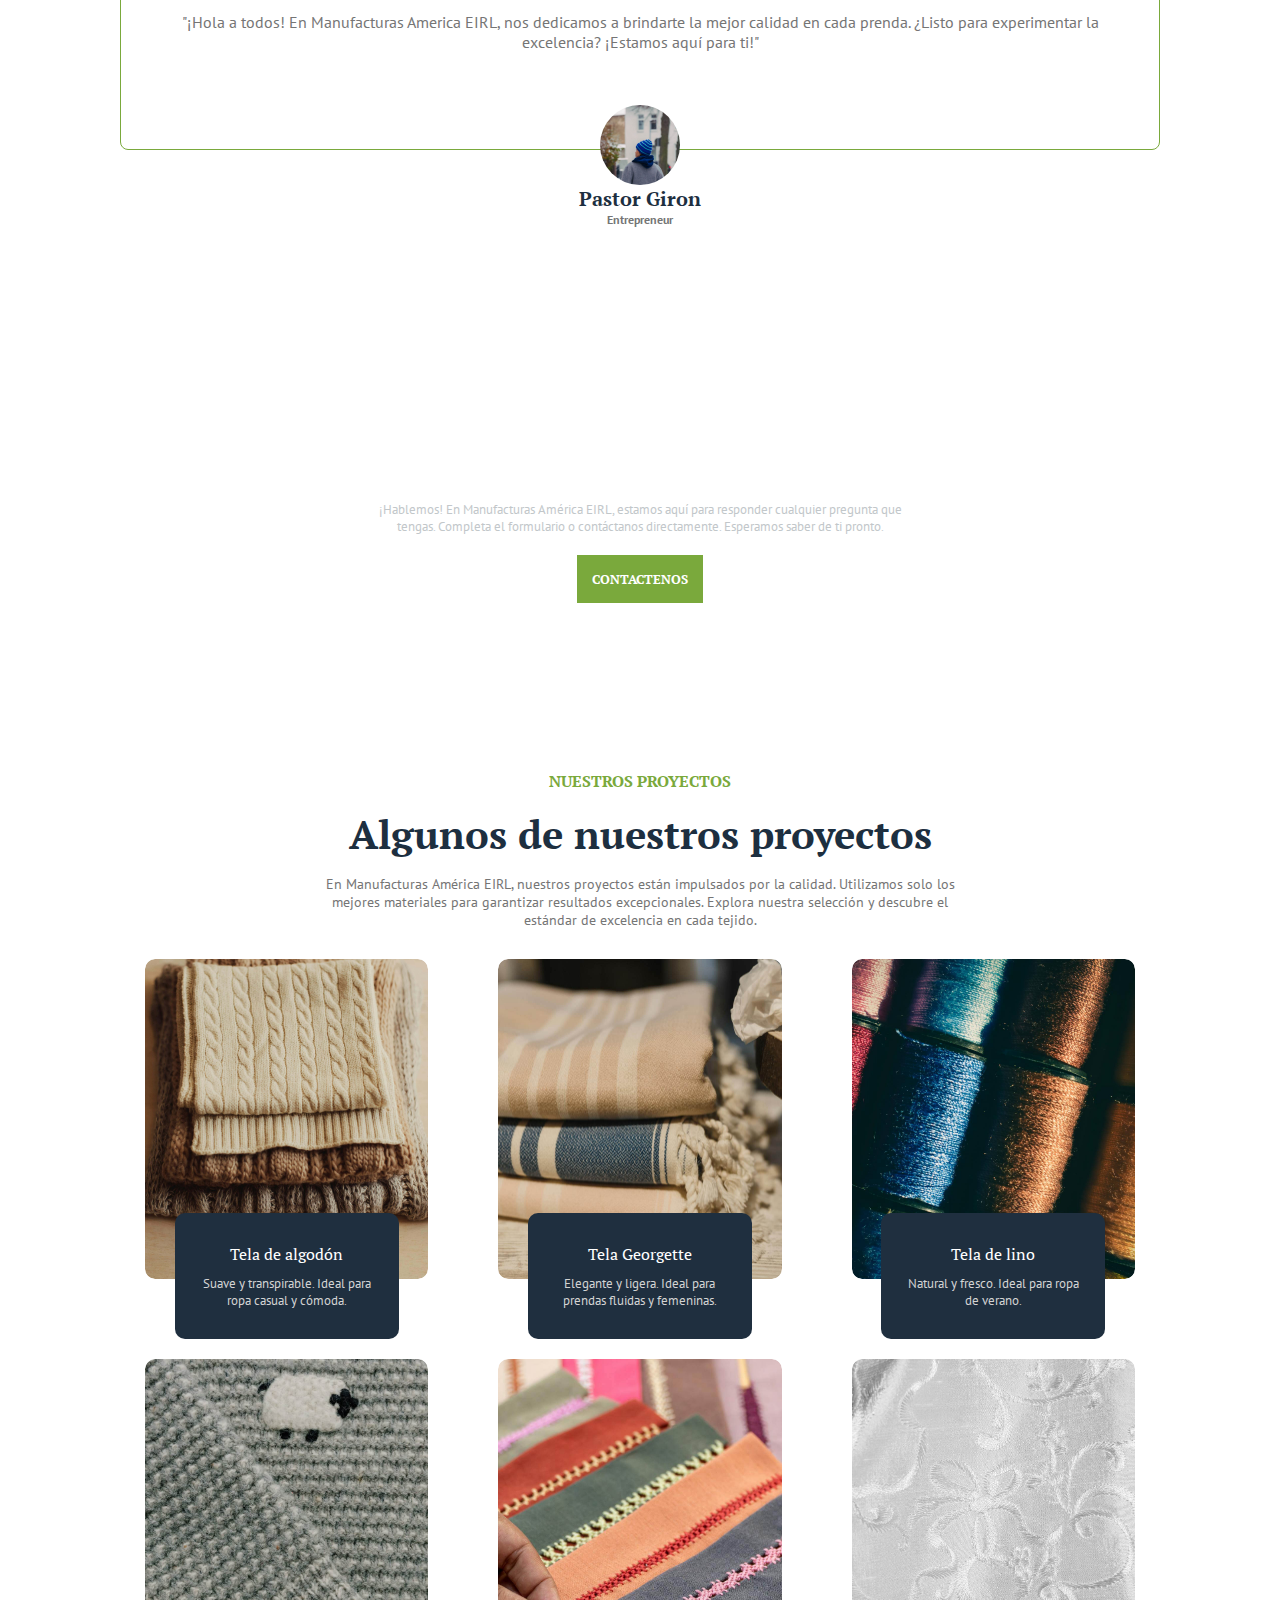
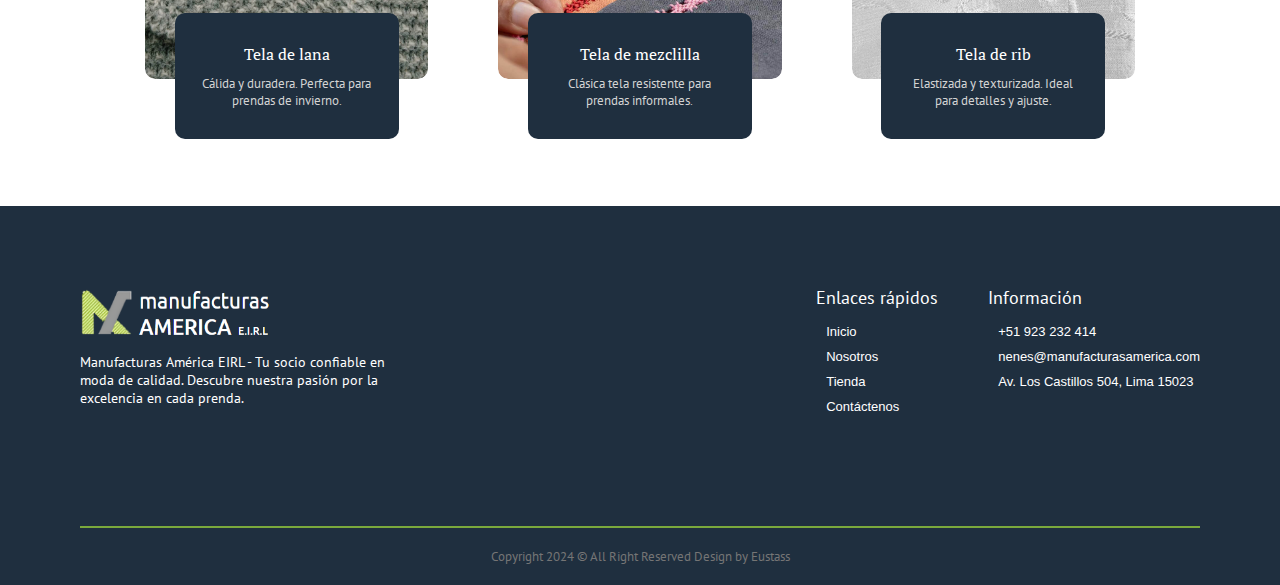
==== commit b23f8a6b: "Last changes 29 - 05" ====
--- a/index.html
+++ b/index.html
@@ -20,16 +20,16 @@
                 </figure>
                 <ul class="menu-horizontal">
                     <li><a class="primary" href="#">Inicio</a></li>
-                    <li><a class="primary" href="#nosotros">Nosotros</a></li>
+                    <li><a class="primary" href="./Screens/nosotros.html">Nosotros</a></li>
                     <li>
                         <a class="secondary" href="#procesos">Procesos<i class="fa-solid fa-chevron-down"></i></a>
                         <ul class="menu-vertical">
-                            <li><a href="./Screens/process.html">Bordados</a></li>
-                            <li><a href="./screens/process.html">Corte</a></li>
-                            <li><a href="./Screens/process.html">Costura</a></li>
-                            <li><a href="./Screens/process.html">Acabados</a></li>
-                            <li><a href="./Screens/process.html">Despacho</a></li>
-                            <li><a href="./Screens/process.html">Desarrollo</a></li>
+                            <li><a href="./Screens/process.html#desarrollo">Desarrollo</a></li>
+                            <li><a href="./screens/process.html#bordado">Bordado</a></li>
+                            <li><a href="./Screens/process.html#corte">Corte</a></li>
+                            <li><a href="./Screens/process.html#costura">Costura</a></li>
+                            <li><a href="./Screens/process.html#acabados">Acabados</a></li>
+                            <li><a href="./Screens/process.html#despacho">Despacho</a></li>
                         </ul>
                     </li>
                     <li><a class="primary" href="./Screens/tienda.html">Tienda</a></li>
@@ -42,7 +42,7 @@
                 <div class="info-details">
                     <ul class="op-found">
                         <li><i class="fa-solid fa-phone"></i>+51 923 232 414</li>
-                        <li><i class="fa-regular fa-envelope"></i>manufacturas.gmail.com</li>
+                        <li><i class="fa-regular fa-envelope"></i>nenes@manufacturasamerica.com</li>
                         <li><i class="fa-solid fa-location-dot"></i>Av. Los Castillos 504, Lima 15023</li>
                     </ul>
                 </div>
@@ -58,32 +58,32 @@
             <section class="one-box">
                 <div class="descrip-left">
                     <h2>Manufacturas America E.I.R.L</h2>
-                    <h1 class="tittle-h1">Nunca Puedes Equivocarte Con Nuestra Calidad</h1>
-                    <p class="parrafo">Lorem ipsum dolor sit amet, consectetur adipisicing elit. Quisquam laudantium, impedit optio officiis accusantium ipsum.</p>
+                    <h1 class="tittle-h1">Nunca puedes equivocarte con nuestra calidad</h1>
+                    <p class="parrafo">Desde nuestros procesos de producción hasta nuestras ultimas colecciones, te invitamos a explorar como hacemos posible la moda de calidad con pasión y compromiso</p>
                 </div>
                 <div class="descrip-right">
-                    <button class="initial-button" type="button">DESCUBRE MAS</button>
+                    <button class="initial-button" type="button" onclick="location.href='./Screens/nosotros.html'">DESCUBRE MAS</button>
                 </div>
                 <div class="card-info">
                     <div class="card">
                         <i class="fa-solid fa-wand-magic-sparkles"></i>
                         <div class="front-text">
                             <h1 class="tittle-h2">Excelente Material</h1>
-                            <p class="parrafo">Lorem ipsum dolor sit amet consectetur adipisicing elit. </p>
+                            <p class="parrafo">Nuestro compromiso con la calidad comienza con la selección de material premium.</p>
                         </div>
                     </div>
                     <div class="card">
                         <i class="fa-solid fa-star"></i>
                         <div class="front-text">
                             <h1 class="tittle-h2">Calidad de Producto</h1>
-                            <p class="parrafo">Lorem ipsum dolor sit amet consectetur adipisicing elit.</p>
+                            <p class="parrafo"> Desde el diseño hasta la entrega, cada paso impregnado de meticulosa atención al detalle.</p>
                         </div>
                     </div>
                     <div class="card">
                         <i class="fa-solid fa-leaf"></i>
                         <div class="front-text">
                             <h1 class="tittle-h2">Confiabilidad con el Cliente</h1>
-                            <p class="parrafo">Lorem ipsum dolor sit amet consectetur adipisicing elit.</p>
+                            <p class="parrafo">Priorizamos relaciones solidas basadas en la confianza y satisfacción del cliente.</p>
                         </div>
                     </div>
                 </div>
@@ -103,7 +103,7 @@
                 <div class="card-descrip">
                     <div class="descrip-up">
                         <h2 class="tittle-h2">ACERCA DE MANUFACTURAS AMERICA EIRL</h2>
-                        <h1 class="tittle-h1">Puedes Encontrar Todo Tipo De Telas Aquí</h1>
+                        <h1 class="tittle-h1">Puedes encontrar todo tipo de telas aquí</h1>
                         <p class="parrafo">Manufacturas America es una empresa fundada en el año 1988, lider en la confección de ropa infantil en tejido de punto y plano, especialmente en algodones Pima y Organico. Tenemos una amplia gama de productos dirigidos a diferentes nichos de mercado, abarcando desde prendas básicas hasta prendas más elaboradas con mayor valor agregado.</p>
                     </div>
                     <div class="descrip-down">
@@ -127,7 +127,7 @@
         </section>
         <section class="three-part">
             <div class="counter-info">
-                <h1 class="tittle-h1">Nuestro Trabajo en Números</h1>
+                <h1 class="tittle-h1">Nuestro trabajo en números</h1>
                 <div class="box-counter">
                     <i class="fa-solid fa-plus"></i>
                     <h2 class="counter" data-target="3000">0</h2>
@@ -159,7 +159,7 @@
                     <h2 class="subtitle">Bordados</h2>
                     <div class="descrip-area">
                         <p class="parrafo">Ofrecemos el diseño, desarrollo y producción de diferentes tipos de bordados con máquinas de alta precisión orientados al mercado infantil</p>
-                        <a href="#">READ MORE <i class="fa-regular fa-circle-right"></i></a>
+                        <a href="./Screens/process.html#bordado">LEER MÁS <i class="fa-regular fa-circle-right"></i></a>
                     </div>
                 </div>
                 <div class="container">
@@ -169,7 +169,7 @@
                     <h2 class="subtitle">Corte</h2>
                     <div class="descrip-area">
                         <p class="parrafo">La sala de corte cuenta con personal altamente calificado; con equipos y maquinarias que priorizan la seguridad de nuestros colaboradores</p>
-                        <a href="#">READ MORE <i class="fa-regular fa-circle-right"></i></a>
+                        <a href="./Screens/process.html#corte">LEER MÁS <i class="fa-regular fa-circle-right"></i></a>
                     </div>
                 </div>
                 <div class="container">
@@ -179,7 +179,7 @@
                     <h2 class="subtitle">Costura</h2>
                     <div class="descrip-area">
                         <p class="parrafo">Nuestro proceso de costura se realiza bajo un sistema modular, permitiéndonos atender pedidos variados con rapidez y flexibilidad.</p>
-                        <a href="#">READ MORE <i class="fa-regular fa-circle-right"></i></a>
+                        <a href="./Screens/process.html#costura">LEER MÁS <i class="fa-regular fa-circle-right"></i></a>
                     </div>
                 </div>
                 <div class="container">
@@ -189,7 +189,7 @@
                     <h2 class="subtitle">Acabados</h2>
                     <div class="descrip-area">
                         <p class="parrafo">A fin de asegurar un producto de alta calidad realizamos un riguroso control final de cada prenda</p>
-                        <a href="#">READ MORE <i class="fa-regular fa-circle-right"></i></a>
+                        <a href="./Screens/process.html#acabado">LEER MÁS <i class="fa-regular fa-circle-right"></i></a>
                     </div>
                 </div>
                 <div class="container">
@@ -199,7 +199,7 @@
                     <h2 class="subtitle">Despacho</h2>
                     <div class="descrip-area">
                         <p class="parrafo">Nos encargamos de organizar y gestionar la distribución de los productos textiles a clientes y puntos de venta</p>
-                        <a href="#">READ MORE <i class="fa-regular fa-circle-right"></i></a>
+                        <a href="./Screens/process.html#despacho">LEER MÁS <i class="fa-regular fa-circle-right"></i></a>
                     </div>
                 </div>
                 <div class="container">
@@ -209,7 +209,7 @@
                     <h2 class="subtitle">Desarrollo</h2>
                     <div class="descrip-area">
                         <p class="parrafo">Nos enfocamos en la creación y mejora de los productos textiles, el diseño de nuevos tejidos, patrones y acabados</p>
-                        <a href="#">READ MORE <i class="fa-regular fa-circle-right"></i></a>
+                        <a href="./Screens/process.html#desarrollo">LEER MÁS <i class="fa-regular fa-circle-right"></i></a>
                     </div>
                 </div>
             </div>
@@ -247,7 +247,7 @@
                 <div class="caract-box">
                     <h2 class="tittle-h2">¿PORQUÉ MANUFACTURAS AMERICA EIRL?</h2>
                     <h1 class="tittle-h1">Precio más bajo garantizado, calidad nunca comprometida</h1>
-                    <p class="parrafo">Lorem ipsum dolor sit, amet consectetur adipisicing elit. Sunt, est fuga nisi sapiente saepe, aliquam maxime perferendis tenetur atque perspiciatis laborum, expedita magni sint blanditiis consequuntur! Eligendi, consectetur libero! Voluptate!. Lorem ipsum dolor sit amet consectetur adipisicing elit. Corporis, recusandae? Quas rerum, quidem tenetur, totam explicabo ipsa tempora iure quibusdam eos velit deleniti ex inventore esse tempore natus obcaecati vel?</p>
+                    <p class="parrafo">La elección perfecta para tus necesidades textiles. Con décadas de experiencia en la industria, nos destacamos por nuestra pasión por la calidad y la innovación. Desde la selección cuidadosa de materiales hasta nuestro riguroso control de calidad, cada paso del proceso de producción está diseñado para garantizar productos superiores. Además, nuestro compromiso inquebrantable con la satisfacción del cliente nos impulsa a superar las expectativas en cada interacción. ¡Únete a nosotros y experimenta la excelencia en cada prenda!</p>
                 </div>
                 <div class="caract-porcent">
                     <div class="porcent">
@@ -273,7 +273,7 @@
                     <figure class="icon-coments">
                         <img src="./pics/iconos/comilla.png" alt="comillas">
                     </figure>
-                    <p class="parrafito">"Lorem ipsum dolor sit amet consectetur adipisicing elit. Pariatur ducimus placeat doloremque eum porro labore excepturi quam natus maiores facere blanditiis dolore omnis nostrum consectetur, ea quisquam aliquam aut quo."</p>
+                    <p class="parrafito">"¡Hola a todos! En Manufacturas America EIRL, nos dedicamos a brindarte la mejor calidad en cada prenda. ¿Listo para experimentar la excelencia? ¡Estamos aquí para ti!"</p>
                     <div class="card-person">
                         <figure class="figure-person">
                             <img src="./pics/pastore.jpg" alt="admi">
@@ -287,7 +287,7 @@
         <section class="seven-part">
             <article class="container-contc">
                 <h1 class="tittle-h1">Consulta con nosotros el material adecuado para tu proyecto.</h1>
-                <p class="parrafito">Lorem ipsum dolor sit amet consectetur adipisicing elit. Tempore debitis enim, ducimus sunt nobis nam deleniti veritatis exercitationem harum dolore, saepe inventore recusandae adipisci. Quibusdam consequuntur consectetur quos mollitia alias.</p>
+                <p class="parrafito">¡Hablemos! En Manufacturas América EIRL, estamos aquí para responder cualquier pregunta que tengas. Completa el formulario o contáctanos directamente. Esperamos saber de ti pronto.</p>
                 <button type="button" class="initial-button" onclick="location.href='./Screens/contacto.html'">CONTACTENOS</button>
             </article>
         </section>
@@ -296,7 +296,7 @@
                 <div class="box-descrip-tela">
                     <h2 class="tittle-h2">NUESTROS PROYECTOS</h2>
                     <h1 class="tittle-h1">Algunos de nuestros proyectos</h1>
-                    <p class="parrafo">Lorem ipsum dolor sit amet consectetur adipisicing elit. Deleniti rerum veniam consequuntur eveniet inventore illum? Quisquam corrupti officiis ut necessitatibus eos, ab velit exercitationem magni accusamus, error molestias earum soluta.</p>
+                    <p class="parrafo">En Manufacturas América EIRL, nuestros proyectos están impulsados por la calidad. Utilizamos solo los mejores materiales para garantizar resultados excepcionales. Explora nuestra selección y descubre el estándar de excelencia en cada tejido.</p>
                 </div>
                 <div class="box-type-tela">
                     <div class="card-tela">
@@ -304,8 +304,8 @@
                             <img src="./pics/telas/t1.jpg" alt="t1">
                         </figure>
                         <div class="descrip-tela">
-                            <h2 class="tittle-h2">Cotton Fabric</h2>
-                            <p class="parrafito">Lorem ipsum dolor sit amet ccteur adipisicing elit.</p>
+                            <h2 class="tittle-h2">Tela de algodón</h2>
+                            <p class="parrafito">Suave y transpirable. Ideal para ropa casual y cómoda.</p>
                         </div>
                     </div>
                     <div class="card-tela">
@@ -313,8 +313,8 @@
                             <img src="./pics/telas/t2.jpg" alt="t2">
                         </figure>
                         <div class="descrip-tela">
-                            <h2 class="tittle-h2">Wool Fabric</h2>
-                            <p class="parrafito">Lorem ipsum dolor sit amet ccteur adipisicing elit.</p>
+                            <h2 class="tittle-h2">Tela Georgette</h2>
+                            <p class="parrafito">Elegante y ligera. Ideal para prendas fluidas y femeninas.</p>
                         </div>
                     </div>
                     <div class="card-tela">
@@ -322,8 +322,8 @@
                             <img src="./pics/telas/t3.jpg" alt="t3">
                         </figure>
                         <div class="descrip-tela">
-                            <h2 class="tittle-h2">Linen Fabric</h2>
-                            <p class="parrafito">Lorem ipsum dolor sit amet ccteur adipisicing elit.</p>
+                            <h2 class="tittle-h2">Tela de lino</h2>
+                            <p class="parrafito">Natural y fresco. Ideal para ropa de verano.</p>
                         </div>
                     </div>
                     <div class="card-tela">
@@ -331,8 +331,8 @@
                             <img src="./pics/telas/t4.jpg" alt="t4">
                         </figure>
                         <div class="descrip-tela">
-                            <h2 class="tittle-h2">Georgette Fabric</h2>
-                            <p class="parrafito">Lorem ipsum dolor sit amet ccteur adipisicing elit.</p>
+                            <h2 class="tittle-h2">Tela de lana</h2>
+                            <p class="parrafito">Cálida y duradera. Perfecta para prendas de invierno.</p>
                         </div>
                     </div>
                     <div class="card-tela">
@@ -340,8 +340,8 @@
                             <img src="./pics/telas/t5.jpg" alt="t5">
                         </figure>
                         <div class="descrip-tela">
-                            <h2 class="tittle-h2">Denim Fabric</h2>
-                            <p class="parrafito">Lorem ipsum dolor sit amet ccteur adipisicing elit.</p>
+                            <h2 class="tittle-h2">Tela de mezclilla</h2>
+                            <p class="parrafito">Clásica tela resistente para prendas informales.</p>
                         </div>
                     </div>
                     <div class="card-tela">
@@ -349,8 +349,8 @@
                             <img src="./pics/telas/t6.jpg" alt="t6">
                         </figure>
                         <div class="descrip-tela">
-                            <h2 class="tittle-h2">Leather Material</h2>
-                            <p class="parrafito">Lorem ipsum dolor sit amet ccteur adipisicing elit.</p>
+                            <h2 class="tittle-h2">Tela de rib</h2>
+                            <p class="parrafito">Elastizada y texturizada. Ideal para detalles y ajuste.</p>
                         </div>
                     </div>
                 </div>
@@ -363,7 +363,7 @@
                 <figure class="card-logo">
                     <img src="./pics/logotipo-reel.png" alt="logotipo">
                 </figure>
-                <p class="parrafo">Lorem ipsum dolor sit amet consectetur adipisicing elit. Omnis cumque deleniti enim, quo vitae corporis.</p>
+                <p class="parrafo">Manufacturas América EIRL - Tu socio confiable en moda de calidad. Descubre nuestra pasión por la excelencia en cada prenda.</p>
             </div>
             <div class="info-right f1">
                 <div class="box-enlaces">
@@ -379,7 +379,7 @@
                     <h2>Información</h2>
                     <ul class="enlaces">
                         <li><i class="fa-solid fa-phone"></i>+51 923 232 414</li>
-                        <li><i class="fa-regular fa-envelope"></i>manufacturas@gmail.com</li>
+                        <li><i class="fa-regular fa-envelope"></i>nenes@manufacturasamerica.com</li>
                         <li><i class="fa-solid fa-location-arrow"></i>Av. Los Castillos 504, Lima 15023</li>
                     </ul>
                 </div>
--- a/styles/style.css
+++ b/styles/style.css
@@ -0,0 +1,761 @@
+:root {
+    --main-color: #1F2F3F;
+    --main-two-color: #7AA93C;
+    --color-hover-button: #388E3C;
+
+    --parrafo: "PT Sans";
+    --tittle: "PT Serif";
+}
+
+* {
+    margin: 0;
+    padding: 0;
+    box-sizing: border-box;
+    list-style: none;
+}
+
+html {
+    font-size: 62.5;
+    scroll-behavior: smooth;
+}
+
+.header {
+    display: flex;
+    justify-content: center;
+}
+/* Primer nav */
+.box-left {
+    width: 100%;
+    padding: 10px;
+    display: grid;
+    margin-top: 62px;
+    background-color: var(--main-color);
+    place-content: center;
+}
+
+.nav-left {
+    width: 57rem;
+    padding: 5px;
+    display: flex;
+    color: white;
+    justify-content: space-between;
+    align-items: center;
+}
+.social-details {
+    width: 6rem;
+    display: flex;
+    justify-content: space-evenly;
+    align-items: center;
+}
+.social-details a{
+    font-size: 15px;
+    color: white;
+    background-color: var(--main-two-color);
+    border-radius: 50%;
+    padding: 8px;
+}
+.op-found {
+    display: flex;
+    justify-content: space-between;
+    width: 37rem;
+    font-family: var(--parrafo);
+    font-size: 14px;
+}
+.fa-phone, .fa-envelope, .fa-location-dot {
+    margin-right: 6px;
+}
+
+/* Segundo nav */
+.box-right {
+    width: 100%;
+    height: 3.8em;
+    position: fixed;
+    top: 0;
+    background-color: white;
+    z-index: 5;
+}
+.nav-right {
+    display: flex;
+    margin: 0 auto;
+    justify-content: space-between;
+    width: 57rem;
+}
+
+.card-logo {
+    width: 12rem;
+}
+.menu-horizontal {
+    width: 35rem;
+    display: flex;
+    justify-content: space-evenly;
+    align-items: center;
+    font-family: var(--tittle);
+    font-size: 17px;
+}
+.menu-horizontal .primary {
+    color: black;
+    position: relative;
+    padding: 0 9px;
+
+    transition: 0.3s;
+}
+.menu-horizontal .primary:after {
+    content: "";
+    position: absolute;
+    background-color: var(--main-two-color);
+    height: 3px;
+    width: 0;
+    left: 0;
+    bottom: -10px;
+
+    transition: 0.3s;
+}
+.menu-vertical {
+    position: absolute;
+    display: none;
+    bottom: -240.7px;
+    width: 130px;
+    height: 240px;
+    border-top: 3px solid var(--main-two-color);
+    background-color: var(--main-color);
+}
+.menu-vertical li a {
+    display: block;
+    padding: 7.8px;
+    color: white;
+    border-bottom: 0.5px solid #757575;
+}
+.secondary {
+    padding-bottom: 25px;
+}
+.secondary .fa-chevron-down {
+    margin-left: 5px;
+    transition: all 0.3s ease-out;
+}
+.secondary .fa-chevron-down:hover {
+    transform: rotateY(-180deg);
+}
+
+/* Bloque main */
+.main {
+    display: grid;
+    place-items: center;
+}
+/*first body*/
+.first-part{
+    background-image: linear-gradient(rgba(4, 5, 9, 0.3),
+    rgba(4, 5, 9, 0.4)), url(../pics/fond-textil.jpg);
+    background-size: cover;
+    background-repeat: no-repeat;
+    background-position: center;
+    background-attachment: fixed;
+    width: 100%;
+    height: 35em;
+    display: grid;
+    place-items: center;
+}
+
+.one-box {
+    width: 57rem;
+    position: relative;
+}
+.descrip-left {
+    width: 41rem;
+    height: 18em;
+    display: flex;
+    color: white;
+    flex-direction: column;
+    justify-content: space-evenly;
+    margin-bottom: 20px;
+}
+.descrip-left h2 {
+    font-family: var(--tittle);
+    font-size: 16px;
+    font-weight: 400;
+}
+.descrip-left h1 {
+    font-size: 50px;
+    font-family: var(--tittle);
+    color: white;
+}
+.descrip-left .parrafo {
+    color: white;
+}
+
+.descrip-right {
+    display: inline-block;
+    margin-bottom: 40px;
+}
+.initial-button {
+    background-color: var(--main-two-color);
+    padding: 15px;
+    border: 0;
+    font-weight: bold;
+    font-family: var(--tittle);
+    color: white;
+
+    transition: all 0.3s ease-in-out;
+}
+
+.card-info {
+    width: 70em;
+    position: absolute;
+    right: -100px;
+    display: flex;
+    justify-content: space-evenly;
+}
+.card {
+    width: 20em;
+    height: 10em;
+    padding: 30px;
+    background-color: var(--main-color);
+    border-radius: 10px;
+    display: flex;
+    align-items: center;
+    justify-content: center;
+    color: white;
+}
+.card i {
+    font-size: 25px;
+    color: var(--main-two-color);
+    margin-right: 20px;
+}
+.front-text {
+    display: grid;
+    gap: 10px;
+}
+.front-text .tittle-h2 {
+    font-size: 16px;
+}
+.front-text .parrafo {
+    color: white;
+    font-size: 15px;
+}
+
+/* second body */
+.two-part {
+    display: grid;
+    place-items: center;
+    width: 60em;
+    height: 48em;
+}
+.two-box {
+    display: flex;
+    height: 30rem;
+}
+
+.card-preview {
+    width: 50%;
+    display: flex;
+    justify-content: center;
+    align-items: center;
+    flex-direction: column;
+    position: relative;
+}
+.box {
+    position: absolute;
+    border-radius: 10px;
+    overflow: hidden;
+}
+
+.phto1 {
+    top: 315px;
+    left: 5px;
+    width: 14em;
+    height: 10em;
+    z-index: 3;
+}
+.phto2 {
+    top: 6px;
+    right: 50px;
+    width: 17em;
+    height: 25em;
+    z-index: 2;
+}
+.phto3 {
+    width: 18em;
+    height: 25em;
+    border: 1px solid var(--main-two-color);
+}
+
+.card-descrip {
+    width: 50%;
+    display: flex;
+    flex-direction: column;
+    justify-content: space-evenly;
+}
+
+.descrip-up {
+    height: 13em;
+    display: flex;
+    flex-direction: column;
+    justify-content: space-between;
+}
+
+.descrip-down {
+    display: flex;
+}
+.my {
+    width: 50%;
+    padding: 0px 15px;
+}
+.vision {
+    border-right: 1px solid var(--main-two-color);
+}
+.info-ame {
+    display: flex;
+    justify-content: space-evenly;
+    font-family: var(--parrafo);
+    font-size: 13px;
+    color: #757575;
+}
+.fa-circle-check {
+    margin-right: 10px;
+    color: var(--main-two-color);
+}
+
+/* three part */
+.three-part {
+    background-image: linear-gradient(rgba(4, 5, 9, 0.2),
+    rgba(4, 5, 9, 0.3)), url(../pics/fond_4.jpg);
+    background-size: cover;
+    background-repeat: no-repeat;
+    background-position: center;
+    background-attachment: fixed;
+    width: 100%;
+    height: 18em;
+    display: grid;
+    place-items: center;
+}
+.counter-info {
+    margin: 0 auto;
+    width: 57em;
+    display: flex;
+    justify-content: space-evenly;
+    align-items: center;
+    color: white;
+}
+.counter-info .tittle-h1 {
+    width: 9em;
+    font-size: 40px;
+    color: white;
+}
+.box-counter {
+    display: flex;
+    flex-direction: column;
+    position: relative;
+    padding: 15px;
+    font-size: 20px;
+    font-family: var(--tittle);
+    text-align: center;
+
+    transition: all 0.5s ease-in-out;
+}
+.box-counter h3 {
+    font-size: 18px;
+}
+.box-counter
+.fa-plus {
+    color: var(--main-two-color);
+    position: absolute;
+    right: 25px;
+    top: 10px;
+}
+
+/* four part */
+.four-part {
+    width: 65em;
+    height: 54em;
+    display: flex;
+    flex-direction: column;
+    justify-content: space-evenly;
+}
+
+.service-info {
+    height: 10em;
+    display: flex;
+    flex-direction: column;
+    justify-content: space-evenly;
+    align-items: center;
+    margin-top: 20px;
+}
+.service-info .parrafito {
+    width: 50em;
+}
+.box-areas {
+    display: grid;
+    gap: 20px;
+    grid-template-columns: repeat(3, 1fr);
+}
+.container {
+    border: 1px solid var(--main-two-color);
+    border-radius: 10px;
+    display: grid;
+    grid-template-rows: repeat(3,0.5fr);
+    padding: 25px;
+
+    transition: 0.4s;
+}
+.img-area {
+    width: 5em;
+    margin-bottom: 20px;
+    filter: invert(61%) sepia(51%) saturate(519%) hue-rotate(44deg) brightness(90%) contrast(84%);
+}
+.descrip-area {
+    height: 6rem;
+    display: flex;
+    text-wrap: balance;
+    flex-direction: column;
+    justify-content: space-between;
+}
+.descrip-area a {
+    color: var(--main-two-color);
+    font-size: 12px;
+}
+
+/* five part */
+.five-part {
+    width: 100%;
+    height: 10em;
+    display: grid;
+    place-items: center;
+    background-color: var(--main-color);
+}
+.container-clients {
+    /* border: 2px solid red; */
+    margin: 0 auto;
+    width: 70em;
+    display: flex;
+    justify-content: space-evenly;
+    align-items: center;
+}
+.card-client {
+    width: 100px;
+}
+
+/* six part */
+.six-part {
+    width: 65rem;
+    height: 47em;
+    display: flex;
+    flex-direction: column;
+    justify-content: center;
+}
+.container-caract {
+    height: 18em;
+    display: flex;
+    justify-content: space-evenly;
+}
+.caract-box {
+    width: 31em;
+    display: flex;
+    flex-direction: column;
+    justify-content: center;
+    gap: 20px;
+}
+.caract-porcent {
+    display: grid;
+    align-items: center;
+    grid-template-columns: repeat(2, 1fr);
+}
+.porcent {
+    display: flex;
+    flex-direction: column;
+    align-items: center;
+    text-align: center;
+}
+.porcent li {
+    border: 3px solid var(--main-two-color);
+    padding: 40px;
+    display: flex;
+    justify-content: center;
+    align-items: center;
+    width: 4em;
+    height: 5em;
+    border-radius: 50%;
+}
+.porcent .tittle-h2 {
+    color: var(--main-color);
+    margin-top: 10px;
+    font-size: 16px;
+}
+.caract-box .tittle-h1 {
+    font-size: 34px;
+}
+.container-coments {
+    margin-top: 20px;
+    margin-bottom: 100px;
+}
+.box-coments {
+    border: 1px solid var(--main-two-color);
+    border-radius: 8px;
+    display: flex;
+    height: 15em;
+    position: relative;
+    padding: 22px;
+    flex-direction: column;
+    align-items: center;
+}
+.card-person {
+    display: flex;
+    align-items: center;
+    flex-direction: column;
+    position: absolute;
+    bottom: -78px;
+}
+.card-person img {
+    object-fit: cover;
+}
+.card-person .tittle-h1 {
+    font-size: 20px;
+}
+.figure-person {
+    width: 5em;
+    height: 5em;
+    border-radius: 50%;
+    overflow: hidden;
+}
+.icon-coments {
+    width: 50px;
+    filter: invert(61%) sepia(51%) saturate(519%) hue-rotate(44deg) brightness(90%) contrast(84%);
+    margin-bottom: 25px;
+}
+.box-coments .parrafito {
+    font-size: 16px;
+}
+.card-person .parrafo {
+    font-size: 12px;
+}
+
+/* seven part */
+.seven-part {
+    width: 100%;
+    height: 25em;
+    background-image: linear-gradient(rgba(0, 0, 0, 0.5), rgba(0, 0, 0, 0.5)), url(../pics/team.jpeg);
+    background-size: cover;
+    background-repeat: no-repeat;
+    background-position: center;
+    background-attachment: fixed;
+    display: flex;
+    justify-content: center;
+    text-align: center;
+}
+.container-contc {
+    width: 35em;
+    display: flex;
+    flex-direction: column;
+    align-items: center;
+    justify-content: center;
+    gap: 20px;
+}
+.container-contc .tittle-h1 {
+    color: white;
+    font-size: 30px;
+}
+.container-contc .parrafito {
+    color: #c2c7ca;
+}
+
+/* eight part */
+.eight-part {
+    width: 65rem;
+}
+.container-tela {
+    height: 69em;
+    display: flex;
+    flex-direction: column;
+    justify-content: center;
+}
+.box-descrip-tela {
+    display: flex;
+    flex-direction: column;
+    align-items: center;
+    gap: 15px;
+    margin-bottom: 30px;
+}
+.box-descrip-tela .parrafo {
+    width: 45em;
+    text-align: center;
+}
+.box-type-tela {
+    display: grid;
+    grid-template-columns: repeat(3, 1fr);
+    flex-wrap: wrap;
+    gap: 20px;
+}
+.card-tela {
+    display: flex;
+    flex-direction: column;
+    align-items: center;
+    position: relative;
+    margin-bottom: 60px;
+}
+.box-tela-img {
+    width: 17.7em;
+    height: 20em;
+    overflow: hidden;
+    border-radius: 10px;
+}
+.box-tela-img img {
+    object-fit: cover;
+    border-radius: 10px;
+    background-position: center;
+
+    transition: all 0.3s ease-in-out;
+}
+.descrip-tela {
+    width: 14em;
+    padding: 30px 20px;
+    color: white;
+    bottom: -60px;
+    position: absolute;
+    background-color: var(--main-color);
+    border-radius: 10px;
+    text-align: center;
+}
+.descrip-tela .tittle-h2 {
+    color: white;
+    margin-bottom: 10px;
+    font-weight: 400;
+}
+.descrip-tela .parrafito {
+    color: lightgray;
+}
+
+
+/* pie de pagina */
+.footer {
+    width: 100%;
+    display: flex;
+    background-color: var(--main-color);
+    align-items: center;
+    flex-direction: column;
+}
+.container-footer {
+    width: 70rem;
+    height: 20em;
+    display: flex;
+    justify-content: space-between;
+}
+.f1 {
+    margin-top: 80px;
+}
+.info-left {
+    width: 20rem;
+    gap: 14px;
+    display: flex;
+    flex-direction: column;
+}
+.info-left .parrafo {
+    color: white;
+}
+.info-right {
+    color: white;
+    display: flex;
+    gap: 50px;
+}
+.box-enlaces h2 {
+    margin-bottom: 15px;
+    font-size: 18px;
+    font-weight: 500;
+    font-family: var(--parrafo);
+}
+.enlaces {
+    gap: 10px;
+    display: flex;
+    font-family: Helvetica;
+    font-size: 13px;
+    flex-direction: column;
+}
+.enlaces a {
+    transition: all 0.3s ease-in-out;
+}
+.enlaces li i {
+    margin-right: 10px;
+    color: var(--main-two-color);
+}
+.info-right a {
+    color: white;
+}
+
+/* yo */
+.master {
+    width: 70rem;
+    padding: 20px 0;
+    border-top: 2px solid var(--main-two-color);
+}
+
+.enlaces li a:hover {
+    color: var(--main-two-color);
+}
+.card-tela:hover .parrafito {
+    color: white;
+}
+.box-tela-img:hover img {
+    -webkit-transform: scale(1.1);
+    transform: scale(1.1);
+    filter: contrast(120%);
+}
+.container:hover {
+    border: 1px solid black;
+}
+.initial-button:hover {
+    background-color: #3e8e41;
+}
+.descrip-area a:hover {
+    color: black;
+}
+.menu-horizontal a:hover
+.menu-horizontal a.active {
+    color: var(--main-two-color);
+}
+.menu-horizontal a:hover:after {
+    width: 100%;
+}
+.menu-horizontal a:hover {
+    color: var(--main-two-color);
+}
+.menu-horizontal li:hover .menu-vertical {
+    display: block;
+}
+
+.tittle-h2 {
+    color: var(--main-two-color);
+    font-size: 16px;
+    font-family: var(--tittle);
+}
+.tittle-h1 {
+    font-size: 40px;
+    font-family: var(--tittle);
+    color: #1D2F40;
+}
+.parrafo {
+    text-align: left;
+    font-size: 14px;
+    font-family: var(--parrafo);
+    color: #757575;
+}
+.parrafito {
+    text-align: center;
+    font-size: 13px;
+    font-family: var(--parrafo);
+    color: #757575;
+}
+.subtitle {
+    margin-bottom: 10px;
+    font-size: 18px;
+    font-family: var(--tittle);
+    color: var(--main-color);
+}
+
+button {
+    cursor: pointer;
+}
+img {
+    width: 100%;
+    height: 100%;
+}
+a {
+    text-decoration: none;
+    color:black;
+}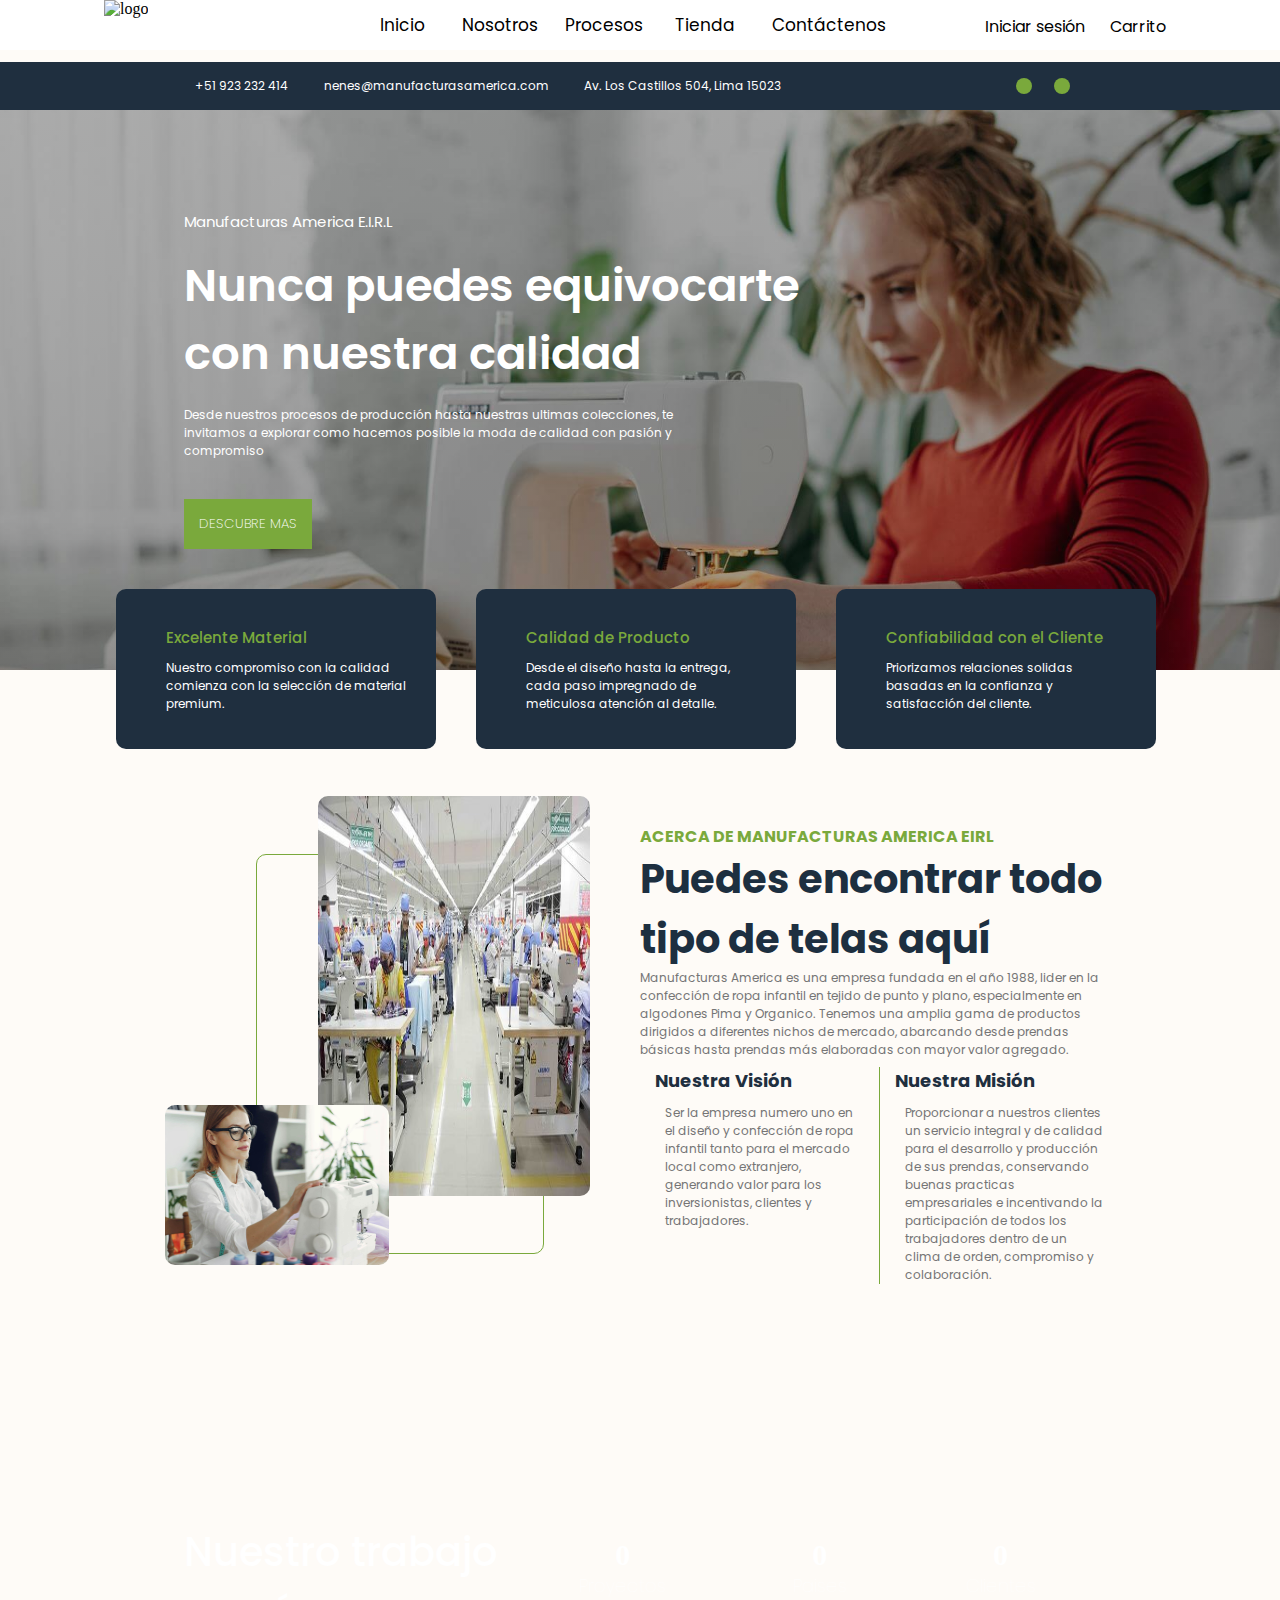
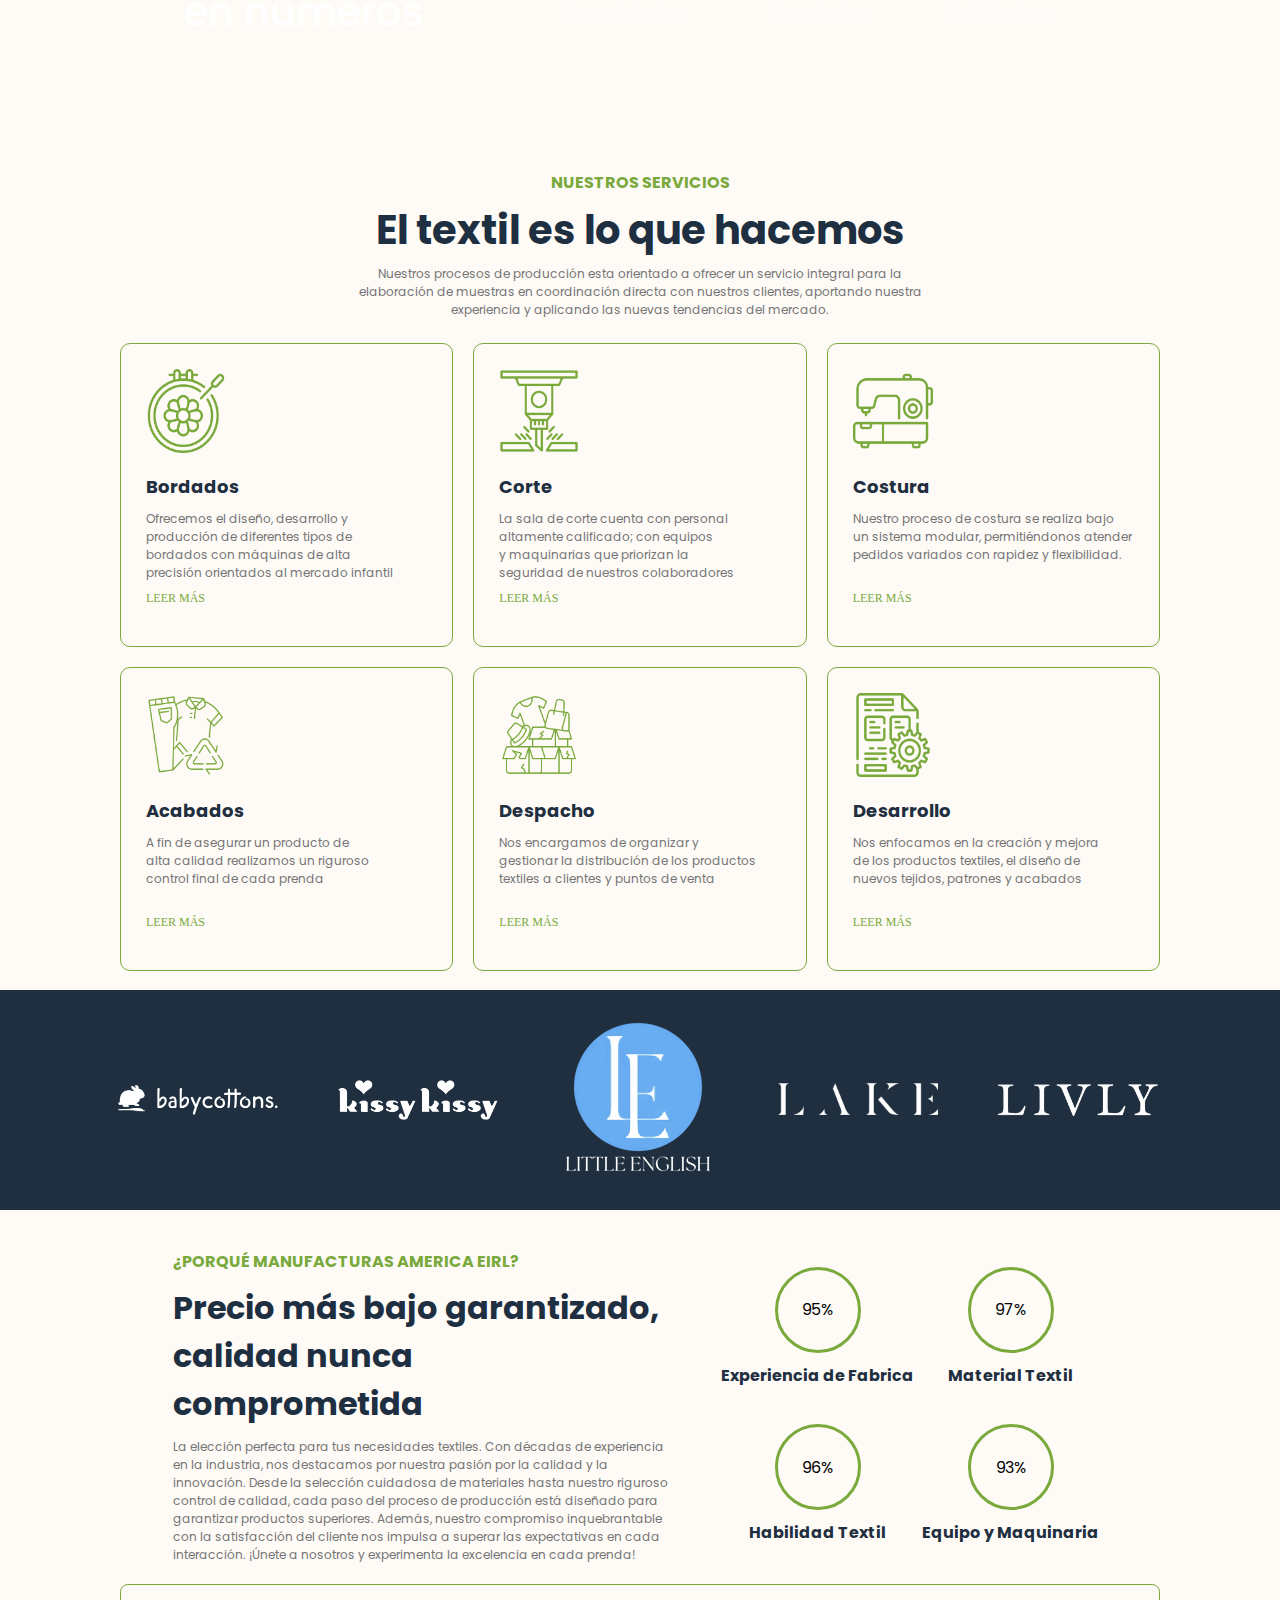
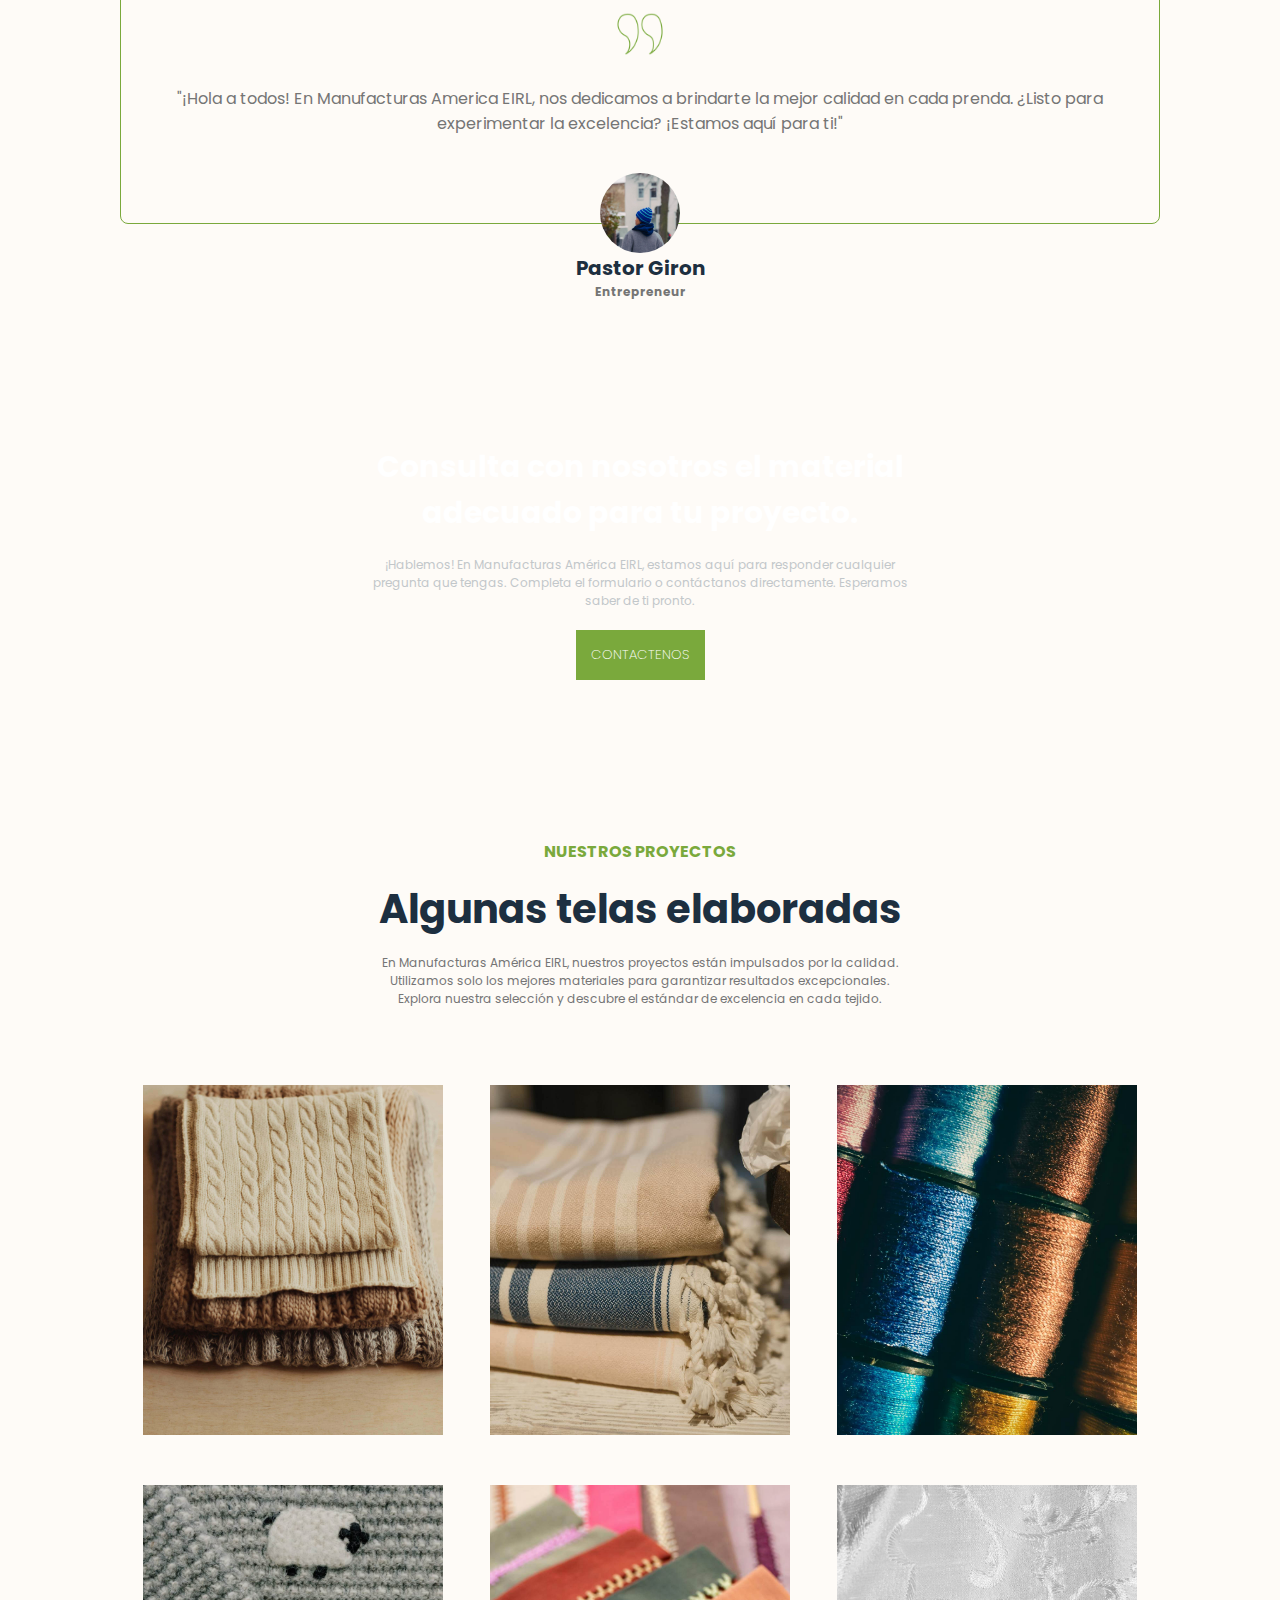
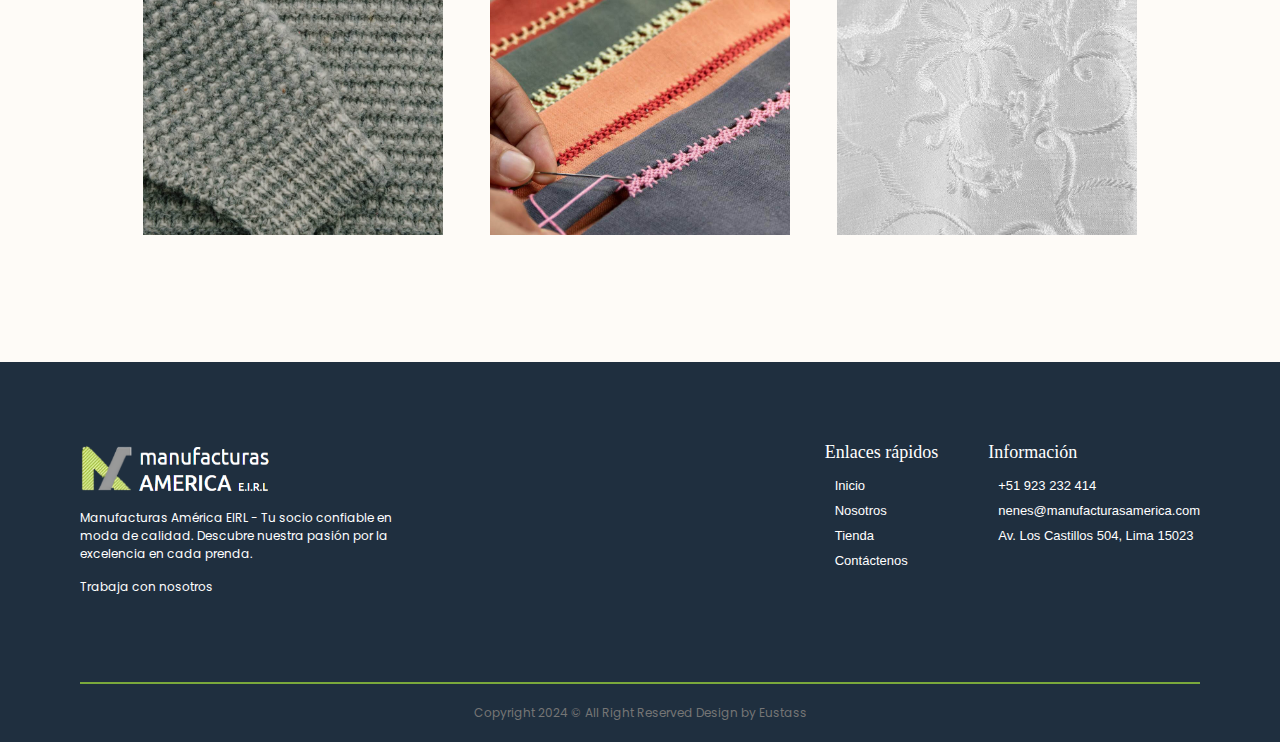
==== commit 5a44c9e9: "Penultimos cambios 07 - 06" ====
--- a/index.html
+++ b/index.html
@@ -6,12 +6,27 @@
     <title>Manufacturas America EIRL</title>
     <link rel="icon" type="image/png" href="./pics/logo-man.png">
     <link rel="stylesheet" href="./styles/style.css">
-    <link rel="preconnect" href="https://fonts.googleapis.com">
-    <link rel="preconnect" href="https://fonts.gstatic.com" crossorigin>
-    <link href="https://fonts.googleapis.com/css2?family=PT+Sans:ital,wght@0,400;0,700;1,400;1,700&family=PT+Serif:ital,wght@0,400;0,700;1,400;1,700&display=swap" rel="stylesheet">
     <script src="https://kit.fontawesome.com/326d6d93eb.js" crossorigin="anonymous"></script>
 </head>
 <body>
+    <div class="principal principal--hidden">
+        <div class="generate-box__cube"> 
+            <div class="cubo">
+                <span></span>
+                <span></span>
+                <span></span>
+                <span></span>
+                <span></span>
+                <span></span>
+            </div>
+            <div class="loading">
+                <div>
+                    <h1 class="load-h1">Cargando</h1>
+                    <p class="load-p">. . .</p>
+                </div>
+            </div>
+        </div>
+    </div>
     <header class="header">
         <div class="box-right">
             <nav class="nav-right">
@@ -35,6 +50,15 @@
                     <li><a class="primary" href="./Screens/tienda.html">Tienda</a></li>
                     <li><a class="primary" href="./Screens/contacto.html">Contáctenos</a></li>
                 </ul>
+                <ul class="icons-horizontal">
+                    <li>
+                        <a class="secondary" href="./Screens/login.html"><i class="fa-solid fa-circle-user"></i>Iniciar sesión</a>
+                        <ul class="icons-vertical">
+                            <li><a href="#">Crear cuenta</a></li>
+                        </ul>
+                    </li>
+                    <li><a href="#"><i class="fa-solid fa-cart-shopping"></i>Carrito</a></li>
+                </ul>
             </nav>
         </div>
         <div class="box-left">
@@ -58,7 +82,7 @@
             <section class="one-box">
                 <div class="descrip-left">
                     <h2>Manufacturas America E.I.R.L</h2>
-                    <h1 class="tittle-h1">Nunca puedes equivocarte con nuestra calidad</h1>
+                    <h1 class="sub-h2">Nunca puedes equivocarte con nuestra calidad</h1>
                     <p class="parrafo">Desde nuestros procesos de producción hasta nuestras ultimas colecciones, te invitamos a explorar como hacemos posible la moda de calidad con pasión y compromiso</p>
                 </div>
                 <div class="descrip-right">
@@ -68,21 +92,21 @@
                     <div class="card">
                         <i class="fa-solid fa-wand-magic-sparkles"></i>
                         <div class="front-text">
-                            <h1 class="tittle-h2">Excelente Material</h1>
+                            <h2 class="tittle-h2">Excelente Material</h2>
                             <p class="parrafo">Nuestro compromiso con la calidad comienza con la selección de material premium.</p>
                         </div>
                     </div>
                     <div class="card">
                         <i class="fa-solid fa-star"></i>
                         <div class="front-text">
-                            <h1 class="tittle-h2">Calidad de Producto</h1>
+                            <h2 class="tittle-h2">Calidad de Producto</h2>
                             <p class="parrafo"> Desde el diseño hasta la entrega, cada paso impregnado de meticulosa atención al detalle.</p>
                         </div>
                     </div>
                     <div class="card">
                         <i class="fa-solid fa-leaf"></i>
                         <div class="front-text">
-                            <h1 class="tittle-h2">Confiabilidad con el Cliente</h1>
+                            <h2 class="tittle-h2">Confiabilidad con el Cliente</h2>
                             <p class="parrafo">Priorizamos relaciones solidas basadas en la confianza y satisfacción del cliente.</p>
                         </div>
                     </div>
@@ -111,14 +135,14 @@
                             <h2 class="subtitle">Nuestra Visión</h2>
                             <ul class="info-ame">
                                 <i class="fa-regular fa-circle-check"></i>
-                                <p>Ser la empresa numero uno en el diseño y confección de ropa infantil tanto para el mercado local como extranjero, generando valor para los inversionistas, clientes y trabajadores.</p>
+                                <p class="parrafo">Ser la empresa numero uno en el diseño y confección de ropa infantil tanto para el mercado local como extranjero, generando valor para los inversionistas, clientes y trabajadores.</p>
                             </ul>
                         </div>
                         <div class="mision my">
                             <h2 class="subtitle">Nuestra Misión</h2>
                             <ul class="info-ame">
                                 <i class="fa-regular fa-circle-check"></i>
-                                <p>Proporcionar a nuestros clientes un servicio integral y de calidad para el desarrollo y producción de sus prendas, conservando buenas practicas empresariales e incentivando la participación de todos los trabajadores dentro de un clima de orden, compromiso y colaboración.</p>
+                                <p class="parrafo">Proporcionar a nuestros clientes un servicio integral y de calidad para el desarrollo y producción de sus prendas, conservando buenas practicas empresariales e incentivando la participación de todos los trabajadores dentro de un clima de orden, compromiso y colaboración.</p>
                             </ul>
                         </div>
                     </div>
@@ -131,17 +155,17 @@
                 <div class="box-counter">
                     <i class="fa-solid fa-plus"></i>
                     <h2 class="counter" data-target="3000">0</h2>
-                    <h3>Proyectos Completados</h3>
+                    <h3 class="parrafito">Proyectos Completados</h3>
                 </div>
                 <div class="box-counter">
                     <i class="fa-solid fa-plus"></i>
                     <h2 class="counter" data-target="80">0</h2>
-                    <h3>Paises Exportados</h3>
+                    <h3 class="parrafito">Paises Exportados</h3>
                 </div>
                 <div class="box-counter">
                     <i class="fa-solid fa-plus"></i>
                     <h2 class="counter" data-target="2500">0</h2>
-                    <h3>Clientes Satisfechos</h3>
+                    <h3 class="parrafito">Clientes Satisfechos</h3>
                 </div>
             </div>
         </section>
@@ -215,31 +239,36 @@
             </div>
         </section>
         <section class="five-part">
-            <div class="container-clients">
-                <figure class="card-client">
-                    <img src="./pics/marcas/baby_cottons.png" alt="baby_cottons">
-                </figure>
-                <figure class="card-client">
-                    <img src="./pics/marcas/kissy.png" alt="kissy">
-                </figure>
-                <figure class="card-client">
-                    <img src="./pics/marcas/little_en.png" alt="little_en">
-                </figure>
-                <figure class="card-client">
-                    <img src="./pics/marcas/lake.png" alt="lake">
-                </figure>
-                <figure class="card-client">
-                    <img src="./pics/marcas/livly.png" alt="livly">
-                </figure>
-                <figure class="card-client">
-                    <img src="./pics/marcas/baby_nomie.png" alt="baby_nomie">
-                </figure>
-                <!-- <figure class="card-client">
-                    <img src="./pics/marcas/oh_pima.png" alt="pima">
-                </figure> -->
-                <figure class="card-client">
-                    <img src="./pics/marcas/trousseau.png" alt="trousseau">
-                </figure>
+            <div class="container-clients"><!--slider-->
+                <div class="slide-track"><!--slide-track-->
+                    <figure class="card-client"><!--slide-->
+                        <img src="./pics/marcas/baby_cottons.png" alt="baby_cottons">
+                    </figure>
+                    <figure class="card-client">
+                        <img src="./pics/marcas/kissy.png" alt="kissy">
+                    </figure>
+                    <figure class="card-client">
+                        <img src="./pics/marcas/little_en.png" alt="little_en">
+                    </figure>
+                    <figure class="card-client">
+                        <img src="./pics/marcas/lake.png" alt="lake">
+                    </figure>
+                    <figure class="card-client">
+                        <img src="./pics/marcas/livly.png" alt="livly">
+                    </figure>
+                    <figure class="card-client">
+                        <img src="./pics/marcas/baby_nomie.png" alt="baby_nomie">
+                    </figure>
+                    <figure class="card-client">
+                        <img src="./pics/marcas/oh_pima.png" alt="pima">
+                    </figure>
+                    <figure class="card-client">
+                        <img src="./pics/marcas/trousseau.png" alt="trousseau">
+                    </figure>
+                    <figure class="card-client">
+                        <img src="./pics/marcas/caprilina-letter.png" alt="caprilina">
+                    </figure>
+                </div>
             </div>
         </section>
         <section class="six-part">
@@ -295,64 +324,77 @@
             <article class="container-tela">
                 <div class="box-descrip-tela">
                     <h2 class="tittle-h2">NUESTROS PROYECTOS</h2>
-                    <h1 class="tittle-h1">Algunos de nuestros proyectos</h1>
+                    <h1 class="tittle-h1">Algunas telas elaboradas</h1>
                     <p class="parrafo">En Manufacturas América EIRL, nuestros proyectos están impulsados por la calidad. Utilizamos solo los mejores materiales para garantizar resultados excepcionales. Explora nuestra selección y descubre el estándar de excelencia en cada tejido.</p>
                 </div>
-                <div class="box-type-tela">
+                <div class="box-type-tela"> <!--container-->
+                    <div class="card-tela"> <!--card__container-->
+                        <article class="card__article"> <!--card__article-->
+                            <figure class="box-tela-img">
+                                <img src="./pics/telas/t1.jpg" alt="t1">
+                            </figure>
+                            <div class="descrip-tela"> <!--card__data-->
+                                <h2 class="sub-h2">Tela de algodón</h2>
+                                <p class="parrafo">Suave y transpirable. Ideal para ropa casual y cómoda.</p>
+                            </div>
+                        </article>
+                    </div>
                     <div class="card-tela">
-                        <figure class="box-tela-img">
-                            <img src="./pics/telas/t1.jpg" alt="t1">
-                        </figure>
-                        <div class="descrip-tela">
-                            <h2 class="tittle-h2">Tela de algodón</h2>
-                            <p class="parrafito">Suave y transpirable. Ideal para ropa casual y cómoda.</p>
-                        </div>
+                        <article class="card__article"> <!--card__article-->
+                            <figure class="box-tela-img">
+                                <img src="./pics/telas/t2.jpg" alt="t1">
+                            </figure>
+                            <div class="descrip-tela"> <!--card__data-->
+                                <h2 class="sub-h2">Tela pima</h2>
+                                <p class="parrafo">Elegante y ligera. Ideal para prendas fluidas y femeninas.</p>
+                            </div>
+                        </article>
                     </div>
                     <div class="card-tela">
-                        <figure class="box-tela-img">
-                            <img src="./pics/telas/t2.jpg" alt="t2">
-                        </figure>
-                        <div class="descrip-tela">
-                            <h2 class="tittle-h2">Tela Georgette</h2>
-                            <p class="parrafito">Elegante y ligera. Ideal para prendas fluidas y femeninas.</p>
-                        </div>
+                        <article class="card__article"> <!--card__article-->
+                            <figure class="box-tela-img">
+                                <img src="./pics/telas/t3.jpg" alt="t1">
+                            </figure>
+                            <div class="descrip-tela"> <!--card__data-->
+                                <h2 class="sub-h2">Tela velour</h2>
+                                <p class="parrafo">Natural y fresco. Ideal para ropa de verano.</p>
+                            </div>
+                        </article>
                     </div>
                     <div class="card-tela">
-                        <figure class="box-tela-img">
-                            <img src="./pics/telas/t3.jpg" alt="t3">
-                        </figure>
-                        <div class="descrip-tela">
-                            <h2 class="tittle-h2">Tela de lino</h2>
-                            <p class="parrafito">Natural y fresco. Ideal para ropa de verano.</p>
-                        </div>
+                        <article class="card__article"> <!--card__article-->
+                            <figure class="box-tela-img">
+                                <img src="./pics/telas/t4.jpg" alt="t1">
+                            </figure>
+                            <div class="descrip-tela"> <!--card__data-->
+                                <h2 class="sub-h2">Tela jacquard</h2>
+                                <p class="parrafo">Cálida y duradera. Perfecta para prendas de invierno.</p>
+                            </div>
+                        </article>
                     </div>
                     <div class="card-tela">
-                        <figure class="box-tela-img">
-                            <img src="./pics/telas/t4.jpg" alt="t4">
-                        </figure>
-                        <div class="descrip-tela">
-                            <h2 class="tittle-h2">Tela de lana</h2>
-                            <p class="parrafito">Cálida y duradera. Perfecta para prendas de invierno.</p>
-                        </div>
-                    </div>
-                    <div class="card-tela">
-                        <figure class="box-tela-img">
-                            <img src="./pics/telas/t5.jpg" alt="t5">
-                        </figure>
-                        <div class="descrip-tela">
-                            <h2 class="tittle-h2">Tela de mezclilla</h2>
-                            <p class="parrafito">Clásica tela resistente para prendas informales.</p>
-                        </div>
-                    </div>
-                    <div class="card-tela">
-                        <figure class="box-tela-img">
-                            <img src="./pics/telas/t6.jpg" alt="t6">
-                        </figure>
-                        <div class="descrip-tela">
-                            <h2 class="tittle-h2">Tela de rib</h2>
-                            <p class="parrafito">Elastizada y texturizada. Ideal para detalles y ajuste.</p>
-                        </div>
-                    </div>
+                        <article class="card__article"> <!--card__article-->
+                            <figure class="box-tela-img">
+                                <img src="./pics/telas/t5.jpg" alt="t1">
+                            </figure>
+                            <div class="descrip-tela"> <!--card__data-->
+                                <h2 class="sub-h2">Tela french terry</h2>
+                                <p class="parrafo">Clásica tela resistente para prendas informales.</p>
+                            </div>
+                        </article>
+                    </div>
+                    <div class="card-tela"> 
+                        <article class="card__article"> <!--card__article-->
+                            <figure class="box-tela-img">
+                                <img src="./pics/telas/t6.jpg" alt="t1">
+                            </figure>
+                            <div class="descrip-tela"> <!--card__data-->
+                                <h2 class="sub-h2">Tela rib</h2>
+                                <p class="parrafo">Elastizada y texturizada. Ideal para detalles y ajuste.</p>
+                            </div>
+                        </article>
+                    </div>
+                    
                 </div>
             </article>
         </section>
@@ -364,6 +406,7 @@
                     <img src="./pics/logotipo-reel.png" alt="logotipo">
                 </figure>
                 <p class="parrafo">Manufacturas América EIRL - Tu socio confiable en moda de calidad. Descubre nuestra pasión por la excelencia en cada prenda.</p>
+                <span><a class="job" href="./Screens/job.html">Trabaja con nosotros</a></span>
             </div>
             <div class="info-right f1">
                 <div class="box-enlaces">
@@ -390,5 +433,6 @@
         </div>
     </footer>
     <script src="./script.js"></script>
+    <script src="./js/loader.js"></script>
 </body>
 </html>--- a/styles/style.css
+++ b/styles/style.css
@@ -1,761 +1,962 @@
+@import url("https://fonts.googleapis.com/css2?family=Poppins:wght@400;500&display=swap");
 :root {
-    --main-color: #1F2F3F;
-    --main-two-color: #7AA93C;
-    --color-hover-button: #388E3C;
-
-    --parrafo: "PT Sans";
-    --tittle: "PT Serif";
+  --main-color: #1f2f3f;
+  --main-two-color: #7aa93c;
+  --color-hover-button: #388e3c;
+  --body-fond-color: #fefbf7;
+
+  --font-card: "Poppins", sans-serif;
+  --h2-font-size: 1rem;
+  --small-font-size: 0.75rem;
+}
+
+body {
+  background-color: var(--body-fond-color);
 }
 
 * {
-    margin: 0;
-    padding: 0;
-    box-sizing: border-box;
-    list-style: none;
+  margin: 0;
+  padding: 0;
+  box-sizing: border-box;
+  list-style: none;
 }
 
 html {
-    font-size: 62.5;
-    scroll-behavior: smooth;
+  scroll-behavior: smooth;
 }
 
 .header {
-    display: flex;
-    justify-content: center;
+  display: flex;
+  justify-content: center;
 }
 /* Primer nav */
 .box-left {
-    width: 100%;
-    padding: 10px;
-    display: grid;
-    margin-top: 62px;
-    background-color: var(--main-color);
-    place-content: center;
+  width: 100%;
+  padding: 10px;
+  display: grid;
+  margin-top: 62px;
+  background-color: var(--main-color);
+  place-content: center;
 }
 
 .nav-left {
-    width: 57rem;
-    padding: 5px;
-    display: flex;
-    color: white;
-    justify-content: space-between;
-    align-items: center;
+  width: 57rem;
+  padding: 5px;
+  display: flex;
+  color: white;
+  justify-content: space-between;
+  align-items: center;
 }
 .social-details {
-    width: 6rem;
-    display: flex;
-    justify-content: space-evenly;
-    align-items: center;
-}
-.social-details a{
-    font-size: 15px;
-    color: white;
-    background-color: var(--main-two-color);
-    border-radius: 50%;
-    padding: 8px;
+  width: 6rem;
+  display: flex;
+  justify-content: space-evenly;
+  align-items: center;
+}
+.social-details a {
+  font-size: 15px;
+  color: white;
+  background-color: var(--main-two-color);
+  border-radius: 50%;
+  padding: 8px;
 }
 .op-found {
-    display: flex;
-    justify-content: space-between;
-    width: 37rem;
-    font-family: var(--parrafo);
-    font-size: 14px;
-}
-.fa-phone, .fa-envelope, .fa-location-dot {
-    margin-right: 6px;
+  display: flex;
+  justify-content: space-between;
+  width: 37rem;
+  font-family: var(--parrafo);
+  font-size: 14px;
+}
+.op-found li {
+  font-family: var(--font-card);
+  font-size: 12px;
+}
+.fa-phone,
+.fa-envelope,
+.fa-location-dot {
+  margin-right: 6px;
 }
 
 /* Segundo nav */
 .box-right {
-    width: 100%;
-    height: 3.8em;
-    position: fixed;
-    top: 0;
-    background-color: white;
-    z-index: 5;
+  width: 100%;
+  position: fixed;
+  top: 0;
+  background-color: white;
+  z-index: 5;
 }
 .nav-right {
-    display: flex;
-    margin: 0 auto;
-    justify-content: space-between;
-    width: 57rem;
+  width: 67rem;
+  display: flex;
+  margin: 0 auto;
+  justify-content: space-between;
 }
 
 .card-logo {
-    width: 12rem;
+  width: 12rem;
 }
 .menu-horizontal {
-    width: 35rem;
-    display: flex;
-    justify-content: space-evenly;
-    align-items: center;
-    font-family: var(--tittle);
-    font-size: 17px;
+  width: 35rem;
+  display: flex;
+  justify-content: space-evenly;
+  align-items: center;
+  font-family: var(--font-card);
+  font-size: 17px;
 }
 .menu-horizontal .primary {
-    color: black;
-    position: relative;
-    padding: 0 9px;
-
-    transition: 0.3s;
+  color: black;
+  position: relative;
+  padding: 0 9px;
+
+  transition: 0.3s;
 }
 .menu-horizontal .primary:after {
-    content: "";
-    position: absolute;
-    background-color: var(--main-two-color);
-    height: 3px;
-    width: 0;
-    left: 0;
-    bottom: -10px;
-
-    transition: 0.3s;
+  content: "";
+  position: absolute;
+  background-color: var(--main-two-color);
+  height: 3px;
+  width: 0;
+  left: 0;
+  bottom: -10px;
+
+  transition: 0.3s;
 }
 .menu-vertical {
-    position: absolute;
-    display: none;
-    bottom: -240.7px;
-    width: 130px;
-    height: 240px;
-    border-top: 3px solid var(--main-two-color);
-    background-color: var(--main-color);
+  position: absolute;
+  display: none;
+  bottom: -240px;
+  width: 130px;
+  height: 240px;
+  border-top: 3px solid var(--main-two-color);
+  background-color: var(--main-color);
 }
 .menu-vertical li a {
-    display: block;
-    padding: 7.8px;
-    color: white;
-    border-bottom: 0.5px solid #757575;
+  display: block;
+  padding: 6.2px;
+  color: white;
+  border-bottom: 0.5px solid #757575;
 }
 .secondary {
-    padding-bottom: 25px;
+  padding-bottom: 25px;
 }
 .secondary .fa-chevron-down {
-    margin-left: 5px;
-    transition: all 0.3s ease-out;
+  margin-left: 5px;
+  transition: all 0.3s ease-out;
 }
 .secondary .fa-chevron-down:hover {
-    transform: rotateY(-180deg);
+  transform: rotateY(-180deg);
+}
+
+.icons-horizontal {
+  position: relative;
+  gap: 20px;
+  display: flex;
+  padding: 10px;
+  align-items: center;
+  font-family: var(--font-card);
+}
+.icons-horizontal .fa-circle-user, .fa-cart-shopping {
+  margin-right: 5px;
+  font-size: 20px;
+}
+.icons-vertical {
+  position: absolute;
+  display: none;
+  bottom: -42px;
+  width: 143px;
+  height: 42px;
+  border-top: 3px solid var(--main-two-color);
+  background-color: var(--main-color);
+}
+.icons-vertical li a {
+  display: block;
+  padding: 6.2px;
+  color: white;
+  border-bottom: 0.5px solid #757575;
+}
+
+.icons-horizontal li a:hover {
+  color: var(--main-two-color);
 }
 
 /* Bloque main */
 .main {
-    display: grid;
-    place-items: center;
+  display: grid;
+  place-items: center;
 }
 /*first body*/
-.first-part{
-    background-image: linear-gradient(rgba(4, 5, 9, 0.3),
-    rgba(4, 5, 9, 0.4)), url(../pics/fond-textil.jpg);
-    background-size: cover;
-    background-repeat: no-repeat;
-    background-position: center;
-    background-attachment: fixed;
-    width: 100%;
-    height: 35em;
-    display: grid;
-    place-items: center;
+.first-part {
+  background-image: linear-gradient(rgba(4, 5, 9, 0.3), rgba(4, 5, 9, 0.4)),
+    url(../pics/fond-textil.jpg);
+  background-size: cover;
+  background-repeat: no-repeat;
+  background-position: center;
+  background-attachment: fixed;
+  width: 100%;
+  height: 35em;
+  display: grid;
+  place-items: center;
 }
 
 .one-box {
-    width: 57rem;
-    position: relative;
+  width: 57rem;
+  position: relative;
 }
 .descrip-left {
-    width: 41rem;
-    height: 18em;
-    display: flex;
-    color: white;
-    flex-direction: column;
-    justify-content: space-evenly;
-    margin-bottom: 20px;
+  width: 40rem;
+  height: 18em;
+  display: flex;
+  color: white;
+  flex-direction: column;
+  justify-content: space-evenly;
+  margin-bottom: 20px;
 }
 .descrip-left h2 {
-    font-family: var(--tittle);
-    font-size: 16px;
-    font-weight: 400;
+  font-family: var(--font-card);
+  font-size: 15px;
+  font-weight: 400;
 }
 .descrip-left h1 {
-    font-size: 50px;
-    font-family: var(--tittle);
-    color: white;
+  font-size: 45px;
+  font-weight: 600;
+  color: white;
 }
 .descrip-left .parrafo {
-    color: white;
+  width: 550px;
+  color: white;
 }
 
 .descrip-right {
-    display: inline-block;
-    margin-bottom: 40px;
+  display: inline-block;
+  margin-bottom: 40px;
 }
 .initial-button {
-    background-color: var(--main-two-color);
-    padding: 15px;
-    border: 0;
-    font-weight: bold;
-    font-family: var(--tittle);
-    color: white;
-
-    transition: all 0.3s ease-in-out;
+  background-color: var(--main-two-color);
+  padding: 15px;
+  border: 0;
+  font-weight: 200;
+  font-family: var(--font-card);
+  color: white;
+
+  transition: all 0.3s ease-in-out;
 }
 
 .card-info {
-    width: 70em;
-    position: absolute;
-    right: -100px;
-    display: flex;
-    justify-content: space-evenly;
+  width: 70em;
+  position: absolute;
+  right: -100px;
+  display: flex;
+  justify-content: space-evenly;
 }
 .card {
-    width: 20em;
-    height: 10em;
-    padding: 30px;
-    background-color: var(--main-color);
-    border-radius: 10px;
-    display: flex;
-    align-items: center;
-    justify-content: center;
-    color: white;
+  width: 20em;
+  height: 10em;
+  padding: 30px;
+  background-color: var(--main-color);
+  border-radius: 10px;
+  display: flex;
+  align-items: center;
+  justify-content: center;
+  color: white;
 }
 .card i {
-    font-size: 25px;
-    color: var(--main-two-color);
-    margin-right: 20px;
+  font-size: 25px;
+  color: var(--main-two-color);
+  margin-right: 20px;
 }
 .front-text {
-    display: grid;
-    gap: 10px;
+  display: grid;
+  gap: 10px;
 }
 .front-text .tittle-h2 {
-    font-size: 16px;
+  font-size: 15px;
+  font-weight: 500;
 }
 .front-text .parrafo {
-    color: white;
-    font-size: 15px;
+  color: white;
+  font-size: 12px;
 }
 
 /* second body */
 .two-part {
-    display: grid;
-    place-items: center;
-    width: 60em;
-    height: 48em;
+  display: grid;
+  place-items: center;
+  width: 60em;
+  height: 48em;
 }
 .two-box {
-    display: flex;
-    height: 30rem;
+  display: flex;
+  height: 33rem;
 }
 
 .card-preview {
-    width: 50%;
-    display: flex;
-    justify-content: center;
-    align-items: center;
-    flex-direction: column;
-    position: relative;
+  width: 50%;
+  display: flex;
+  justify-content: center;
+  align-items: center;
+  flex-direction: column;
+  position: relative;
 }
 .box {
-    position: absolute;
-    border-radius: 10px;
-    overflow: hidden;
+  position: absolute;
+  border-radius: 10px;
+  overflow: hidden;
 }
 
 .phto1 {
-    top: 315px;
-    left: 5px;
-    width: 14em;
-    height: 10em;
-    z-index: 3;
+  top: 315px;
+  left: 5px;
+  width: 14em;
+  height: 10em;
+  z-index: 3;
 }
 .phto2 {
-    top: 6px;
-    right: 50px;
-    width: 17em;
-    height: 25em;
-    z-index: 2;
+  top: 6px;
+  right: 50px;
+  width: 17em;
+  height: 25em;
+  z-index: 2;
 }
 .phto3 {
-    width: 18em;
-    height: 25em;
-    border: 1px solid var(--main-two-color);
+  width: 18em;
+  height: 25em;
+  border: 1px solid var(--main-two-color);
 }
 
 .card-descrip {
-    width: 50%;
-    display: flex;
-    flex-direction: column;
-    justify-content: space-evenly;
+  width: 50%;
+  display: flex;
+  flex-direction: column;
+  justify-content: space-evenly;
 }
 
 .descrip-up {
-    height: 13em;
-    display: flex;
-    flex-direction: column;
-    justify-content: space-between;
+  height: 13em;
+  display: flex;
+  flex-direction: column;
+  justify-content: space-between;
 }
 
 .descrip-down {
-    display: flex;
+  display: flex;
 }
 .my {
-    width: 50%;
-    padding: 0px 15px;
+  width: 50%;
+  padding: 0px 15px;
 }
 .vision {
-    border-right: 1px solid var(--main-two-color);
+  border-right: 1px solid var(--main-two-color);
 }
 .info-ame {
-    display: flex;
-    justify-content: space-evenly;
-    font-family: var(--parrafo);
-    font-size: 13px;
-    color: #757575;
+  display: flex;
+  justify-content: space-evenly;
+  font-family: var(--parrafo);
+  font-size: 13px;
+  color: #757575;
 }
 .fa-circle-check {
-    margin-right: 10px;
-    color: var(--main-two-color);
+  margin-right: 10px;
+  color: var(--main-two-color);
 }
 
 /* three part */
 .three-part {
-    background-image: linear-gradient(rgba(4, 5, 9, 0.2),
-    rgba(4, 5, 9, 0.3)), url(../pics/fond_4.jpg);
-    background-size: cover;
-    background-repeat: no-repeat;
-    background-position: center;
-    background-attachment: fixed;
-    width: 100%;
-    height: 18em;
-    display: grid;
-    place-items: center;
+  background-image: linear-gradient(rgba(4, 5, 9, 0.2), rgba(4, 5, 9, 0.3)),
+    url(../pics/fond_4.jpg);
+  background-size: cover;
+  background-repeat: no-repeat;
+  background-position: center;
+  background-attachment: fixed;
+  width: 100%;
+  height: 18em;
+  display: grid;
+  place-items: center;
 }
 .counter-info {
-    margin: 0 auto;
-    width: 57em;
-    display: flex;
-    justify-content: space-evenly;
-    align-items: center;
-    color: white;
+  margin: 0 auto;
+  width: 57em;
+  display: flex;
+  justify-content: space-evenly;
+  align-items: center;
+  color: white;
 }
 .counter-info .tittle-h1 {
-    width: 9em;
-    font-size: 40px;
-    color: white;
+  width: 9em;
+  font-weight: 500;
+  font-size: 40px;
+  color: white;
 }
 .box-counter {
-    display: flex;
-    flex-direction: column;
-    position: relative;
-    padding: 15px;
-    font-size: 20px;
-    font-family: var(--tittle);
-    text-align: center;
-
-    transition: all 0.5s ease-in-out;
+  display: flex;
+  flex-direction: column;
+  position: relative;
+  padding: 15px;
+  font-size: 20px;
+  text-align: center;
+
+  transition: all 0.5s ease-in-out;
 }
 .box-counter h3 {
-    font-size: 18px;
-}
-.box-counter
-.fa-plus {
-    color: var(--main-two-color);
-    position: absolute;
-    right: 25px;
-    top: 10px;
+  font-size: 18px;
+  font-weight: 100;
+  color: white;
+}
+.box-counter .fa-plus {
+  color: var(--main-two-color);
+  position: absolute;
+  right: 25px;
+  top: 10px;
 }
 
 /* four part */
 .four-part {
-    width: 65em;
-    height: 54em;
-    display: flex;
-    flex-direction: column;
-    justify-content: space-evenly;
+  width: 65em;
+  height: 54em;
+  display: flex;
+  flex-direction: column;
+  justify-content: space-evenly;
 }
 
 .service-info {
-    height: 10em;
-    display: flex;
-    flex-direction: column;
-    justify-content: space-evenly;
-    align-items: center;
-    margin-top: 20px;
+  height: 10em;
+  display: flex;
+  flex-direction: column;
+  justify-content: space-evenly;
+  align-items: center;
+  margin-top: 20px;
 }
 .service-info .parrafito {
-    width: 50em;
+  width: 50em;
 }
 .box-areas {
-    display: grid;
-    gap: 20px;
-    grid-template-columns: repeat(3, 1fr);
+  display: grid;
+  gap: 20px;
+  grid-template-columns: repeat(3, 1fr);
 }
 .container {
-    border: 1px solid var(--main-two-color);
-    border-radius: 10px;
-    display: grid;
-    grid-template-rows: repeat(3,0.5fr);
-    padding: 25px;
-
-    transition: 0.4s;
+  border: 1px solid var(--main-two-color);
+  border-radius: 10px;
+  display: grid;
+  grid-template-rows: repeat(3, 0.5fr);
+  padding: 25px;
+
+  transition: 0.4s;
 }
 .img-area {
-    width: 5em;
-    margin-bottom: 20px;
-    filter: invert(61%) sepia(51%) saturate(519%) hue-rotate(44deg) brightness(90%) contrast(84%);
-}
+  width: 5em;
+  margin-bottom: 20px;
+  filter: invert(61%) sepia(51%) saturate(519%) hue-rotate(44deg)
+    brightness(90%) contrast(84%);
+}
+
 .descrip-area {
-    height: 6rem;
-    display: flex;
-    text-wrap: balance;
-    flex-direction: column;
-    justify-content: space-between;
+  height: 6rem;
+  display: flex;
+  text-wrap: balance;
+  flex-direction: column;
+  justify-content: space-between;
 }
 .descrip-area a {
-    color: var(--main-two-color);
-    font-size: 12px;
+  color: var(--main-two-color);
+  font-size: 12px;
 }
 
 /* five part */
 .five-part {
-    width: 100%;
-    height: 10em;
-    display: grid;
-    place-items: center;
-    background-color: var(--main-color);
+  width: 100%;
+  display: grid;
+  place-items: center;
+  background-color: var(--main-color);
 }
 .container-clients {
-    /* border: 2px solid red; */
-    margin: 0 auto;
-    width: 70em;
-    display: flex;
-    justify-content: space-evenly;
-    align-items: center;
-}
+  display: flex;
+  width: 69em;
+  overflow: hidden;
+  align-items: center;
+}
+.container-clients .slide-track {
+  display: flex;
+  animation: scroll 35s infinite linear;
+  -webkit-animation: scroll 35s infinite linear;
+  width: calc(240px * 10);
+}
+.container-clients .card-client {
+  width: 180px;
+  padding: 10px;
+  margin: 20px;
+  display: flex;
+  align-items: center;
+}
+
+.container-clients .card-client img {
+  height: auto;
+  width: 160px;
+}
+
 .card-client {
-    width: 100px;
+  width: 100px;
 }
 
 /* six part */
 .six-part {
-    width: 65rem;
-    height: 47em;
-    display: flex;
-    flex-direction: column;
-    justify-content: center;
+  width: 65rem;
+  height: 47em;
+  display: flex;
+  flex-direction: column;
+  justify-content: center;
 }
 .container-caract {
-    height: 18em;
-    display: flex;
-    justify-content: space-evenly;
+  display: flex;
+  justify-content: space-evenly;
 }
 .caract-box {
-    width: 31em;
-    display: flex;
-    flex-direction: column;
-    justify-content: center;
-    gap: 20px;
+  width: 31em;
+  display: flex;
+  flex-direction: column;
+  justify-content: center;
+  gap: 10px;
 }
 .caract-porcent {
-    display: grid;
-    align-items: center;
-    grid-template-columns: repeat(2, 1fr);
+  display: grid;
+  align-items: center;
+  grid-template-columns: repeat(2, 1fr);
 }
 .porcent {
-    display: flex;
-    flex-direction: column;
-    align-items: center;
-    text-align: center;
+  display: flex;
+  flex-direction: column;
+  align-items: center;
+  text-align: center;
 }
 .porcent li {
-    border: 3px solid var(--main-two-color);
-    padding: 40px;
-    display: flex;
-    justify-content: center;
-    align-items: center;
-    width: 4em;
-    height: 5em;
-    border-radius: 50%;
+  border: 3px solid var(--main-two-color);
+  padding: 40px;
+  display: flex;
+  font-family: var(--font-card);
+  justify-content: center;
+  align-items: center;
+  width: 4em;
+  height: 5em;
+  border-radius: 50%;
 }
 .porcent .tittle-h2 {
-    color: var(--main-color);
-    margin-top: 10px;
-    font-size: 16px;
+  color: var(--main-color);
+  margin-top: 10px;
+  font-size: 16px;
 }
 .caract-box .tittle-h1 {
-    font-size: 34px;
+  font-size: 32px;
 }
 .container-coments {
-    margin-top: 20px;
-    margin-bottom: 100px;
+  margin-top: 20px;
+  margin-bottom: 100px;
 }
 .box-coments {
-    border: 1px solid var(--main-two-color);
-    border-radius: 8px;
-    display: flex;
-    height: 15em;
-    position: relative;
-    padding: 22px;
-    flex-direction: column;
-    align-items: center;
+  border: 1px solid var(--main-two-color);
+  border-radius: 8px;
+  display: flex;
+  height: 15em;
+  position: relative;
+  padding: 22px;
+  flex-direction: column;
+  align-items: center;
 }
 .card-person {
-    display: flex;
-    align-items: center;
-    flex-direction: column;
-    position: absolute;
-    bottom: -78px;
+  display: flex;
+  align-items: center;
+  flex-direction: column;
+  position: absolute;
+  bottom: -78px;
 }
 .card-person img {
-    object-fit: cover;
+  object-fit: cover;
 }
 .card-person .tittle-h1 {
-    font-size: 20px;
+  font-size: 20px;
 }
 .figure-person {
-    width: 5em;
-    height: 5em;
-    border-radius: 50%;
-    overflow: hidden;
+  width: 5em;
+  height: 5em;
+  border-radius: 50%;
+  overflow: hidden;
 }
 .icon-coments {
-    width: 50px;
-    filter: invert(61%) sepia(51%) saturate(519%) hue-rotate(44deg) brightness(90%) contrast(84%);
-    margin-bottom: 25px;
+  width: 50px;
+  filter: invert(61%) sepia(51%) saturate(519%) hue-rotate(44deg)
+    brightness(90%) contrast(84%);
+  margin-bottom: 25px;
 }
 .box-coments .parrafito {
-    font-size: 16px;
+  font-size: 16px;
 }
 .card-person .parrafo {
-    font-size: 12px;
+  font-size: 12px;
 }
 
 /* seven part */
 .seven-part {
-    width: 100%;
-    height: 25em;
-    background-image: linear-gradient(rgba(0, 0, 0, 0.5), rgba(0, 0, 0, 0.5)), url(../pics/team.jpeg);
-    background-size: cover;
-    background-repeat: no-repeat;
-    background-position: center;
-    background-attachment: fixed;
-    display: flex;
-    justify-content: center;
-    text-align: center;
+  width: 100%;
+  height: 25em;
+  background-image: linear-gradient(rgba(0, 0, 0, 0.5), rgba(0, 0, 0, 0.5)),
+    url(../pics/team.jpg);
+  background-size: cover;
+  background-repeat: no-repeat;
+  background-position: center;
+  background-attachment: fixed;
+  display: flex;
+  justify-content: center;
+  text-align: center;
 }
 .container-contc {
-    width: 35em;
-    display: flex;
-    flex-direction: column;
-    align-items: center;
-    justify-content: center;
-    gap: 20px;
+  width: 35em;
+  display: flex;
+  flex-direction: column;
+  align-items: center;
+  justify-content: center;
+  gap: 20px;
 }
 .container-contc .tittle-h1 {
-    color: white;
-    font-size: 30px;
+  color: white;
+  font-size: 30px;
 }
 .container-contc .parrafito {
-    color: #c2c7ca;
+  color: #c2c7ca;
 }
 
 /* eight part */
 .eight-part {
-    width: 65rem;
+  width: 65rem;
 }
 .container-tela {
-    height: 69em;
-    display: flex;
-    flex-direction: column;
-    justify-content: center;
+  height: 75em;
+  display: flex;
+  flex-direction: column;
+  justify-content: space-evenly;
 }
 .box-descrip-tela {
-    display: flex;
-    flex-direction: column;
-    align-items: center;
-    gap: 15px;
-    margin-bottom: 30px;
+  display: flex;
+  flex-direction: column;
+  align-items: center;
+  gap: 15px;
 }
 .box-descrip-tela .parrafo {
-    width: 45em;
-    text-align: center;
+  width: 45em;
+  text-align: center;
 }
 .box-type-tela {
-    display: grid;
-    grid-template-columns: repeat(3, 1fr);
-    flex-wrap: wrap;
-    gap: 20px;
-}
-.card-tela {
-    display: flex;
-    flex-direction: column;
-    align-items: center;
-    position: relative;
-    margin-bottom: 60px;
+  display: grid;
+  grid-template-columns: repeat(3, 1fr);
+  place-items: center;
+}
+.card__article {
+  position: relative;
+  margin-bottom: 50px;
+  overflow: hidden;
 }
 .box-tela-img {
-    width: 17.7em;
-    height: 20em;
-    overflow: hidden;
-    border-radius: 10px;
+  width: 300px;
+  height: 350px;
+  overflow: hidden;
 }
 .box-tela-img img {
-    object-fit: cover;
-    border-radius: 10px;
-    background-position: center;
-
-    transition: all 0.3s ease-in-out;
+  object-fit: cover;
 }
 .descrip-tela {
-    width: 14em;
-    padding: 30px 20px;
-    color: white;
-    bottom: -60px;
-    position: absolute;
-    background-color: var(--main-color);
-    border-radius: 10px;
-    text-align: center;
-}
-.descrip-tela .tittle-h2 {
-    color: white;
-    margin-bottom: 10px;
-    font-weight: 400;
-}
-.descrip-tela .parrafito {
-    color: lightgray;
-}
-
+  width: 250px;
+  background-color: var(--main-color);
+  padding: 1.5rem 2rem;
+  box-shadow: 0 8px 24px hsla(0, 0%, 0%, 0.1);
+  border-radius: 1rem;
+  position: absolute;
+  bottom: -9rem;
+  left: 26px;
+  right: 0;
+  opacity: 0;
+
+  transition: opacity 1s 1s;
+}
+.descrip-tela .sub-h2 {
+  color: white;
+  margin-bottom: 10px;
+  font-weight: 100;
+}
+.descrip-tela .parrafo {
+  color: lightgray;
+}
+.card__article:hover .descrip-tela {
+  animation: show-data 1s forwards;
+  opacity: 1;
+  transition: opacity 0.3s;
+}
+.card__article:hover {
+  animation: remove-overflow 2s forwards;
+}
+.card__article:not(:hover) {
+  animation: show-overflow 2s forwards;
+}
+.card__article:not(:hover) .descrip-tela {
+  animation: remove-data 1s forwards;
+}
 
 /* pie de pagina */
 .footer {
-    width: 100%;
-    display: flex;
-    background-color: var(--main-color);
-    align-items: center;
-    flex-direction: column;
+  width: 100%;
+  display: flex;
+  background-color: var(--main-color);
+  align-items: center;
+  flex-direction: column;
 }
 .container-footer {
-    width: 70rem;
-    height: 20em;
-    display: flex;
-    justify-content: space-between;
+  width: 70rem;
+  height: 20em;
+  display: flex;
+  justify-content: space-between;
 }
 .f1 {
-    margin-top: 80px;
+  margin-top: 80px;
 }
 .info-left {
-    width: 20rem;
-    gap: 14px;
-    display: flex;
-    flex-direction: column;
+  width: 20rem;
+  gap: 14px;
+  display: flex;
+  flex-direction: column;
 }
 .info-left .parrafo {
-    color: white;
+  color: white;
+}
+.info-left .job {
+  color: white;
+  font-size: 12px;
+  font-family: var(--font-card);
 }
 .info-right {
-    color: white;
-    display: flex;
-    gap: 50px;
+  color: white;
+  display: flex;
+  gap: 50px;
 }
 .box-enlaces h2 {
-    margin-bottom: 15px;
-    font-size: 18px;
-    font-weight: 500;
-    font-family: var(--parrafo);
+  margin-bottom: 15px;
+  font-size: 18px;
+  font-weight: 500;
+  font-family: var(--parrafo);
 }
 .enlaces {
-    gap: 10px;
-    display: flex;
-    font-family: Helvetica;
-    font-size: 13px;
-    flex-direction: column;
+  gap: 10px;
+  display: flex;
+  font-family: Helvetica;
+  font-size: 13px;
+  flex-direction: column;
 }
 .enlaces a {
-    transition: all 0.3s ease-in-out;
+  transition: all 0.3s ease-in-out;
 }
 .enlaces li i {
-    margin-right: 10px;
-    color: var(--main-two-color);
+  margin-right: 10px;
+  color: var(--main-two-color);
 }
 .info-right a {
-    color: white;
+  color: white;
+}
+
+/* loading */
+.principal {
+  background: var(--main-color);
+  color: white;
+  width: 100%;
+  min-height: 100vh;
+  position: fixed;
+  top: 0;
+  left: 0;
+  z-index: 100;
+
+  transition: opacity 3s, visibility 3s;
+}
+.principal--hidden {
+  opacity: 0;
+  visibility: hidden;
+}
+
+.principal, .cubo, .loading {
+  display: flex;
+  justify-content: center;
+  align-items: center;
+}
+.generate-box__cube {
+  width: 20%;
+  height: 200px;
+}
+
+.cubo {
+  height: 60%;
+  transform-style: preserve-3d;
+  animation: rotar 8s linear infinite;
+}
+
+.cubo > span {
+  position: absolute;
+  width: 4em;
+  height: 4em;
+  border: 2px solid white;
+  box-shadow: inset 0px 0px 15px 5px rgba(67, 195, 255, .2), 0px 0px 40px 1px rgba(67, 195, 255, .15);
+  border-radius: 4px;
+}
+
+.cubo > span:nth-child(1){transform: rotateY(90deg)translateZ(2em);}
+.cubo > span:nth-child(2){transform: rotateY(90deg)translateZ(-2em);}
+.cubo > span:nth-child(3){transform: rotateY(90deg)translateZ(-2em);}
+.cubo > span:nth-child(4){transform: rotateY(90deg)translateZ(2em);}
+
+.cubo > span:nth-child(5){transform: translateZ(-2em);}
+.cubo > span:nth-child(6){transform: translateZ(2em);}
+
+.loading {
+  height: 40%;
+}
+
+@keyframes rotar {
+  0%{transform: rotateY(0deg)rotateX(0deg);}
+  50%{transform: rotateY(360deg)rotateX(360deg);}
+  100%{transform: rotateY(0deg)rotateX(0deg);}
+}
+
+.loading .load-h1, .load-p {
+  text-align: center;
+  font-family: var(--font-card);
+  font-weight: 100;
+  letter-spacing: 2px;
+  font-size: 18px;
 }
 
 /* yo */
 .master {
-    width: 70rem;
-    padding: 20px 0;
-    border-top: 2px solid var(--main-two-color);
-}
-
+  width: 70rem;
+  padding: 20px 0;
+  border-top: 2px solid var(--main-two-color);
+}
+
+.info-left .job:hover {
+  color: var(--main-two-color);
+}
 .enlaces li a:hover {
-    color: var(--main-two-color);
-}
-.card-tela:hover .parrafito {
-    color: white;
-}
-.box-tela-img:hover img {
-    -webkit-transform: scale(1.1);
-    transform: scale(1.1);
-    filter: contrast(120%);
+  color: var(--main-two-color);
+}
+.box-tela-img img:hover {
+  filter: contrast(120%);
 }
 .container:hover {
-    border: 1px solid black;
+  border: 1px solid black;
 }
 .initial-button:hover {
-    background-color: #3e8e41;
+  background-color: #3e8e41;
 }
 .descrip-area a:hover {
-    color: black;
-}
-.menu-horizontal a:hover
-.menu-horizontal a.active {
-    color: var(--main-two-color);
+  color: black;
+}
+.menu-horizontal a:hover .menu-horizontal a.active {
+  color: var(--main-two-color);
 }
 .menu-horizontal a:hover:after {
-    width: 100%;
+  width: 100%;
 }
 .menu-horizontal a:hover {
-    color: var(--main-two-color);
+  color: var(--main-two-color);
 }
 .menu-horizontal li:hover .menu-vertical {
-    display: block;
-}
-
+  display: block;
+}
+
+.icons-horizontal li:hover .icons-vertical {
+  display: block;
+}
+
+.sub-h2 {
+  color: white;
+  font-weight: 100;
+  font-family: var(--font-card);
+  font-size: var(--h2-font-size);
+}
 .tittle-h2 {
-    color: var(--main-two-color);
-    font-size: 16px;
-    font-family: var(--tittle);
+  color: var(--main-two-color);
+  font-size: 16px;
+  font-family: var(--font-card);
 }
 .tittle-h1 {
-    font-size: 40px;
-    font-family: var(--tittle);
-    color: #1D2F40;
+  font-size: 40px;
+  font-family: var(--font-card);
+  color: #1d2f40;
 }
 .parrafo {
-    text-align: left;
-    font-size: 14px;
-    font-family: var(--parrafo);
-    color: #757575;
+  font-size: var(--small-font-size);
+  font-family: var(--font-card);
+  color: #757575;
 }
 .parrafito {
-    text-align: center;
-    font-size: 13px;
-    font-family: var(--parrafo);
-    color: #757575;
+  text-align: center;
+  font-size: 12px;
+  font-family: var(--font-card);
+  color: #757575;
 }
 .subtitle {
-    margin-bottom: 10px;
-    font-size: 18px;
-    font-family: var(--tittle);
-    color: var(--main-color);
+  margin-bottom: 10px;
+  font-size: 18px;
+  font-family: var(--font-card);
+  color: var(--main-color);
+}
+
+/* Card animation */
+@keyframes show-data {
+  50% {
+    transform: translateY(-10rem);
+  }
+  100% {
+    transform: translateY(-7rem);
+  }
+}
+@keyframes remove-overflow {
+  to {
+    overflow: initial;
+  }
+}
+@keyframes remove-data {
+  0% {
+    transform: translateY(-7rem);
+  }
+  50% {
+    transform: translateY(-10rem);
+  }
+  100% {
+    transform: translateY(0.5rem);
+  }
+}
+@keyframes show-overflow {
+  0% {
+    overflow: initial;
+    pointer-events: none;
+  }
+  50% {
+    overflow: hidden;
+  }
+}
+
+@keyframes scroll {
+  0% {
+    -webkit-transform: translateX(0);
+    transform: translateX(0);
+  }
+
+  100% {
+    -webkit-transform: translateX(calc(-240px * 8.5));
+    transform: translateX(calc(-240px * 8.5));
+  }
 }
 
 button {
-    cursor: pointer;
+  cursor: pointer;
 }
 img {
-    width: 100%;
-    height: 100%;
+  width: 100%;
+  height: 100%;
 }
 a {
-    text-decoration: none;
-    color:black;
-}+  text-decoration: none;
+  color: black;
+}
